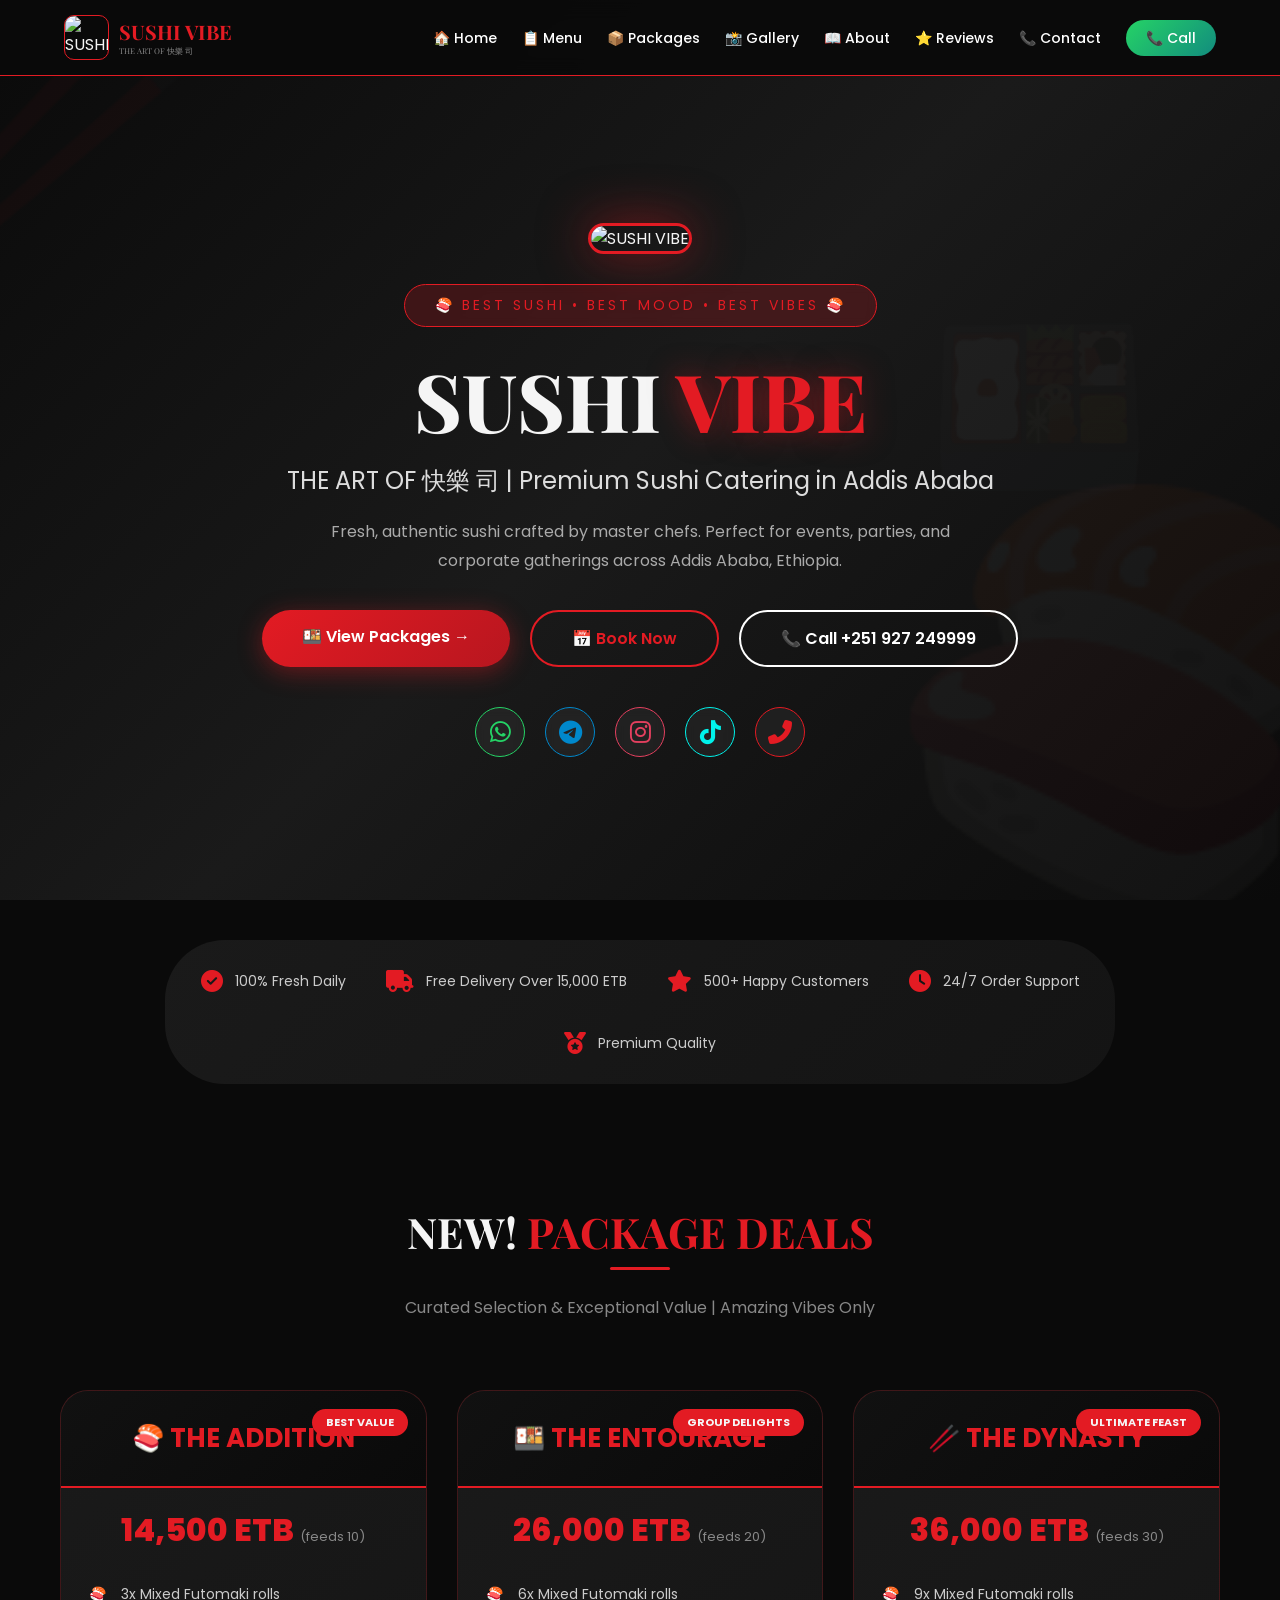
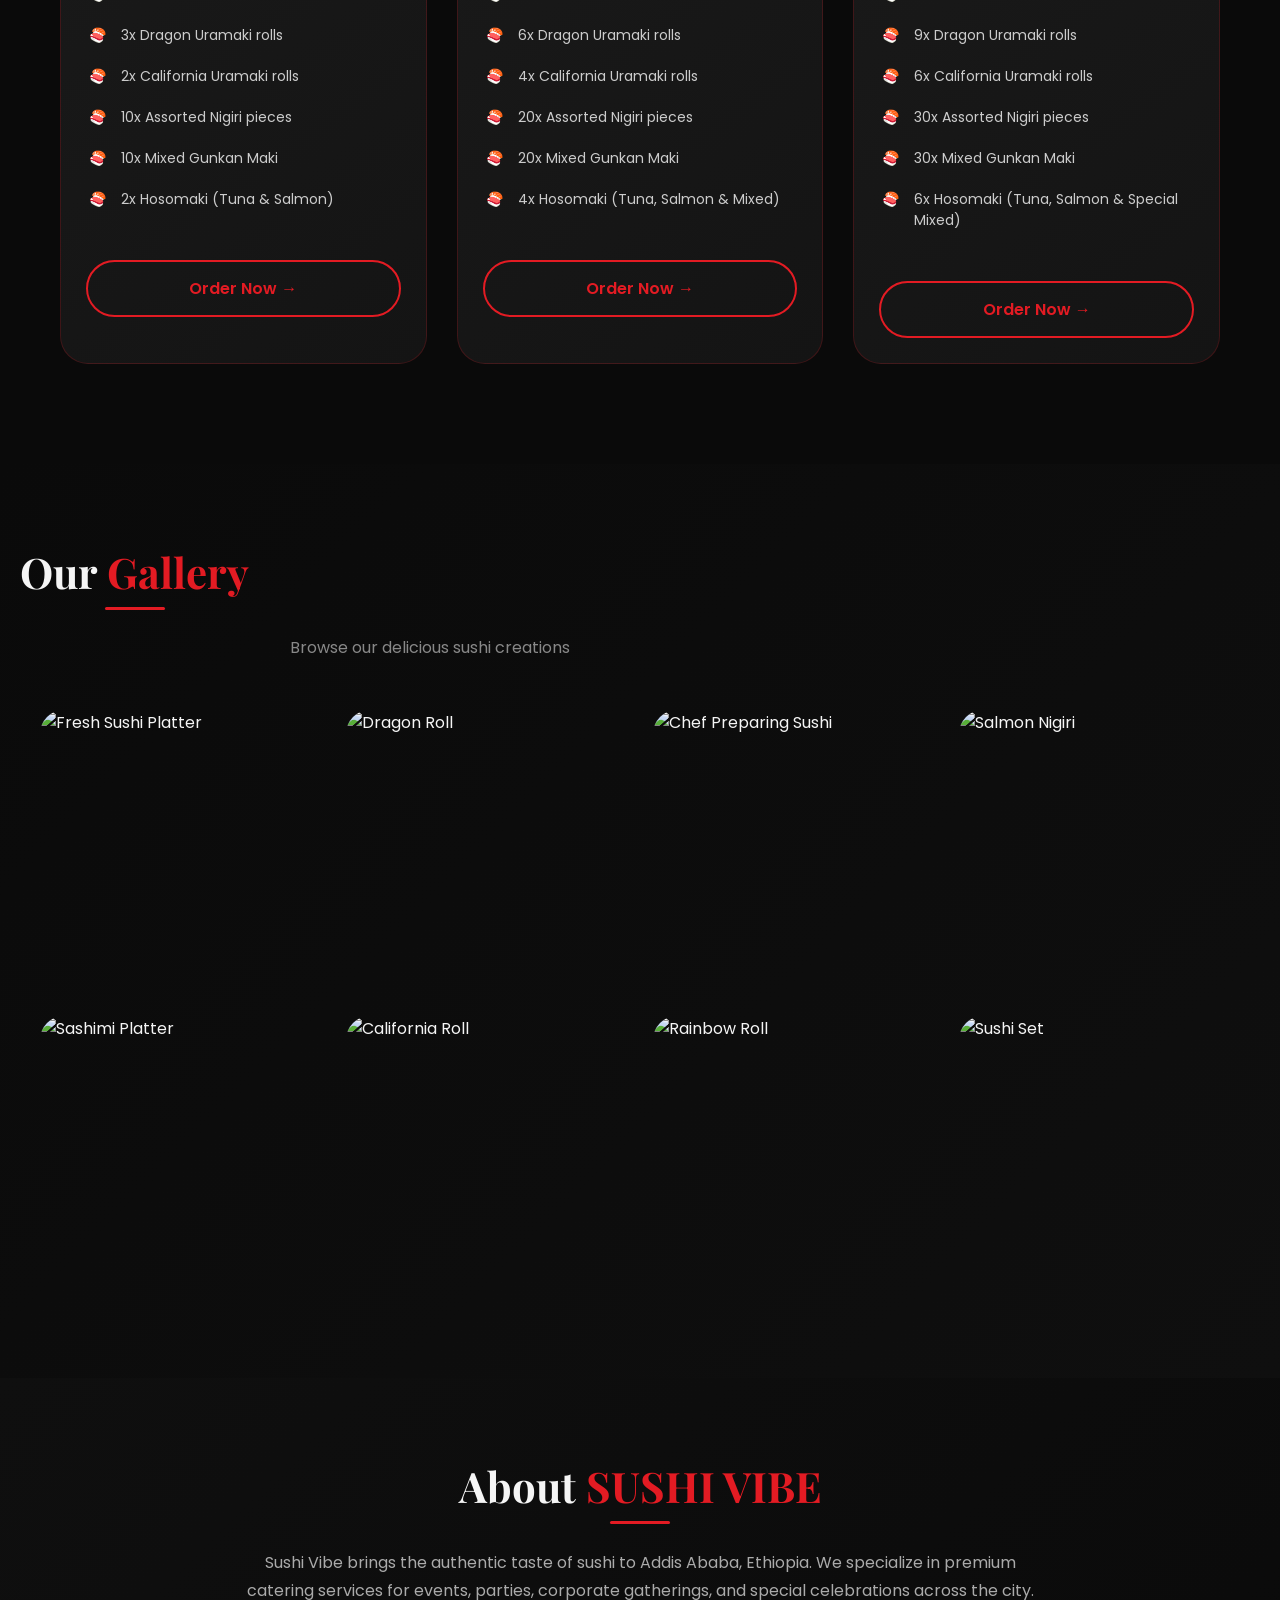
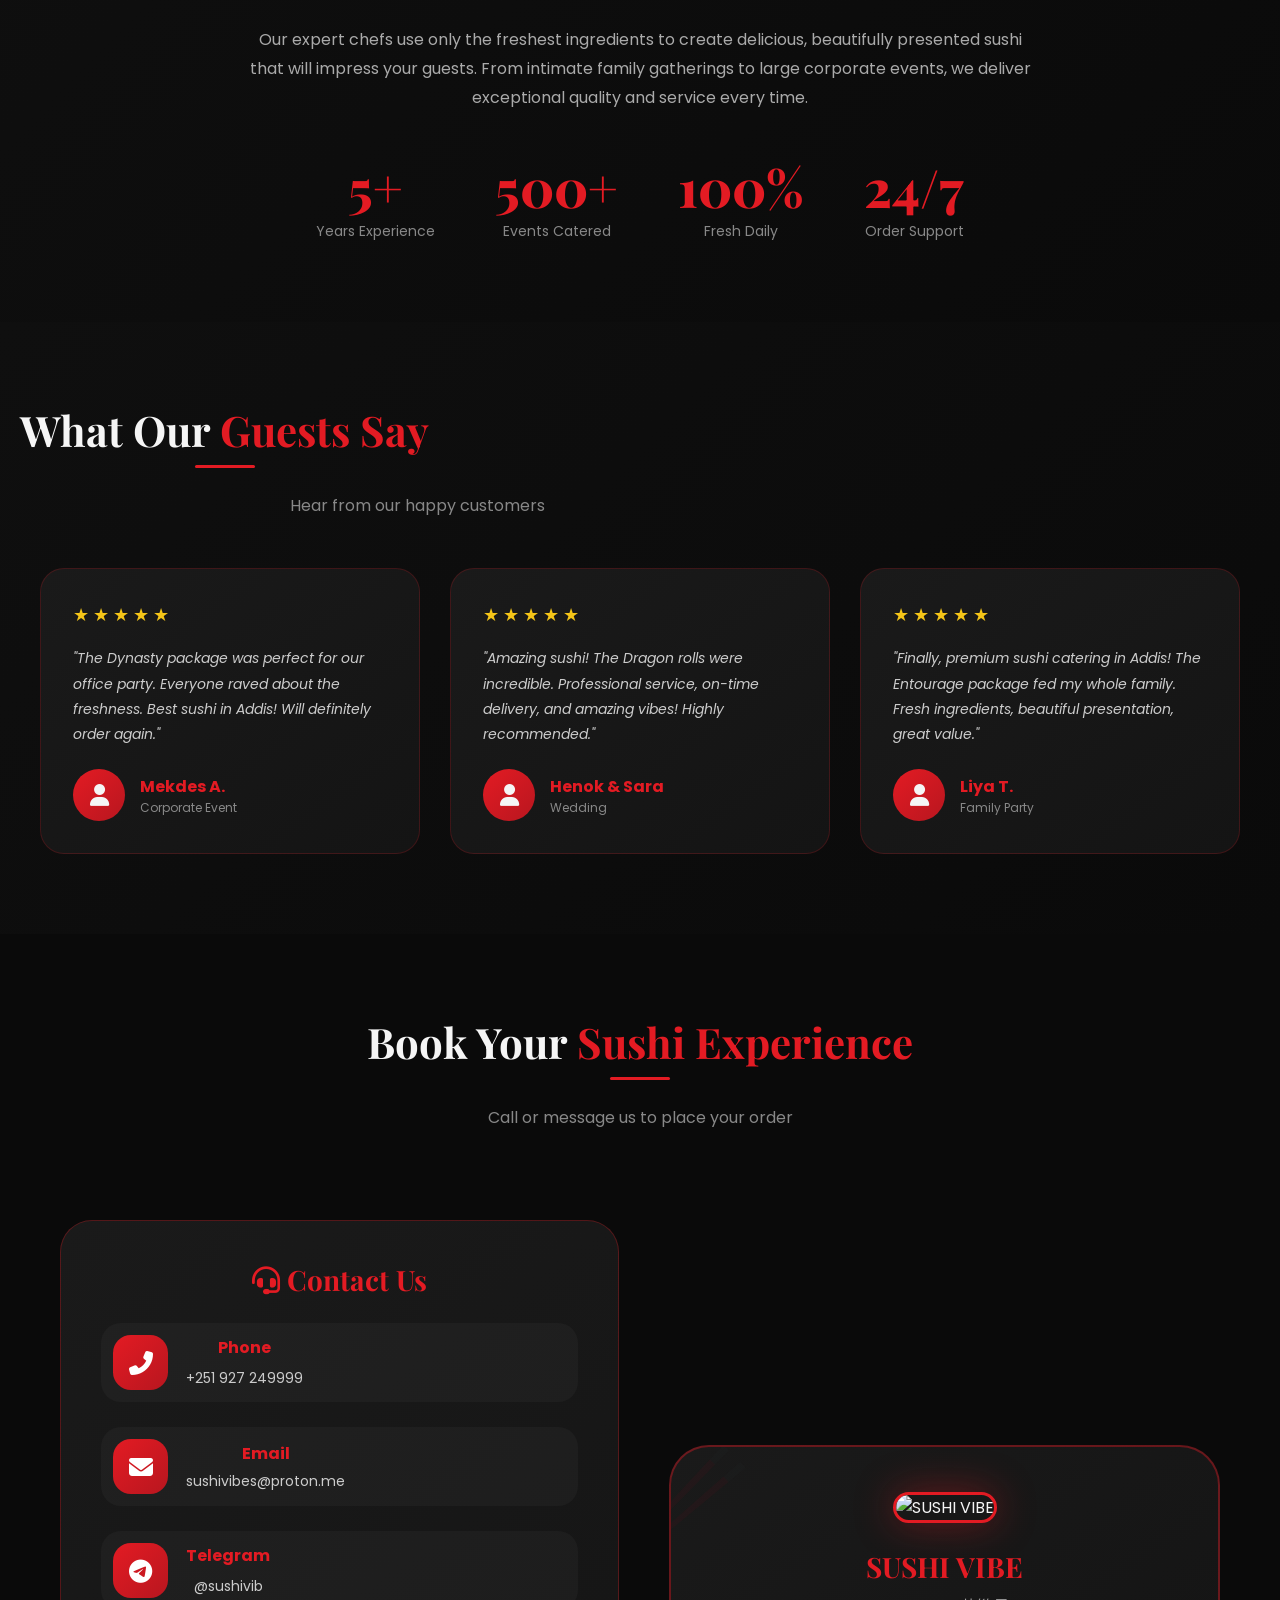
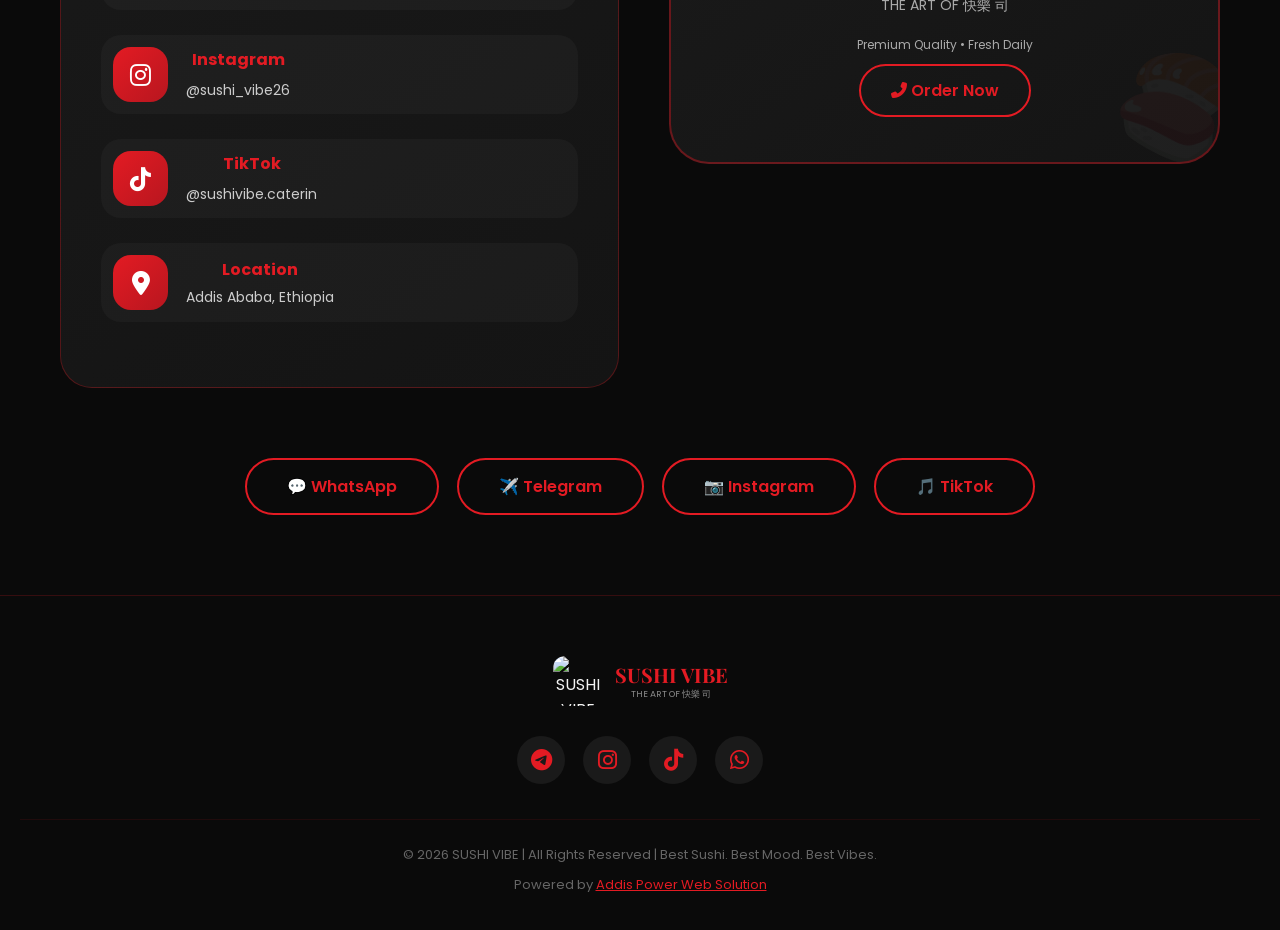
==== index.html @ 21a353b5 "Update index.html" ====
<!DOCTYPE html>
<html lang="en">
<head>
    <meta charset="UTF-8">
    <meta name="viewport" content="width=device-width, initial-scale=1.0">
    <title>SUSHI VIBE | Premium Sushi Catering - Addis Ababa</title>
    <meta name="description" content="Best sushi catering in Addis Ababa, Ethiopia. Premium packages: The Addition (14,500 ETB), The Entourage (26,000 ETB), The Dynasty (36,000 ETB).">
    <link rel="icon" type="image/x-icon" href="https://raw.githubusercontent.com/developereth/sushivibecatering/main/logo.png">
    <link href="https://fonts.googleapis.com/css2?family=Playfair+Display:wght@400;500;600;700;800&family=Poppins:wght@300;400;500;600;700;800&display=swap" rel="stylesheet">
    <link rel="stylesheet" href="https://cdnjs.cloudflare.com/ajax/libs/font-awesome/6.5.0/css/all.min.css">
    <style>
        * {
            margin: 0;
            padding: 0;
            box-sizing: border-box;
        }

        body {
            font-family: 'Poppins', sans-serif;
            background-color: #0a0a0a;
            color: #f5f5f5;
            overflow-x: hidden;
        }

        html {
            scroll-behavior: smooth;
        }

        ::-webkit-scrollbar { width: 8px; }
        ::-webkit-scrollbar-track { background: #1a1a1a; }
        ::-webkit-scrollbar-thumb { background: #e31b23; border-radius: 10px; }

        /* Navigation */
        .navbar {
            display: flex;
            justify-content: space-between;
            align-items: center;
            padding: 15px 5%;
            background: rgba(10, 10, 10, 0.95);
            backdrop-filter: blur(10px);
            border-bottom: 1px solid #e31b23;
            position: fixed;
            top: 0;
            left: 0;
            right: 0;
            z-index: 1000;
            transition: all 0.3s;
        }

        .logo {
            display: flex;
            align-items: center;
            gap: 10px;
        }

        .logo img {
            width: 45px;
            height: 45px;
            border-radius: 10px;
            border: 1px solid #e31b23;
            transition: transform 0.3s;
        }

        .logo img:hover {
            transform: scale(1.05);
        }

        .logo-text {
            font-family: 'Playfair Display', serif;
        }

        .logo-text h1 {
            font-size: 20px;
            color: #e31b23;
        }

        .logo-text p {
            font-size: 8px;
            color: #888;
        }

        .nav-links {
            display: flex;
            gap: 25px;
            list-style: none;
        }

        .nav-links a {
            color: white;
            text-decoration: none;
            font-size: 14px;
            font-weight: 500;
            transition: 0.3s;
            position: relative;
        }

        .nav-links a::after {
            content: '';
            position: absolute;
            bottom: -5px;
            left: 0;
            width: 0%;
            height: 2px;
            background: #e31b23;
            transition: 0.3s;
        }

        .nav-links a:hover::after {
            width: 100%;
        }

        .nav-links a:hover {
            color: #e31b23;
        }

        .call-btn {
            background: linear-gradient(135deg, #25D366, #128C7E);
            padding: 8px 20px;
            border-radius: 50px;
            font-weight: 600;
        }

        .call-btn:hover {
            transform: translateY(-2px);
            box-shadow: 0 5px 15px rgba(37,211,102,0.3);
        }

        .call-btn::after {
            display: none;
        }

        .mobile-menu {
            display: none;
            font-size: 28px;
            cursor: pointer;
            color: white;
        }

        /* Hero Section */
        .hero {
            min-height: 100vh;
            width: 100%;
            display: flex;
            align-items: center;
            justify-content: center;
            text-align: center;
            position: relative;
            background: linear-gradient(135deg, #0a0a0a 0%, #1a1a1a 50%, #0a0a0a 100%);
            overflow: hidden;
            padding-top: 80px;
        }

        .hero-bg-sushi {
            position: absolute;
            font-size: 400px;
            opacity: 0.03;
            bottom: -100px;
            right: -100px;
            animation: floatSlow 15s infinite;
        }

        .hero-bg-sushi2 {
            position: absolute;
            font-size: 250px;
            opacity: 0.03;
            top: -80px;
            left: -80px;
            animation: floatSlow2 12s infinite reverse;
        }

        .hero-bg-sushi3 {
            position: absolute;
            font-size: 180px;
            opacity: 0.03;
            top: 30%;
            right: 10%;
            animation: floatSlow3 18s infinite;
        }

        @keyframes floatSlow {
            0%, 100% { transform: translateY(0) rotate(0deg); }
            50% { transform: translateY(-30px) rotate(15deg); }
        }

        @keyframes floatSlow2 {
            0%, 100% { transform: translateY(0) rotate(0deg); }
            50% { transform: translateY(30px) rotate(-15deg); }
        }

        @keyframes floatSlow3 {
            0%, 100% { transform: translateX(0) translateY(0); }
            50% { transform: translateX(-20px) translateY(-20px); }
        }

        .hero-container {
            max-width: 1200px;
            width: 90%;
            margin: 0 auto;
            position: relative;
            z-index: 2;
            animation: fadeInUp 1s ease;
        }

        @keyframes fadeInUp {
            from { opacity: 0; transform: translateY(30px); }
            to { opacity: 1; transform: translateY(0); }
        }

        .hero-logo-large {
            width: 140px;
            height: 140px;
            border-radius: 40px;
            margin-bottom: 30px;
            border: 3px solid #e31b23;
            box-shadow: 0 0 50px rgba(227,27,35,0.5);
            transition: transform 0.3s;
        }

        .hero-logo-large:hover {
            transform: scale(1.05);
        }

        .hero-badge {
            background: rgba(227,27,35,0.2);
            border: 1px solid #e31b23;
            color: #e31b23;
            padding: 10px 30px;
            border-radius: 50px;
            font-size: 14px;
            display: inline-block;
            margin-bottom: 25px;
            backdrop-filter: blur(5px);
            letter-spacing: 3px;
        }

        .hero h1 {
            font-size: 80px;
            font-family: 'Playfair Display', serif;
            font-weight: 800;
            margin-bottom: 15px;
            line-height: 1.2;
        }

        .hero h1 span {
            color: #e31b23;
            text-shadow: 0 0 30px rgba(227,27,35,0.5);
        }

        .hero-subtitle {
            font-size: 24px;
            color: #ddd;
            margin-bottom: 20px;
            font-weight: 400;
        }

        .hero-desc {
            max-width: 700px;
            margin: 0 auto 35px;
            color: #aaa;
            font-size: 16px;
            line-height: 1.8;
        }

        .hero-buttons {
            display: flex;
            justify-content: center;
            gap: 20px;
            flex-wrap: wrap;
            margin-bottom: 40px;
        }

        .btn {
            display: inline-block;
            padding: 14px 40px;
            border-radius: 50px;
            font-weight: 600;
            font-size: 16px;
            text-decoration: none;
            transition: all 0.3s;
            cursor: pointer;
            border: none;
        }

        .btn-red {
            background: linear-gradient(135deg, #e31b23, #b8161f);
            color: white;
            box-shadow: 0 5px 25px rgba(227,27,35,0.4);
        }

        .btn-red:hover {
            transform: translateY(-3px);
            box-shadow: 0 10px 35px rgba(227,27,35,0.6);
        }

        .btn-outline {
            border: 2px solid #e31b23;
            color: #e31b23;
            background: transparent;
        }

        .btn-outline:hover {
            background: #e31b23;
            color: white;
            transform: translateY(-3px);
        }

        .btn-white {
            border: 2px solid white;
            color: white;
            background: transparent;
        }

        .btn-white:hover {
            background: white;
            color: #0a0a0a;
            transform: translateY(-3px);
        }

        .hero-social {
            display: flex;
            justify-content: center;
            gap: 20px;
            margin-top: 20px;
        }

        .hero-social a {
            width: 50px;
            height: 50px;
            border-radius: 50%;
            display: flex;
            align-items: center;
            justify-content: center;
            font-size: 24px;
            transition: all 0.3s;
            text-decoration: none;
            background: rgba(255,255,255,0.05);
            backdrop-filter: blur(5px);
        }

        .hero-social a:hover {
            transform: translateY(-5px) scale(1.1);
        }

        .hero-social .whatsapp { color: #25D366; border: 1px solid #25D366; }
        .hero-social .telegram { color: #0088cc; border: 1px solid #0088cc; }
        .hero-social .instagram { color: #E4405F; border: 1px solid #E4405F; }
        .hero-social .tiktok { color: #00f2ea; border: 1px solid #00f2ea; }
        .hero-social .phone { color: #e31b23; border: 1px solid #e31b23; }

        .hero-social .whatsapp:hover { background: #25D366; color: white; }
        .hero-social .telegram:hover { background: #0088cc; color: white; }
        .hero-social .instagram:hover { background: #E4405F; color: white; }
        .hero-social .tiktok:hover { background: #00f2ea; color: black; }
        .hero-social .phone:hover { background: #e31b23; color: white; }

        .section {
            padding: 80px 20px;
            text-align: center;
        }

        .section-dark {
            background: linear-gradient(135deg, #0f0f0f, #0a0a0a);
        }

        .section-title {
            font-size: 42px;
            font-family: 'Playfair Display', serif;
            margin-bottom: 15px;
            position: relative;
            display: inline-block;
        }

        .section-title span {
            color: #e31b23;
        }

        .section-title::after {
            content: '';
            position: absolute;
            bottom: -10px;
            left: 50%;
            transform: translateX(-50%);
            width: 60px;
            height: 3px;
            background: #e31b23;
            border-radius: 3px;
        }

        .section-desc {
            color: #888;
            max-width: 700px;
            margin: 20px auto 50px;
            font-size: 16px;
        }

        /* Trust Badges */
        .trust-badges {
            display: flex;
            justify-content: center;
            gap: 40px;
            flex-wrap: wrap;
            margin: 40px auto;
            padding: 30px;
            background: linear-gradient(135deg, #1a1a1a, #141414);
            border-radius: 60px;
            max-width: 950px;
        }

        .badge {
            display: flex;
            align-items: center;
            gap: 12px;
            font-size: 14px;
            color: #ccc;
        }

        .badge i {
            color: #e31b23;
            font-size: 22px;
        }

        /* Packages */
        .packages {
            display: grid;
            grid-template-columns: repeat(auto-fit, minmax(340px, 1fr));
            gap: 30px;
            max-width: 1200px;
            margin: 0 auto;
            padding: 20px;
        }

        .package {
            background: linear-gradient(145deg, #1a1a1a, #141414);
            border-radius: 28px;
            border: 1px solid rgba(227,27,35,0.2);
            overflow: hidden;
            transition: all 0.4s;
            position: relative;
        }

        .package:hover {
            transform: translateY(-10px);
            border-color: #e31b23;
            box-shadow: 0 25px 45px rgba(0,0,0,0.5);
        }

        .package-badge {
            position: absolute;
            top: 18px;
            right: 18px;
            background: #e31b23;
            padding: 5px 14px;
            border-radius: 25px;
            font-size: 11px;
            font-weight: bold;
        }

        .package h3 {
            background: linear-gradient(135deg, #111, #0a0a0a);
            padding: 28px;
            border-bottom: 2px solid #e31b23;
            color: #e31b23;
            font-size: 26px;
        }

        .package-price {
            padding: 18px 20px 0;
            font-size: 32px;
            font-weight: 800;
            color: #e31b23;
        }

        .package-price small {
            font-size: 13px;
            color: #888;
            font-weight: normal;
        }

        .package ul {
            padding: 20px 28px;
            list-style: none;
        }

        .package li {
            padding: 10px 0;
            padding-left: 32px;
            position: relative;
            text-align: left;
            font-size: 14px;
            color: #ccc;
        }

        .package li::before {
            content: "🍣";
            position: absolute;
            left: 0;
            color: #e31b23;
            font-size: 14px;
        }

        .package .btn-order {
            display: block;
            margin: 20px 25px 25px;
            padding: 14px;
            background: transparent;
            border: 2px solid #e31b23;
            color: #e31b23;
            text-decoration: none;
            border-radius: 50px;
            font-weight: 600;
            transition: 0.3s;
        }

        .package .btn-order:hover {
            background: #e31b23;
            color: white;
        }

        /* Stats */
        .stats-container {
            display: flex;
            justify-content: center;
            gap: 60px;
            flex-wrap: wrap;
            margin-top: 40px;
        }

        .stat-item {
            text-align: center;
        }

        .stat-number {
            font-size: 52px;
            font-weight: 800;
            color: #e31b23;
            font-family: 'Playfair Display', serif;
        }

        .stat-label {
            color: #888;
            font-size: 14px;
        }

        /* Testimonials */
        .testimonials {
            background: linear-gradient(135deg, #0f0f0f, #0a0a0a);
            padding: 80px 20px;
        }

        .testimonials-grid {
            display: grid;
            grid-template-columns: repeat(auto-fit, minmax(320px, 1fr));
            gap: 30px;
            max-width: 1200px;
            margin: 0 auto;
        }

        .testimonial-card {
            background: linear-gradient(145deg, #1a1a1a, #141414);
            border-radius: 24px;
            padding: 32px;
            border: 1px solid rgba(227,27,35,0.2);
            transition: all 0.3s;
            text-align: left;
        }

        .testimonial-card:hover {
            transform: translateY(-5px);
            border-color: #e31b23;
        }

        .testimonial-stars {
            color: #f5c518;
            margin-bottom: 18px;
            font-size: 18px;
            letter-spacing: 4px;
        }

        .testimonial-text {
            font-size: 14px;
            line-height: 1.8;
            color: #ccc;
            margin-bottom: 22px;
            font-style: italic;
        }

        .testimonial-author {
            display: flex;
            align-items: center;
            gap: 15px;
        }

        .testimonial-avatar {
            width: 52px;
            height: 52px;
            background: linear-gradient(135deg, #e31b23, #b8161f);
            border-radius: 50%;
            display: flex;
            align-items: center;
            justify-content: center;
            font-size: 22px;
        }

        .testimonial-name {
            font-weight: 700;
            color: #e31b23;
            font-size: 16px;
        }

        .testimonial-role {
            font-size: 12px;
            color: #888;
        }

        /* ===== GALLERY SECTION ===== */
        .gallery {
            padding: 80px 20px;
            background: linear-gradient(135deg, #0a0a0a, #0f0f0f);
        }

        .gallery-grid {
            display: grid;
            grid-template-columns: repeat(auto-fit, minmax(280px, 1fr));
            gap: 25px;
            max-width: 1200px;
            margin: 0 auto;
        }

        .gallery-item {
            position: relative;
            border-radius: 24px;
            overflow: hidden;
            cursor: pointer;
            aspect-ratio: 1 / 1;
            transition: all 0.4s;
        }

        .gallery-item img {
            width: 100%;
            height: 100%;
            object-fit: cover;
            transition: transform 0.5s;
        }

        .gallery-item:hover img {
            transform: scale(1.1);
        }

        .gallery-overlay {
            position: absolute;
            bottom: 0;
            left: 0;
            right: 0;
            background: linear-gradient(transparent, rgba(0,0,0,0.8));
            padding: 20px;
            transform: translateY(100%);
            transition: transform 0.3s;
        }

        .gallery-item:hover .gallery-overlay {
            transform: translateY(0);
        }

        .gallery-overlay p {
            color: white;
            font-size: 14px;
            font-weight: 500;
        }

        /* Modal for full image */
        .modal {
            display: none;
            position: fixed;
            top: 0;
            left: 0;
            width: 100%;
            height: 100%;
            background: rgba(0,0,0,0.95);
            z-index: 2000;
            align-items: center;
            justify-content: center;
            cursor: pointer;
        }

        .modal.active {
            display: flex;
        }

        .modal img {
            max-width: 90%;
            max-height: 90%;
            border-radius: 20px;
            border: 3px solid #e31b23;
        }

        .modal-close {
            position: absolute;
            top: 20px;
            right: 30px;
            font-size: 40px;
            color: white;
            cursor: pointer;
            transition: 0.3s;
        }

        .modal-close:hover {
            color: #e31b23;
        }

        /* Contact Section */
        .contact-wrapper {
            max-width: 1200px;
            margin: 0 auto;
            display: flex;
            align-items: center;
            justify-content: center;
            gap: 50px;
            flex-wrap: wrap;
            padding: 40px 20px;
        }

        .contact-info-card {
            flex: 1;
            min-width: 280px;
            background: linear-gradient(145deg, #1a1a1a, #141414);
            border-radius: 32px;
            padding: 40px;
            border: 1px solid rgba(227,27,35,0.3);
            transition: all 0.3s;
        }

        .contact-info-card:hover {
            transform: translateY(-5px);
            border-color: #e31b23;
            box-shadow: 0 20px 40px rgba(0,0,0,0.3);
        }

        .contact-info-card h3 {
            font-size: 28px;
            color: #e31b23;
            margin-bottom: 25px;
            font-family: 'Playfair Display', serif;
        }

        .contact-detail {
            display: flex;
            align-items: center;
            gap: 18px;
            margin-bottom: 25px;
            padding: 12px;
            background: rgba(255,255,255,0.03);
            border-radius: 20px;
            transition: all 0.3s;
        }

        .contact-detail:hover {
            background: rgba(227,27,35,0.1);
            transform: translateX(5px);
        }

        .contact-icon {
            width: 55px;
            height: 55px;
            background: linear-gradient(135deg, #e31b23, #b8161f);
            border-radius: 18px;
            display: flex;
            align-items: center;
            justify-content: center;
            font-size: 24px;
            color: white;
        }

        .contact-detail h4 {
            font-size: 16px;
            margin-bottom: 5px;
            color: #e31b23;
        }

        .contact-detail p, .contact-detail a {
            color: #ccc;
            text-decoration: none;
            font-size: 14px;
            transition: 0.3s;
        }

        .contact-detail a:hover {
            color: #e31b23;
        }

        .contact-logo-card {
            flex: 1;
            min-width: 280px;
            background: linear-gradient(145deg, #1a1a1a, #141414);
            border-radius: 40px;
            padding: 45px 35px;
            text-align: center;
            border: 2px solid rgba(227,27,35,0.4);
            transition: all 0.4s;
            position: relative;
            overflow: hidden;
        }

        .contact-logo-card:hover {
            transform: translateY(-5px);
            border-color: #e31b23;
            box-shadow: 0 25px 45px rgba(227,27,35,0.2);
        }

        .contact-logo-card::before {
            content: "🍣";
            position: absolute;
            font-size: 100px;
            opacity: 0.05;
            bottom: -20px;
            right: -20px;
            pointer-events: none;
        }

        .contact-logo-card::after {
            content: "🥢";
            position: absolute;
            font-size: 80px;
            opacity: 0.05;
            top: -20px;
            left: -20px;
            pointer-events: none;
        }

        .contact-logo-img {
            width: 160px;
            height: 160px;
            border-radius: 35px;
            margin-bottom: 25px;
            border: 3px solid #e31b23;
            box-shadow: 0 0 40px rgba(227,27,35,0.4);
            transition: all 0.3s;
        }

        .contact-logo-img:hover {
            transform: scale(1.05);
            box-shadow: 0 0 60px rgba(227,27,35,0.6);
        }

        .contact-logo-card h3 {
            font-size: 28px;
            color: #e31b23;
            margin-bottom: 10px;
            font-family: 'Playfair Display', serif;
        }

        .contact-logo-card p {
            color: #aaa;
            font-size: 14px;
            margin-bottom: 20px;
        }

        .contact-logo-card .btn-contact {
            display: inline-block;
            padding: 12px 30px;
            background: transparent;
            border: 2px solid #e31b23;
            color: #e31b23;
            border-radius: 50px;
            text-decoration: none;
            font-weight: 600;
            transition: 0.3s;
        }

        .contact-logo-card .btn-contact:hover {
            background: #e31b23;
            color: white;
            transform: translateY(-3px);
        }

        .contact-buttons {
            display: flex;
            justify-content: center;
            gap: 18px;
            flex-wrap: wrap;
            margin-top: 30px;
        }

        /* Footer */
        footer {
            background: #0a0a0a;
            padding: 60px 20px 35px;
            text-align: center;
            border-top: 1px solid rgba(227,27,35,0.2);
        }

        .footer-logo {
            display: flex;
            justify-content: center;
            align-items: center;
            gap: 12px;
            margin-bottom: 25px;
        }

        .footer-logo img {
            width: 50px;
            height: 50px;
            border-radius: 12px;
        }

        .footer-logo-text h3 {
            font-size: 20px;
            color: #e31b23;
            font-family: 'Playfair Display', serif;
        }

        .footer-logo-text p {
            font-size: 9px;
            color: #888;
        }

        .social-links {
            display: flex;
            justify-content: center;
            gap: 18px;
            margin: 30px 0;
        }

        .social-links a {
            width: 48px;
            height: 48px;
            background: #1a1a1a;
            border-radius: 50%;
            display: flex;
            align-items: center;
            justify-content: center;
            color: #e31b23;
            font-size: 22px;
            transition: all 0.3s;
            text-decoration: none;
        }

        .social-links a:hover {
            background: #e31b23;
            color: white;
            transform: translateY(-3px);
        }

        .footer-bottom {
            margin-top: 35px;
            padding-top: 25px;
            border-top: 1px solid rgba(227,27,35,0.1);
            font-size: 13px;
            color: #666;
        }

        /* Responsive */
        @media (max-width: 768px) {
            .nav-links {
                display: none;
                position: absolute;
                top: 75px;
                left: 0;
                right: 0;
                background: #0a0a0a;
                flex-direction: column;
                padding: 25px;
                text-align: center;
                border-bottom: 2px solid #e31b23;
            }
            .nav-links.active {
                display: flex;
            }
            .mobile-menu {
                display: block;
            }
            .hero h1 {
                font-size: 42px;
            }
            .hero-subtitle {
                font-size: 18px;
            }
            .hero-logo-large {
                width: 100px;
                height: 100px;
            }
            .section-title {
                font-size: 32px;
            }
            .trust-badges {
                flex-direction: column;
                align-items: center;
                border-radius: 35px;
                gap: 20px;
            }
            .contact-wrapper {
                flex-direction: column;
            }
            .gallery-grid {
                grid-template-columns: repeat(auto-fit, minmax(160px, 1fr));
                gap: 15px;
            }
        }
    </style>
</head>
<body>

    <!-- Navigation -->
    <div class="navbar">
        <div class="logo">
            <img src="https://raw.githubusercontent.com/developereth/sushivibecatering/main/logo.png" alt="SUSHI VIBE">
            <div class="logo-text">
                <h1>SUSHI VIBE</h1>
                <p>THE ART OF 快樂 司</p>
            </div>
        </div>
        <ul class="nav-links" id="navLinks">
            <li><a href="index.html">🏠 Home</a></li>
            <li><a href="menu.html">📋 Menu</a></li>
            <li><a href="#packages">📦 Packages</a></li>
            <li><a href="#gallery">📸 Gallery</a></li>
            <li><a href="#about">📖 About</a></li>
            <li><a href="#testimonials">⭐ Reviews</a></li>
            <li><a href="#contact">📞 Contact</a></li>
            <li><a href="tel:+251927249999" class="call-btn">📞 Call</a></li>
        </ul>
        <div class="mobile-menu" id="mobileMenu">☰</div>
    </div>

    <!-- Hero Section -->
    <section class="hero">
        <div class="hero-bg-sushi">🍣</div>
        <div class="hero-bg-sushi2">🥢</div>
        <div class="hero-bg-sushi3">🍱</div>
        
        <div class="hero-container">
            <img src="https://raw.githubusercontent.com/developereth/sushivibecatering/main/logo.png" alt="SUSHI VIBE" class="hero-logo-large">
            <div>
                <span class="hero-badge">🍣 BEST SUSHI • BEST MOOD • BEST VIBES 🍣</span>
            </div>
            <h1>SUSHI <span>VIBE</span></h1>
            <p class="hero-subtitle">THE ART OF 快樂 司 | Premium Sushi Catering in Addis Ababa</p>
            <p class="hero-desc">Fresh, authentic sushi crafted by master chefs. Perfect for events, parties, and corporate gatherings across Addis Ababa, Ethiopia.</p>
            <div class="hero-buttons">
                <a href="#packages" class="btn btn-red">🍱 View Packages →</a>
                <a href="#contact" class="btn btn-outline">📅 Book Now</a>
                <a href="tel:+251927249999" class="btn btn-white">📞 Call +251 927 249999</a>
            </div>
            <div class="hero-social">
                <a href="https://wa.me/251927249999" target="_blank" class="whatsapp"><i class="fab fa-whatsapp"></i></a>
                <a href="https://t.me/sushivib" target="_blank" class="telegram"><i class="fab fa-telegram"></i></a>
                <a href="https://www.instagram.com/sushi_vibe26" target="_blank" class="instagram"><i class="fab fa-instagram"></i></a>
                <a href="https://www.tiktok.com/@sushivibe.caterin" target="_blank" class="tiktok"><i class="fab fa-tiktok"></i></a>
                <a href="tel:+251927249999" class="phone"><i class="fas fa-phone-alt"></i></a>
            </div>
        </div>
    </section>

    <!-- Trust Badges -->
    <div class="trust-badges">
        <div class="badge"><i class="fas fa-check-circle"></i> 100% Fresh Daily</div>
        <div class="badge"><i class="fas fa-truck"></i> Free Delivery Over 15,000 ETB</div>
        <div class="badge"><i class="fas fa-star"></i> 500+ Happy Customers</div>
        <div class="badge"><i class="fas fa-clock"></i> 24/7 Order Support</div>
        <div class="badge"><i class="fas fa-medal"></i> Premium Quality</div>
    </div>

    <!-- Packages Section -->
    <section id="packages" class="section">
        <h2 class="section-title">NEW! <span>PACKAGE DEALS</span></h2>
        <p class="section-desc">Curated Selection & Exceptional Value | Amazing Vibes Only</p>
        <div class="packages">
            <div class="package">
                <div class="package-badge">BEST VALUE</div>
                <h3>🍣 THE ADDITION</h3>
                <div class="package-price">14,500 ETB <small>(feeds 10)</small></div>
                <ul>
                    <li>3x Mixed Futomaki rolls</li>
                    <li>3x Dragon Uramaki rolls</li>
                    <li>2x California Uramaki rolls</li>
                    <li>10x Assorted Nigiri pieces</li>
                    <li>10x Mixed Gunkan Maki</li>
                    <li>2x Hosomaki (Tuna & Salmon)</li>
                </ul>
                <a href="#contact" class="btn-order">Order Now →</a>
            </div>
            <div class="package">
                <div class="package-badge">GROUP DELIGHTS</div>
                <h3>🍱 THE ENTOURAGE</h3>
                <div class="package-price">26,000 ETB <small>(feeds 20)</small></div>
                <ul>
                    <li>6x Mixed Futomaki rolls</li>
                    <li>6x Dragon Uramaki rolls</li>
                    <li>4x California Uramaki rolls</li>
                    <li>20x Assorted Nigiri pieces</li>
                    <li>20x Mixed Gunkan Maki</li>
                    <li>4x Hosomaki (Tuna, Salmon & Mixed)</li>
                </ul>
                <a href="#contact" class="btn-order">Order Now →</a>
            </div>
            <div class="package">
                <div class="package-badge">ULTIMATE FEAST</div>
                <h3>🥢 THE DYNASTY</h3>
                <div class="package-price">36,000 ETB <small>(feeds 30)</small></div>
                <ul>
                    <li>9x Mixed Futomaki rolls</li>
                    <li>9x Dragon Uramaki rolls</li>
                    <li>6x California Uramaki rolls</li>
                    <li>30x Assorted Nigiri pieces</li>
                    <li>30x Mixed Gunkan Maki</li>
                    <li>6x Hosomaki (Tuna, Salmon & Special Mixed)</li>
                </ul>
                <a href="#contact" class="btn-order">Order Now →</a>
            </div>
        </div>
    </section>

    <!-- ===== GALLERY SECTION ===== -->
    <section id="gallery" class="gallery">
        <h2 class="section-title">Our <span>Gallery</span></h2>
        <p class="section-desc">Browse our delicious sushi creations</p>
        <div class="gallery-grid" id="galleryGrid">
            <!-- Gallery items will be loaded here -->
        </div>
    </section>

    <!-- About Section -->
    <section id="about" class="section section-dark">
        <h2 class="section-title">About <span>SUSHI VIBE</span></h2>
        <p style="max-width: 800px; margin: 20px auto; color: #aaa; line-height: 1.8;">
            Sushi Vibe brings the authentic taste of sushi to Addis Ababa, Ethiopia. We specialize in premium catering services for events, parties, corporate gatherings, and special celebrations across the city.
        </p>
        <p style="max-width: 800px; margin: 20px auto; color: #aaa; line-height: 1.8;">
            Our expert chefs use only the freshest ingredients to create delicious, beautifully presented sushi that will impress your guests. From intimate family gatherings to large corporate events, we deliver exceptional quality and service every time.
        </p>
        <div class="stats-container">
            <div class="stat-item"><div class="stat-number">5+</div><div class="stat-label">Years Experience</div></div>
            <div class="stat-item"><div class="stat-number">500+</div><div class="stat-label">Events Catered</div></div>
            <div class="stat-item"><div class="stat-number">100%</div><div class="stat-label">Fresh Daily</div></div>
            <div class="stat-item"><div class="stat-number">24/7</div><div class="stat-label">Order Support</div></div>
        </div>
    </section>

    <!-- Testimonials Section -->
    <section id="testimonials" class="testimonials">
        <h2 class="section-title">What Our <span>Guests Say</span></h2>
        <p class="section-desc">Hear from our happy customers</p>
        <div class="testimonials-grid">
            <div class="testimonial-card">
                <div class="testimonial-stars">★★★★★</div>
                <p class="testimonial-text">"The Dynasty package was perfect for our office party. Everyone raved about the freshness. Best sushi in Addis! Will definitely order again."</p>
                <div class="testimonial-author">
                    <div class="testimonial-avatar"><i class="fas fa-user"></i></div>
                    <div><div class="testimonial-name">Mekdes A.</div><div class="testimonial-role">Corporate Event</div></div>
                </div>
            </div>
            <div class="testimonial-card">
                <div class="testimonial-stars">★★★★★</div>
                <p class="testimonial-text">"Amazing sushi! The Dragon rolls were incredible. Professional service, on-time delivery, and amazing vibes! Highly recommended."</p>
                <div class="testimonial-author">
                    <div class="testimonial-avatar"><i class="fas fa-user"></i></div>
                    <div><div class="testimonial-name">Henok & Sara</div><div class="testimonial-role">Wedding</div></div>
                </div>
            </div>
            <div class="testimonial-card">
                <div class="testimonial-stars">★★★★★</div>
                <p class="testimonial-text">"Finally, premium sushi catering in Addis! The Entourage package fed my whole family. Fresh ingredients, beautiful presentation, great value."</p>
                <div class="testimonial-author">
                    <div class="testimonial-avatar"><i class="fas fa-user"></i></div>
                    <div><div class="testimonial-name">Liya T.</div><div class="testimonial-role">Family Party</div></div>
                </div>
            </div>
        </div>
    </section>

    <!-- Contact Section -->
    <section id="contact" class="section">
        <h2 class="section-title">Book Your <span>Sushi Experience</span></h2>
        <p class="section-desc">Call or message us to place your order</p>
        
        <div class="contact-wrapper">
            <div class="contact-info-card">
                <h3><i class="fas fa-headset"></i> Contact Us</h3>
                <div class="contact-detail">
                    <div class="contact-icon"><i class="fas fa-phone-alt"></i></div>
                    <div><h4>Phone</h4><a href="tel:+251927249999">+251 927 249999</a></div>
                </div>
                <div class="contact-detail">
                    <div class="contact-icon"><i class="fas fa-envelope"></i></div>
                    <div><h4>Email</h4><p>sushivibes@proton.me</p></div>
                </div>
                <div class="contact-detail">
                    <div class="contact-icon"><i class="fab fa-telegram"></i></div>
                    <div><h4>Telegram</h4><a href="https://t.me/sushivib" target="_blank">@sushivib</a></div>
                </div>
                <div class="contact-detail">
                    <div class="contact-icon"><i class="fab fa-instagram"></i></div>
                    <div><h4>Instagram</h4><a href="https://www.instagram.com/sushi_vibe26" target="_blank">@sushi_vibe26</a></div>
                </div>
                <div class="contact-detail">
                    <div class="contact-icon"><i class="fab fa-tiktok"></i></div>
                    <div><h4>TikTok</h4><a href="https://www.tiktok.com/@sushivibe.caterin" target="_blank">@sushivibe.caterin</a></div>
                </div>
                <div class="contact-detail">
                    <div class="contact-icon"><i class="fas fa-map-marker-alt"></i></div>
                    <div><h4>Location</h4><p>Addis Ababa, Ethiopia</p></div>
                </div>
            </div>

            <div class="contact-logo-card">
                <img src="https://raw.githubusercontent.com/developereth/sushivibecatering/main/logo.png" alt="SUSHI VIBE" class="contact-logo-img">
                <h3>SUSHI VIBE</h3>
                <p>THE ART OF 快樂 司</p>
                <p style="font-size: 12px; margin: 10px 0;">Premium Quality • Fresh Daily</p>
                <a href="tel:+251927249999" class="btn-contact"><i class="fas fa-phone-alt"></i> Order Now</a>
            </div>
        </div>
        
        <div class="contact-buttons">
            <a href="https://wa.me/251927249999" class="btn btn-outline">💬 WhatsApp</a>
            <a href="https://t.me/sushivib" class="btn btn-outline">✈️ Telegram</a>
            <a href="https://www.instagram.com/sushi_vibe26" class="btn btn-outline">📷 Instagram</a>
            <a href="https://www.tiktok.com/@sushivibe.caterin" class="btn btn-outline">🎵 TikTok</a>
        </div>
    </section>

    <!-- Footer -->
    <footer>
        <div class="footer-logo">
            <img src="https://raw.githubusercontent.com/developereth/sushivibecatering/main/logo.png" alt="SUSHI VIBE">
            <div class="footer-logo-text">
                <h3>SUSHI VIBE</h3>
                <p>THE ART OF 快樂 司</p>
            </div>
        </div>
        
        <div class="social-links">
            <a href="https://t.me/sushivib" target="_blank"><i class="fab fa-telegram"></i></a>
            <a href="https://www.instagram.com/sushi_vibe26" target="_blank"><i class="fab fa-instagram"></i></a>
            <a href="https://www.tiktok.com/@sushivibe.caterin" target="_blank"><i class="fab fa-tiktok"></i></a>
            <a href="https://wa.me/251927249999" target="_blank"><i class="fab fa-whatsapp"></i></a>
        </div>

        <div class="footer-bottom">
            <p>© 2026 SUSHI VIBE | All Rights Reserved | Best Sushi. Best Mood. Best Vibes.</p>
            <p style="margin-top: 10px;">Powered by <a href="http://addispower.pages.dev/" target="_blank" style="color: #e31b23;">Addis Power Web Solution</a></p>
        </div>
    </footer>

    <!-- Modal for full image -->
    <div class="modal" id="imageModal">
        <span class="modal-close" onclick="closeModal()">&times;</span>
        <img id="modalImage" src="" alt="SUSHI VIBE Gallery">
    </div>

    <script>
        // Mobile menu toggle
        const mobileBtn = document.getElementById('mobileMenu');
        const navLinks = document.getElementById('navLinks');
        
        if(mobileBtn) {
            mobileBtn.addEventListener('click', () => {
                navLinks.classList.toggle('active');
            });
        }
        
        document.querySelectorAll('.nav-links a').forEach(link => {
            link.addEventListener('click', () => {
                navLinks.classList.remove('active');
            });
        });
        
        // Navbar scroll effect
        const navbar = document.querySelector('.navbar');
        window.addEventListener('scroll', () => {
            if(window.scrollY > 50) {
                navbar.style.padding = '10px 5%';
                navbar.style.background = 'rgba(10, 10, 10, 0.98)';
            } else {
                navbar.style.padding = '15px 5%';
                navbar.style.background = 'rgba(10, 10, 10, 0.95)';
            }
        });
        
        // ===== GALLERY IMAGES =====
        // You can replace these with your own sushi images
        const galleryImages = [
            { url: "https://images.unsplash.com/photo-1617196034796-73dfa7b1fd55?w=600", title: "Fresh Sushi Platter" },
            { url: "https://images.unsplash.com/photo-1553621042-f6e147245754?w=600", title: "Dragon Roll" },
            { url: "https://images.unsplash.com/photo-1579584425555-c3ce17fd4351?w=600", title: "Chef Preparing Sushi" },
            { url: "https://images.unsplash.com/photo-1617196034184-421b4917c92d?w=600", title: "Salmon Nigiri" },
            { url: "https://images.unsplash.com/photo-1583623025817-d180a2221d0a?w=600", title: "Sashimi Platter" },
            { url: "https://images.unsplash.com/photo-1617195968743-61f8a5f2ddfa?w=600", title: "California Roll" },
            { url: "https://images.unsplash.com/photo-1617195983010-1f28c5b0b5f5?w=600", title: "Rainbow Roll" },
            { url: "https://images.unsplash.com/photo-1617196034796-73dfa7b1fd55?w=600", title: "Sushi Set" }
        ];
        
        // Load gallery
        const galleryGrid = document.getElementById('galleryGrid');
        
        function loadGallery() {
            galleryGrid.innerHTML = '';
            galleryImages.forEach((img, index) => {
                const galleryItem = document.createElement('div');
                galleryItem.className = 'gallery-item';
                galleryItem.innerHTML = `
                    <img src="${img.url}" alt="${img.title}" loading="lazy">
                    <div class="gallery-overlay">
                        <p>🍣 ${img.title}</p>
                    </div>
                `;
                galleryItem.onclick = () => openModal(img.url, img.title);
                galleryGrid.appendChild(galleryItem);
            });
        }
        
        // Modal functions
        const modal = document.getElementById('imageModal');
        const modalImage = document.getElementById('modalImage');
        
        function openModal(url, title) {
            modalImage.src = url;
            modalImage.alt = title;
            modal.classList.add('active');
            document.body.style.overflow = 'hidden';
        }
        
        function closeModal() {
            modal.classList.remove('active');
            document.body.style.overflow = '';
        }
        
        // Close modal on click outside image
        modal.addEventListener('click', function(e) {
            if (e.target === modal) {
                closeModal();
            }
        });
        
        // Close modal on Escape key
        document.addEventListener('keydown', function(e) {
            if (e.key === 'Escape' && modal.classList.contains('active')) {
                closeModal();
            }
        });
        
        // Load gallery when page loads
        loadGallery();
        
        console.log('SUSHI VIBE - Gallery Section Added! 🍣📸');
    </script>
</body>
</html>
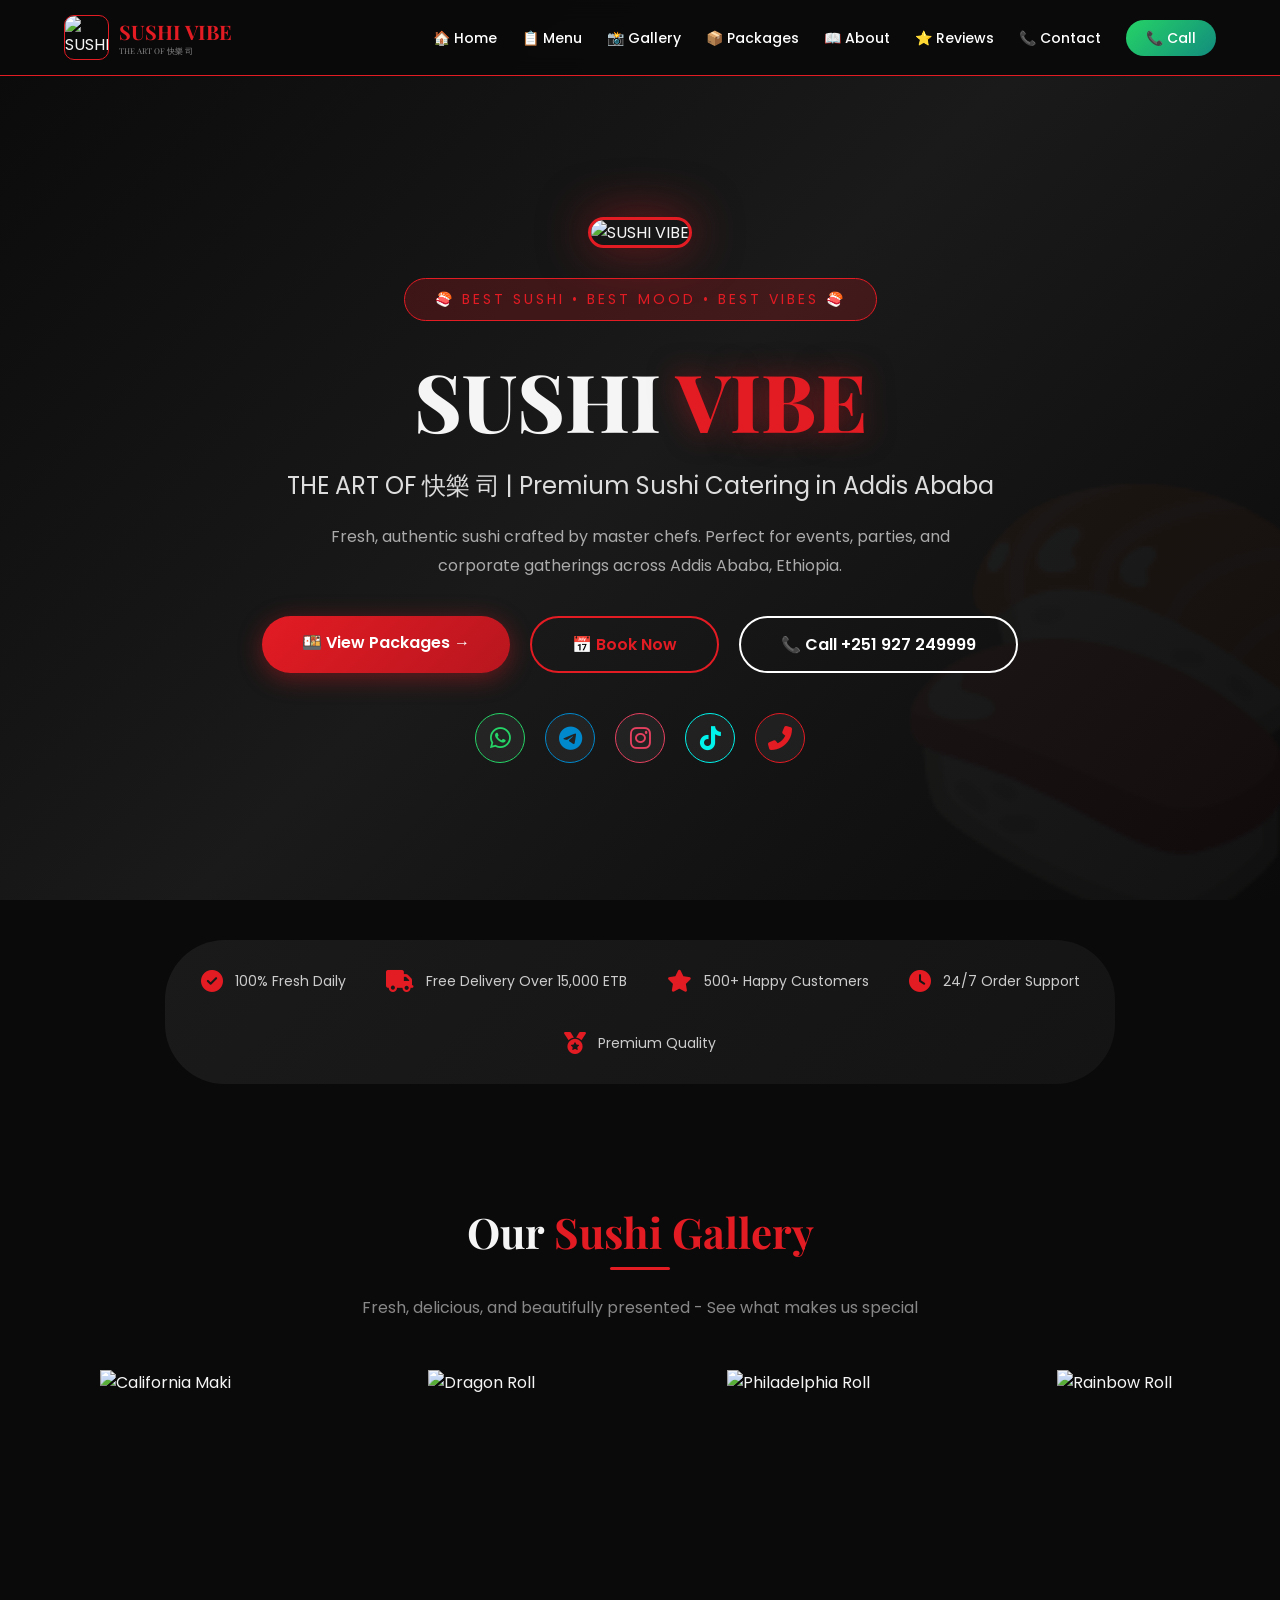
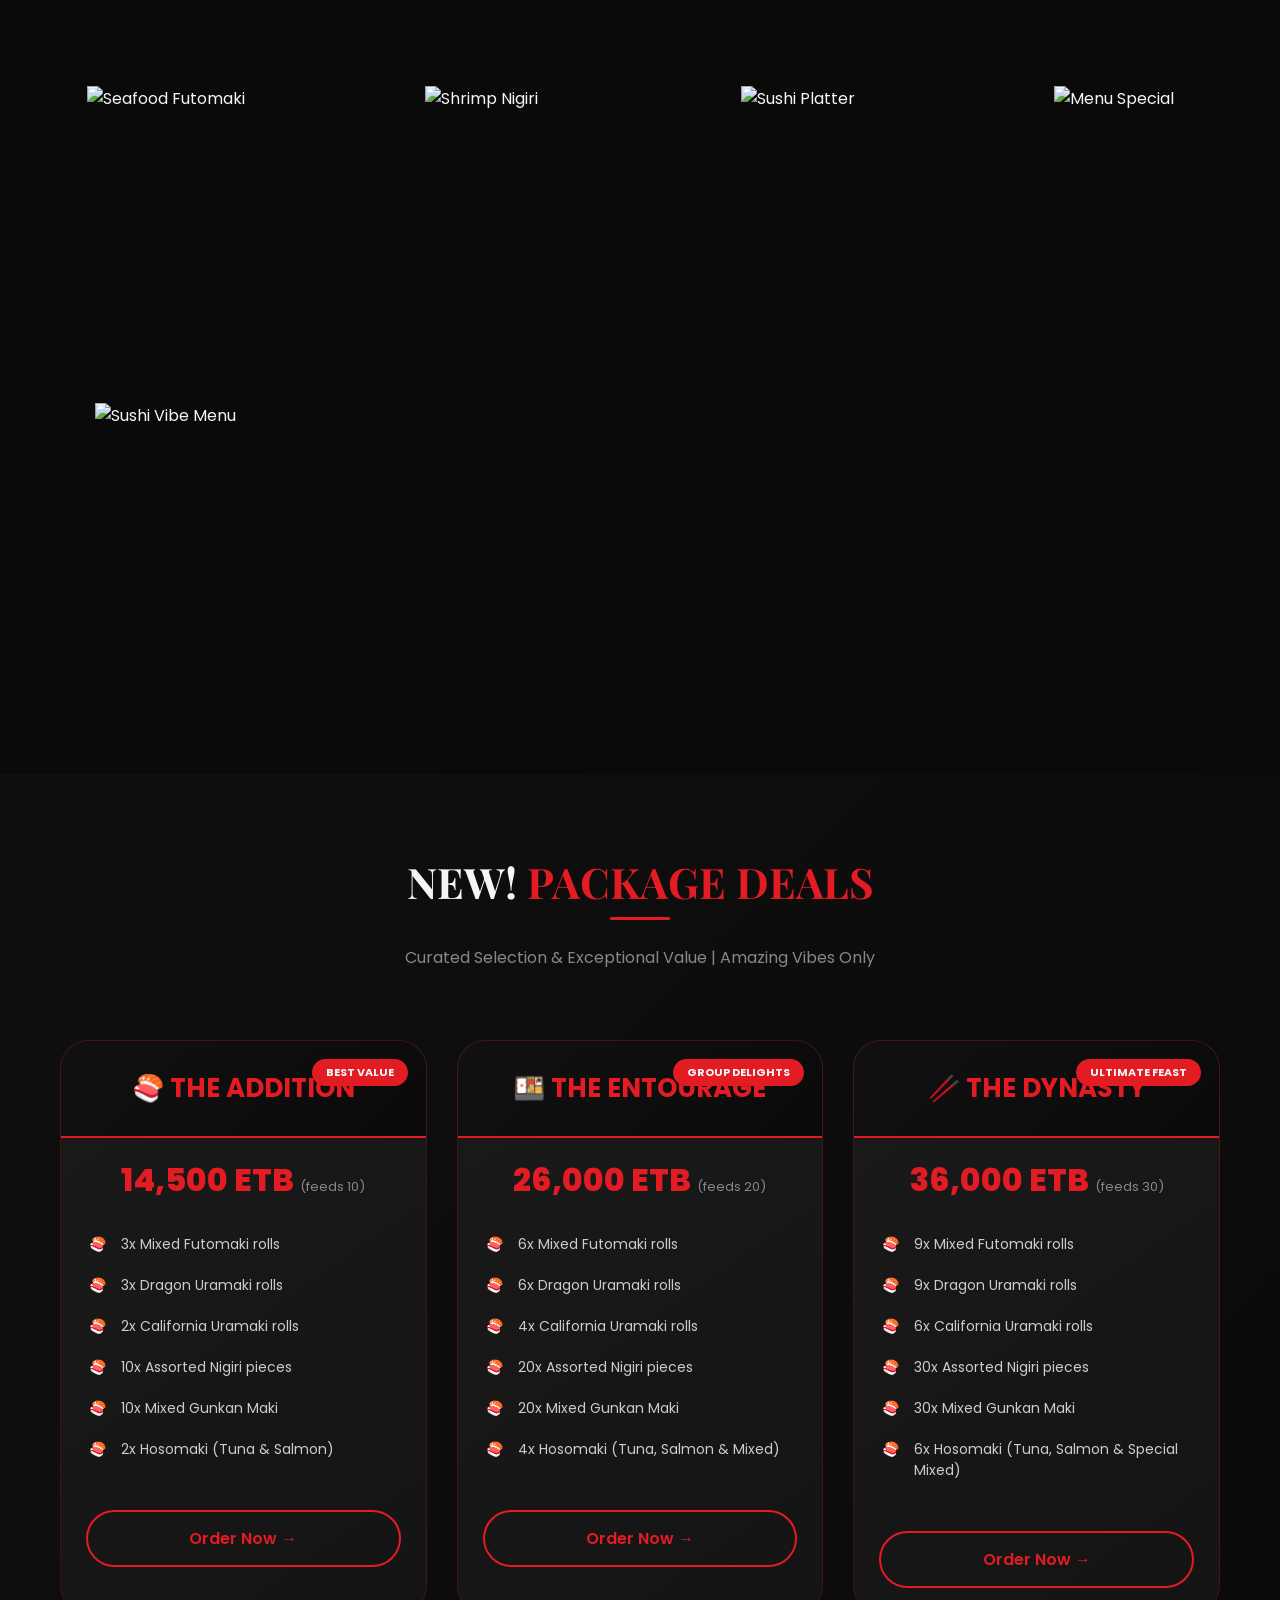
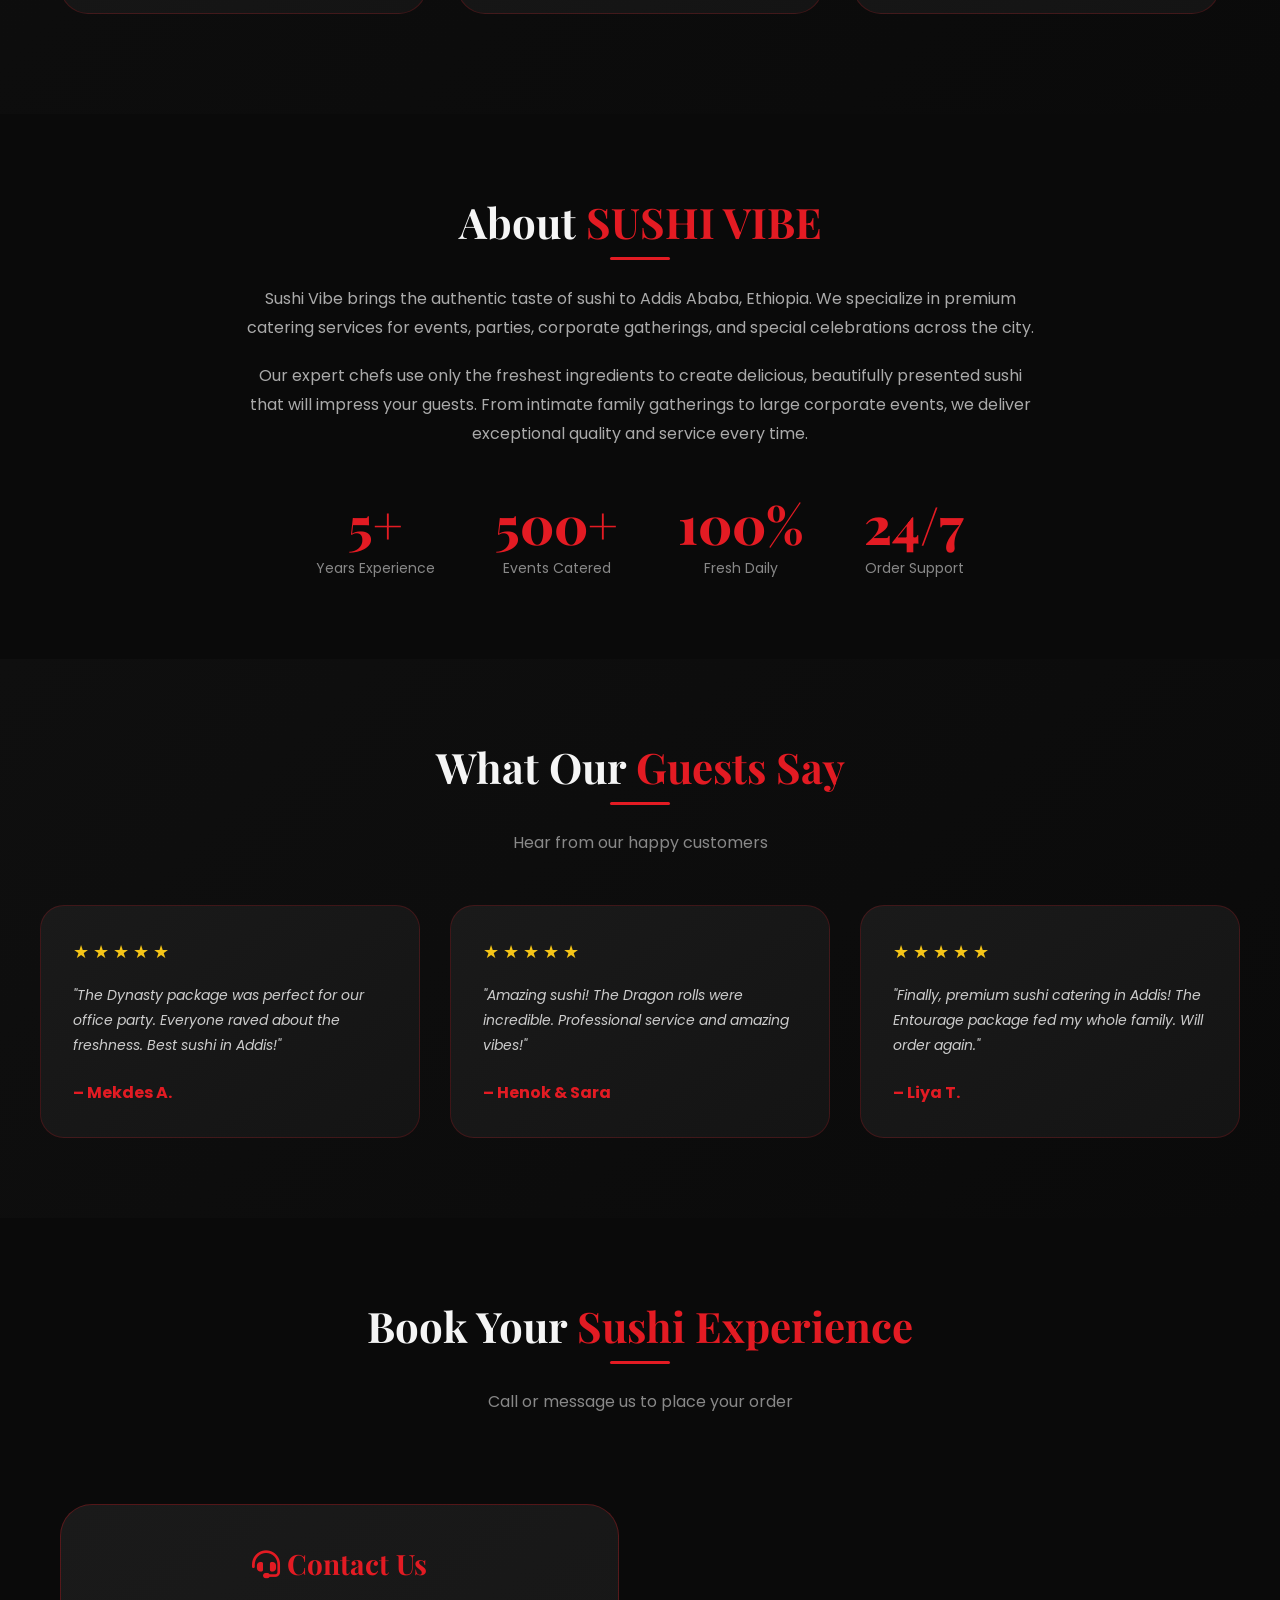
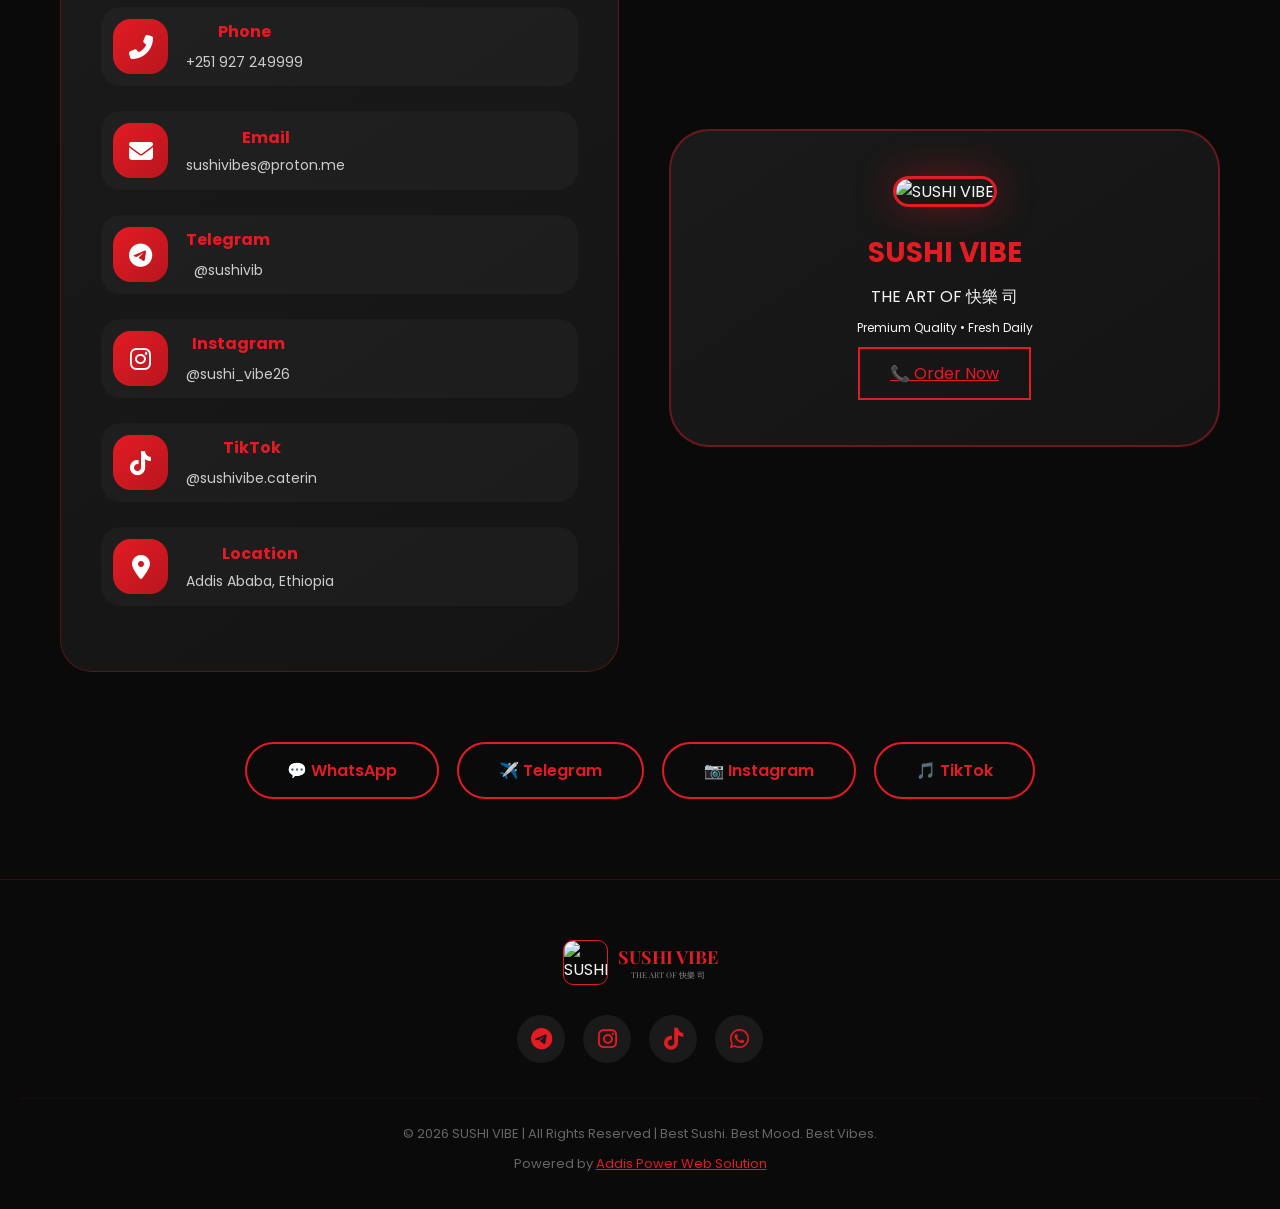
==== commit 09860190: "Update index.html" ====
--- a/index.html
+++ b/index.html
@@ -61,10 +61,6 @@
             transition: transform 0.3s;
         }
 
-        .logo img:hover {
-            transform: scale(1.05);
-        }
-
         .logo-text {
             font-family: 'Playfair Display', serif;
         }
@@ -125,10 +121,6 @@
             box-shadow: 0 5px 15px rgba(37,211,102,0.3);
         }
 
-        .call-btn::after {
-            display: none;
-        }
-
         .mobile-menu {
             display: none;
             font-size: 28px;
@@ -159,37 +151,9 @@
             animation: floatSlow 15s infinite;
         }
 
-        .hero-bg-sushi2 {
-            position: absolute;
-            font-size: 250px;
-            opacity: 0.03;
-            top: -80px;
-            left: -80px;
-            animation: floatSlow2 12s infinite reverse;
-        }
-
-        .hero-bg-sushi3 {
-            position: absolute;
-            font-size: 180px;
-            opacity: 0.03;
-            top: 30%;
-            right: 10%;
-            animation: floatSlow3 18s infinite;
-        }
-
         @keyframes floatSlow {
             0%, 100% { transform: translateY(0) rotate(0deg); }
             50% { transform: translateY(-30px) rotate(15deg); }
-        }
-
-        @keyframes floatSlow2 {
-            0%, 100% { transform: translateY(0) rotate(0deg); }
-            50% { transform: translateY(30px) rotate(-15deg); }
-        }
-
-        @keyframes floatSlow3 {
-            0%, 100% { transform: translateX(0) translateY(0); }
-            50% { transform: translateX(-20px) translateY(-20px); }
         }
 
         .hero-container {
@@ -229,7 +193,6 @@
             font-size: 14px;
             display: inline-block;
             margin-bottom: 25px;
-            backdrop-filter: blur(5px);
             letter-spacing: 3px;
         }
 
@@ -238,7 +201,6 @@
             font-family: 'Playfair Display', serif;
             font-weight: 800;
             margin-bottom: 15px;
-            line-height: 1.2;
         }
 
         .hero h1 span {
@@ -250,7 +212,6 @@
             font-size: 24px;
             color: #ddd;
             margin-bottom: 20px;
-            font-weight: 400;
         }
 
         .hero-desc {
@@ -334,7 +295,6 @@
             transition: all 0.3s;
             text-decoration: none;
             background: rgba(255,255,255,0.05);
-            backdrop-filter: blur(5px);
         }
 
         .hero-social a:hover {
@@ -347,12 +307,7 @@
         .hero-social .tiktok { color: #00f2ea; border: 1px solid #00f2ea; }
         .hero-social .phone { color: #e31b23; border: 1px solid #e31b23; }
 
-        .hero-social .whatsapp:hover { background: #25D366; color: white; }
-        .hero-social .telegram:hover { background: #0088cc; color: white; }
-        .hero-social .instagram:hover { background: #E4405F; color: white; }
-        .hero-social .tiktok:hover { background: #00f2ea; color: black; }
-        .hero-social .phone:hover { background: #e31b23; color: white; }
-
+        /* Section Styles */
         .section {
             padding: 80px 20px;
             text-align: center;
@@ -393,6 +348,101 @@
             font-size: 16px;
         }
 
+        /* Gallery Grid */
+        .gallery-grid {
+            display: grid;
+            grid-template-columns: repeat(auto-fit, minmax(280px, 1fr));
+            gap: 25px;
+            max-width: 1400px;
+            margin: 0 auto;
+        }
+
+        .gallery-item {
+            position: relative;
+            border-radius: 20px;
+            overflow: hidden;
+            cursor: pointer;
+            aspect-ratio: 1 / 1;
+            transition: all 0.3s;
+        }
+
+        .gallery-item img {
+            width: 100%;
+            height: 100%;
+            object-fit: cover;
+            transition: transform 0.5s;
+        }
+
+        .gallery-item:hover {
+            transform: translateY(-5px);
+            box-shadow: 0 20px 40px rgba(0,0,0,0.4);
+        }
+
+        .gallery-item:hover img {
+            transform: scale(1.05);
+        }
+
+        .gallery-overlay {
+            position: absolute;
+            bottom: 0;
+            left: 0;
+            right: 0;
+            background: linear-gradient(to top, rgba(0,0,0,0.8), transparent);
+            padding: 20px;
+            transform: translateY(100%);
+            transition: transform 0.3s;
+        }
+
+        .gallery-item:hover .gallery-overlay {
+            transform: translateY(0);
+        }
+
+        .gallery-overlay p {
+            color: white;
+            font-size: 14px;
+            font-weight: 600;
+        }
+
+        /* Lightbox Modal */
+        .modal {
+            display: none;
+            position: fixed;
+            top: 0;
+            left: 0;
+            width: 100%;
+            height: 100%;
+            background: rgba(0,0,0,0.95);
+            z-index: 2000;
+            cursor: pointer;
+            align-items: center;
+            justify-content: center;
+        }
+
+        .modal.active {
+            display: flex;
+        }
+
+        .modal img {
+            max-width: 90%;
+            max-height: 90%;
+            border-radius: 20px;
+            border: 3px solid #e31b23;
+        }
+
+        .modal-close {
+            position: absolute;
+            top: 20px;
+            right: 30px;
+            font-size: 40px;
+            color: white;
+            cursor: pointer;
+            transition: 0.3s;
+        }
+
+        .modal-close:hover {
+            color: #e31b23;
+        }
+
         /* Trust Badges */
         .trust-badges {
             display: flex;
@@ -525,10 +575,6 @@
             margin-top: 40px;
         }
 
-        .stat-item {
-            text-align: center;
-        }
-
         .stat-number {
             font-size: 52px;
             font-weight: 800;
@@ -542,11 +588,6 @@
         }
 
         /* Testimonials */
-        .testimonials {
-            background: linear-gradient(135deg, #0f0f0f, #0a0a0a);
-            padding: 80px 20px;
-        }
-
         .testimonials-grid {
             display: grid;
             grid-template-columns: repeat(auto-fit, minmax(320px, 1fr));
@@ -584,126 +625,8 @@
             font-style: italic;
         }
 
-        .testimonial-author {
-            display: flex;
-            align-items: center;
-            gap: 15px;
-        }
-
-        .testimonial-avatar {
-            width: 52px;
-            height: 52px;
-            background: linear-gradient(135deg, #e31b23, #b8161f);
-            border-radius: 50%;
-            display: flex;
-            align-items: center;
-            justify-content: center;
-            font-size: 22px;
-        }
-
         .testimonial-name {
             font-weight: 700;
-            color: #e31b23;
-            font-size: 16px;
-        }
-
-        .testimonial-role {
-            font-size: 12px;
-            color: #888;
-        }
-
-        /* ===== GALLERY SECTION ===== */
-        .gallery {
-            padding: 80px 20px;
-            background: linear-gradient(135deg, #0a0a0a, #0f0f0f);
-        }
-
-        .gallery-grid {
-            display: grid;
-            grid-template-columns: repeat(auto-fit, minmax(280px, 1fr));
-            gap: 25px;
-            max-width: 1200px;
-            margin: 0 auto;
-        }
-
-        .gallery-item {
-            position: relative;
-            border-radius: 24px;
-            overflow: hidden;
-            cursor: pointer;
-            aspect-ratio: 1 / 1;
-            transition: all 0.4s;
-        }
-
-        .gallery-item img {
-            width: 100%;
-            height: 100%;
-            object-fit: cover;
-            transition: transform 0.5s;
-        }
-
-        .gallery-item:hover img {
-            transform: scale(1.1);
-        }
-
-        .gallery-overlay {
-            position: absolute;
-            bottom: 0;
-            left: 0;
-            right: 0;
-            background: linear-gradient(transparent, rgba(0,0,0,0.8));
-            padding: 20px;
-            transform: translateY(100%);
-            transition: transform 0.3s;
-        }
-
-        .gallery-item:hover .gallery-overlay {
-            transform: translateY(0);
-        }
-
-        .gallery-overlay p {
-            color: white;
-            font-size: 14px;
-            font-weight: 500;
-        }
-
-        /* Modal for full image */
-        .modal {
-            display: none;
-            position: fixed;
-            top: 0;
-            left: 0;
-            width: 100%;
-            height: 100%;
-            background: rgba(0,0,0,0.95);
-            z-index: 2000;
-            align-items: center;
-            justify-content: center;
-            cursor: pointer;
-        }
-
-        .modal.active {
-            display: flex;
-        }
-
-        .modal img {
-            max-width: 90%;
-            max-height: 90%;
-            border-radius: 20px;
-            border: 3px solid #e31b23;
-        }
-
-        .modal-close {
-            position: absolute;
-            top: 20px;
-            right: 30px;
-            font-size: 40px;
-            color: white;
-            cursor: pointer;
-            transition: 0.3s;
-        }
-
-        .modal-close:hover {
             color: #e31b23;
         }
 
@@ -732,7 +655,6 @@
         .contact-info-card:hover {
             transform: translateY(-5px);
             border-color: #e31b23;
-            box-shadow: 0 20px 40px rgba(0,0,0,0.3);
         }
 
         .contact-info-card h3 {
@@ -780,11 +702,6 @@
             color: #ccc;
             text-decoration: none;
             font-size: 14px;
-            transition: 0.3s;
-        }
-
-        .contact-detail a:hover {
-            color: #e31b23;
         }
 
         .contact-logo-card {
@@ -796,34 +713,11 @@
             text-align: center;
             border: 2px solid rgba(227,27,35,0.4);
             transition: all 0.4s;
-            position: relative;
-            overflow: hidden;
         }
 
         .contact-logo-card:hover {
             transform: translateY(-5px);
             border-color: #e31b23;
-            box-shadow: 0 25px 45px rgba(227,27,35,0.2);
-        }
-
-        .contact-logo-card::before {
-            content: "🍣";
-            position: absolute;
-            font-size: 100px;
-            opacity: 0.05;
-            bottom: -20px;
-            right: -20px;
-            pointer-events: none;
-        }
-
-        .contact-logo-card::after {
-            content: "🥢";
-            position: absolute;
-            font-size: 80px;
-            opacity: 0.05;
-            top: -20px;
-            left: -20px;
-            pointer-events: none;
         }
 
         .contact-logo-img {
@@ -833,43 +727,12 @@
             margin-bottom: 25px;
             border: 3px solid #e31b23;
             box-shadow: 0 0 40px rgba(227,27,35,0.4);
-            transition: all 0.3s;
-        }
-
-        .contact-logo-img:hover {
-            transform: scale(1.05);
-            box-shadow: 0 0 60px rgba(227,27,35,0.6);
         }
 
         .contact-logo-card h3 {
             font-size: 28px;
             color: #e31b23;
             margin-bottom: 10px;
-            font-family: 'Playfair Display', serif;
-        }
-
-        .contact-logo-card p {
-            color: #aaa;
-            font-size: 14px;
-            margin-bottom: 20px;
-        }
-
-        .contact-logo-card .btn-contact {
-            display: inline-block;
-            padding: 12px 30px;
-            background: transparent;
-            border: 2px solid #e31b23;
-            color: #e31b23;
-            border-radius: 50px;
-            text-decoration: none;
-            font-weight: 600;
-            transition: 0.3s;
-        }
-
-        .contact-logo-card .btn-contact:hover {
-            background: #e31b23;
-            color: white;
-            transform: translateY(-3px);
         }
 
         .contact-buttons {
@@ -888,31 +751,6 @@
             border-top: 1px solid rgba(227,27,35,0.2);
         }
 
-        .footer-logo {
-            display: flex;
-            justify-content: center;
-            align-items: center;
-            gap: 12px;
-            margin-bottom: 25px;
-        }
-
-        .footer-logo img {
-            width: 50px;
-            height: 50px;
-            border-radius: 12px;
-        }
-
-        .footer-logo-text h3 {
-            font-size: 20px;
-            color: #e31b23;
-            font-family: 'Playfair Display', serif;
-        }
-
-        .footer-logo-text p {
-            font-size: 9px;
-            color: #888;
-        }
-
         .social-links {
             display: flex;
             justify-content: center;
@@ -948,7 +786,6 @@
             color: #666;
         }
 
-        /* Responsive */
         @media (max-width: 768px) {
             .nav-links {
                 display: none;
@@ -987,12 +824,8 @@
                 border-radius: 35px;
                 gap: 20px;
             }
-            .contact-wrapper {
-                flex-direction: column;
-            }
             .gallery-grid {
-                grid-template-columns: repeat(auto-fit, minmax(160px, 1fr));
-                gap: 15px;
+                grid-template-columns: repeat(auto-fit, minmax(200px, 1fr));
             }
         }
     </style>
@@ -1011,8 +844,8 @@
         <ul class="nav-links" id="navLinks">
             <li><a href="index.html">🏠 Home</a></li>
             <li><a href="menu.html">📋 Menu</a></li>
+            <li><a href="#gallery">📸 Gallery</a></li>
             <li><a href="#packages">📦 Packages</a></li>
-            <li><a href="#gallery">📸 Gallery</a></li>
             <li><a href="#about">📖 About</a></li>
             <li><a href="#testimonials">⭐ Reviews</a></li>
             <li><a href="#contact">📞 Contact</a></li>
@@ -1024,9 +857,6 @@
     <!-- Hero Section -->
     <section class="hero">
         <div class="hero-bg-sushi">🍣</div>
-        <div class="hero-bg-sushi2">🥢</div>
-        <div class="hero-bg-sushi3">🍱</div>
-        
         <div class="hero-container">
             <img src="https://raw.githubusercontent.com/developereth/sushivibecatering/main/logo.png" alt="SUSHI VIBE" class="hero-logo-large">
             <div>
@@ -1059,8 +889,52 @@
         <div class="badge"><i class="fas fa-medal"></i> Premium Quality</div>
     </div>
 
+    <!-- GALLERY SECTION - NEW! -->
+    <section id="gallery" class="section">
+        <h2 class="section-title">Our <span>Sushi Gallery</span></h2>
+        <p class="section-desc">Fresh, delicious, and beautifully presented - See what makes us special</p>
+        <div class="gallery-grid">
+            <div class="gallery-item" onclick="openModal('https://raw.githubusercontent.com/developereth/sushivibecatering/main/california-maki.jpg')">
+                <img src="https://raw.githubusercontent.com/developereth/sushivibecatering/main/california-maki.jpg" alt="California Maki">
+                <div class="gallery-overlay"><p>🍣 California Maki</p></div>
+            </div>
+            <div class="gallery-item" onclick="openModal('https://raw.githubusercontent.com/developereth/sushivibecatering/main/dragon-roll.jpg')">
+                <img src="https://raw.githubusercontent.com/developereth/sushivibecatering/main/dragon-roll.jpg" alt="Dragon Roll">
+                <div class="gallery-overlay"><p>🐉 Dragon Roll</p></div>
+            </div>
+            <div class="gallery-item" onclick="openModal('https://raw.githubusercontent.com/developereth/sushivibecatering/main/philadelphia-roll.PNG')">
+                <img src="https://raw.githubusercontent.com/developereth/sushivibecatering/main/philadelphia-roll.PNG" alt="Philadelphia Roll">
+                <div class="gallery-overlay"><p>🧀 Philadelphia Roll</p></div>
+            </div>
+            <div class="gallery-item" onclick="openModal('https://raw.githubusercontent.com/developereth/sushivibecatering/main/rainbow-roll.jpg')">
+                <img src="https://raw.githubusercontent.com/developereth/sushivibecatering/main/rainbow-roll.jpg" alt="Rainbow Roll">
+                <div class="gallery-overlay"><p>🌈 Rainbow Roll</p></div>
+            </div>
+            <div class="gallery-item" onclick="openModal('https://raw.githubusercontent.com/developereth/sushivibecatering/main/seafood-futomaki.jpg')">
+                <img src="https://raw.githubusercontent.com/developereth/sushivibecatering/main/seafood-futomaki.jpg" alt="Seafood Futomaki">
+                <div class="gallery-overlay"><p>🦐 Seafood Futomaki</p></div>
+            </div>
+            <div class="gallery-item" onclick="openModal('https://raw.githubusercontent.com/developereth/sushivibecatering/main/shrimp-nigiri.jpg')">
+                <img src="https://raw.githubusercontent.com/developereth/sushivibecatering/main/shrimp-nigiri.jpg" alt="Shrimp Nigiri">
+                <div class="gallery-overlay"><p>🍤 Shrimp Nigiri</p></div>
+            </div>
+            <div class="gallery-item" onclick="openModal('https://raw.githubusercontent.com/developereth/sushivibecatering/main/sushi-platter.jpg')">
+                <img src="https://raw.githubusercontent.com/developereth/sushivibecatering/main/sushi-platter.jpg" alt="Sushi Platter">
+                <div class="gallery-overlay"><p>🍱 Sushi Platter</p></div>
+            </div>
+            <div class="gallery-item" onclick="openModal('https://raw.githubusercontent.com/developereth/sushivibecatering/main/menu-one.jpg')">
+                <img src="https://raw.githubusercontent.com/developereth/sushivibecatering/main/menu-one.jpg" alt="Menu Special">
+                <div class="gallery-overlay"><p>📋 Signature Collection</p></div>
+            </div>
+            <div class="gallery-item" onclick="openModal('https://raw.githubusercontent.com/developereth/sushivibecatering/main/menu.jpg')">
+                <img src="https://raw.githubusercontent.com/developereth/sushivibecatering/main/menu.jpg" alt="Sushi Vibe Menu">
+                <div class="gallery-overlay"><p>🍣 SUSHI VIBE Specials</p></div>
+            </div>
+        </div>
+    </section>
+
     <!-- Packages Section -->
-    <section id="packages" class="section">
+    <section id="packages" class="section section-dark">
         <h2 class="section-title">NEW! <span>PACKAGE DEALS</span></h2>
         <p class="section-desc">Curated Selection & Exceptional Value | Amazing Vibes Only</p>
         <div class="packages">
@@ -1109,17 +983,8 @@
         </div>
     </section>
 
-    <!-- ===== GALLERY SECTION ===== -->
-    <section id="gallery" class="gallery">
-        <h2 class="section-title">Our <span>Gallery</span></h2>
-        <p class="section-desc">Browse our delicious sushi creations</p>
-        <div class="gallery-grid" id="galleryGrid">
-            <!-- Gallery items will be loaded here -->
-        </div>
-    </section>
-
     <!-- About Section -->
-    <section id="about" class="section section-dark">
+    <section id="about" class="section">
         <h2 class="section-title">About <span>SUSHI VIBE</span></h2>
         <p style="max-width: 800px; margin: 20px auto; color: #aaa; line-height: 1.8;">
             Sushi Vibe brings the authentic taste of sushi to Addis Ababa, Ethiopia. We specialize in premium catering services for events, parties, corporate gatherings, and special celebrations across the city.
@@ -1128,41 +993,32 @@
             Our expert chefs use only the freshest ingredients to create delicious, beautifully presented sushi that will impress your guests. From intimate family gatherings to large corporate events, we deliver exceptional quality and service every time.
         </p>
         <div class="stats-container">
-            <div class="stat-item"><div class="stat-number">5+</div><div class="stat-label">Years Experience</div></div>
-            <div class="stat-item"><div class="stat-number">500+</div><div class="stat-label">Events Catered</div></div>
-            <div class="stat-item"><div class="stat-number">100%</div><div class="stat-label">Fresh Daily</div></div>
-            <div class="stat-item"><div class="stat-number">24/7</div><div class="stat-label">Order Support</div></div>
+            <div><div class="stat-number">5+</div><div class="stat-label">Years Experience</div></div>
+            <div><div class="stat-number">500+</div><div class="stat-label">Events Catered</div></div>
+            <div><div class="stat-number">100%</div><div class="stat-label">Fresh Daily</div></div>
+            <div><div class="stat-number">24/7</div><div class="stat-label">Order Support</div></div>
         </div>
     </section>
 
     <!-- Testimonials Section -->
-    <section id="testimonials" class="testimonials">
+    <section id="testimonials" class="section section-dark">
         <h2 class="section-title">What Our <span>Guests Say</span></h2>
         <p class="section-desc">Hear from our happy customers</p>
         <div class="testimonials-grid">
             <div class="testimonial-card">
                 <div class="testimonial-stars">★★★★★</div>
-                <p class="testimonial-text">"The Dynasty package was perfect for our office party. Everyone raved about the freshness. Best sushi in Addis! Will definitely order again."</p>
-                <div class="testimonial-author">
-                    <div class="testimonial-avatar"><i class="fas fa-user"></i></div>
-                    <div><div class="testimonial-name">Mekdes A.</div><div class="testimonial-role">Corporate Event</div></div>
-                </div>
+                <p class="testimonial-text">"The Dynasty package was perfect for our office party. Everyone raved about the freshness. Best sushi in Addis!"</p>
+                <p class="testimonial-name">– Mekdes A.</p>
             </div>
             <div class="testimonial-card">
                 <div class="testimonial-stars">★★★★★</div>
-                <p class="testimonial-text">"Amazing sushi! The Dragon rolls were incredible. Professional service, on-time delivery, and amazing vibes! Highly recommended."</p>
-                <div class="testimonial-author">
-                    <div class="testimonial-avatar"><i class="fas fa-user"></i></div>
-                    <div><div class="testimonial-name">Henok & Sara</div><div class="testimonial-role">Wedding</div></div>
-                </div>
+                <p class="testimonial-text">"Amazing sushi! The Dragon rolls were incredible. Professional service and amazing vibes!"</p>
+                <p class="testimonial-name">– Henok & Sara</p>
             </div>
             <div class="testimonial-card">
                 <div class="testimonial-stars">★★★★★</div>
-                <p class="testimonial-text">"Finally, premium sushi catering in Addis! The Entourage package fed my whole family. Fresh ingredients, beautiful presentation, great value."</p>
-                <div class="testimonial-author">
-                    <div class="testimonial-avatar"><i class="fas fa-user"></i></div>
-                    <div><div class="testimonial-name">Liya T.</div><div class="testimonial-role">Family Party</div></div>
-                </div>
+                <p class="testimonial-text">"Finally, premium sushi catering in Addis! The Entourage package fed my whole family. Will order again."</p>
+                <p class="testimonial-name">– Liya T.</p>
             </div>
         </div>
     </section>
@@ -1206,7 +1062,7 @@
                 <h3>SUSHI VIBE</h3>
                 <p>THE ART OF 快樂 司</p>
                 <p style="font-size: 12px; margin: 10px 0;">Premium Quality • Fresh Daily</p>
-                <a href="tel:+251927249999" class="btn-contact"><i class="fas fa-phone-alt"></i> Order Now</a>
+                <a href="tel:+251927249999" class="btn-outline" style="display: inline-block; padding: 12px 30px;">📞 Order Now</a>
             </div>
         </div>
         
@@ -1220,10 +1076,10 @@
 
     <!-- Footer -->
     <footer>
-        <div class="footer-logo">
-            <img src="https://raw.githubusercontent.com/developereth/sushivibecatering/main/logo.png" alt="SUSHI VIBE">
-            <div class="footer-logo-text">
-                <h3>SUSHI VIBE</h3>
+        <div class="logo" style="justify-content: center; margin-bottom: 20px;">
+            <img src="https://raw.githubusercontent.com/developereth/sushivibecatering/main/logo.png" alt="SUSHI VIBE" style="width: 45px;">
+            <div class="logo-text">
+                <h1 style="font-size: 18px;">SUSHI VIBE</h1>
                 <p>THE ART OF 快樂 司</p>
             </div>
         </div>
@@ -1241,10 +1097,10 @@
         </div>
     </footer>
 
-    <!-- Modal for full image -->
-    <div class="modal" id="imageModal">
-        <span class="modal-close" onclick="closeModal()">&times;</span>
-        <img id="modalImage" src="" alt="SUSHI VIBE Gallery">
+    <!-- Lightbox Modal -->
+    <div class="modal" id="imageModal" onclick="closeModal()">
+        <span class="modal-close">&times;</span>
+        <img id="modalImage" src="" alt="Sushi Gallery">
     </div>
 
     <script>
@@ -1269,79 +1125,30 @@
         window.addEventListener('scroll', () => {
             if(window.scrollY > 50) {
                 navbar.style.padding = '10px 5%';
-                navbar.style.background = 'rgba(10, 10, 10, 0.98)';
             } else {
                 navbar.style.padding = '15px 5%';
-                navbar.style.background = 'rgba(10, 10, 10, 0.95)';
             }
         });
         
-        // ===== GALLERY IMAGES =====
-        // You can replace these with your own sushi images
-        const galleryImages = [
-            { url: "https://images.unsplash.com/photo-1617196034796-73dfa7b1fd55?w=600", title: "Fresh Sushi Platter" },
-            { url: "https://images.unsplash.com/photo-1553621042-f6e147245754?w=600", title: "Dragon Roll" },
-            { url: "https://images.unsplash.com/photo-1579584425555-c3ce17fd4351?w=600", title: "Chef Preparing Sushi" },
-            { url: "https://images.unsplash.com/photo-1617196034184-421b4917c92d?w=600", title: "Salmon Nigiri" },
-            { url: "https://images.unsplash.com/photo-1583623025817-d180a2221d0a?w=600", title: "Sashimi Platter" },
-            { url: "https://images.unsplash.com/photo-1617195968743-61f8a5f2ddfa?w=600", title: "California Roll" },
-            { url: "https://images.unsplash.com/photo-1617195983010-1f28c5b0b5f5?w=600", title: "Rainbow Roll" },
-            { url: "https://images.unsplash.com/photo-1617196034796-73dfa7b1fd55?w=600", title: "Sushi Set" }
-        ];
-        
-        // Load gallery
-        const galleryGrid = document.getElementById('galleryGrid');
-        
-        function loadGallery() {
-            galleryGrid.innerHTML = '';
-            galleryImages.forEach((img, index) => {
-                const galleryItem = document.createElement('div');
-                galleryItem.className = 'gallery-item';
-                galleryItem.innerHTML = `
-                    <img src="${img.url}" alt="${img.title}" loading="lazy">
-                    <div class="gallery-overlay">
-                        <p>🍣 ${img.title}</p>
-                    </div>
-                `;
-                galleryItem.onclick = () => openModal(img.url, img.title);
-                galleryGrid.appendChild(galleryItem);
-            });
-        }
-        
         // Modal functions
-        const modal = document.getElementById('imageModal');
-        const modalImage = document.getElementById('modalImage');
-        
-        function openModal(url, title) {
-            modalImage.src = url;
-            modalImage.alt = title;
+        function openModal(imageSrc) {
+            const modal = document.getElementById('imageModal');
+            const modalImg = document.getElementById('modalImage');
             modal.classList.add('active');
-            document.body.style.overflow = 'hidden';
+            modalImg.src = imageSrc;
         }
         
         function closeModal() {
+            const modal = document.getElementById('imageModal');
             modal.classList.remove('active');
-            document.body.style.overflow = '';
         }
         
-        // Close modal on click outside image
-        modal.addEventListener('click', function(e) {
-            if (e.target === modal) {
+        // Close modal with ESC key
+        document.addEventListener('keydown', function(e) {
+            if(e.key === 'Escape') {
                 closeModal();
             }
         });
-        
-        // Close modal on Escape key
-        document.addEventListener('keydown', function(e) {
-            if (e.key === 'Escape' && modal.classList.contains('active')) {
-                closeModal();
-            }
-        });
-        
-        // Load gallery when page loads
-        loadGallery();
-        
-        console.log('SUSHI VIBE - Gallery Section Added! 🍣📸');
     </script>
 </body>
 </html>
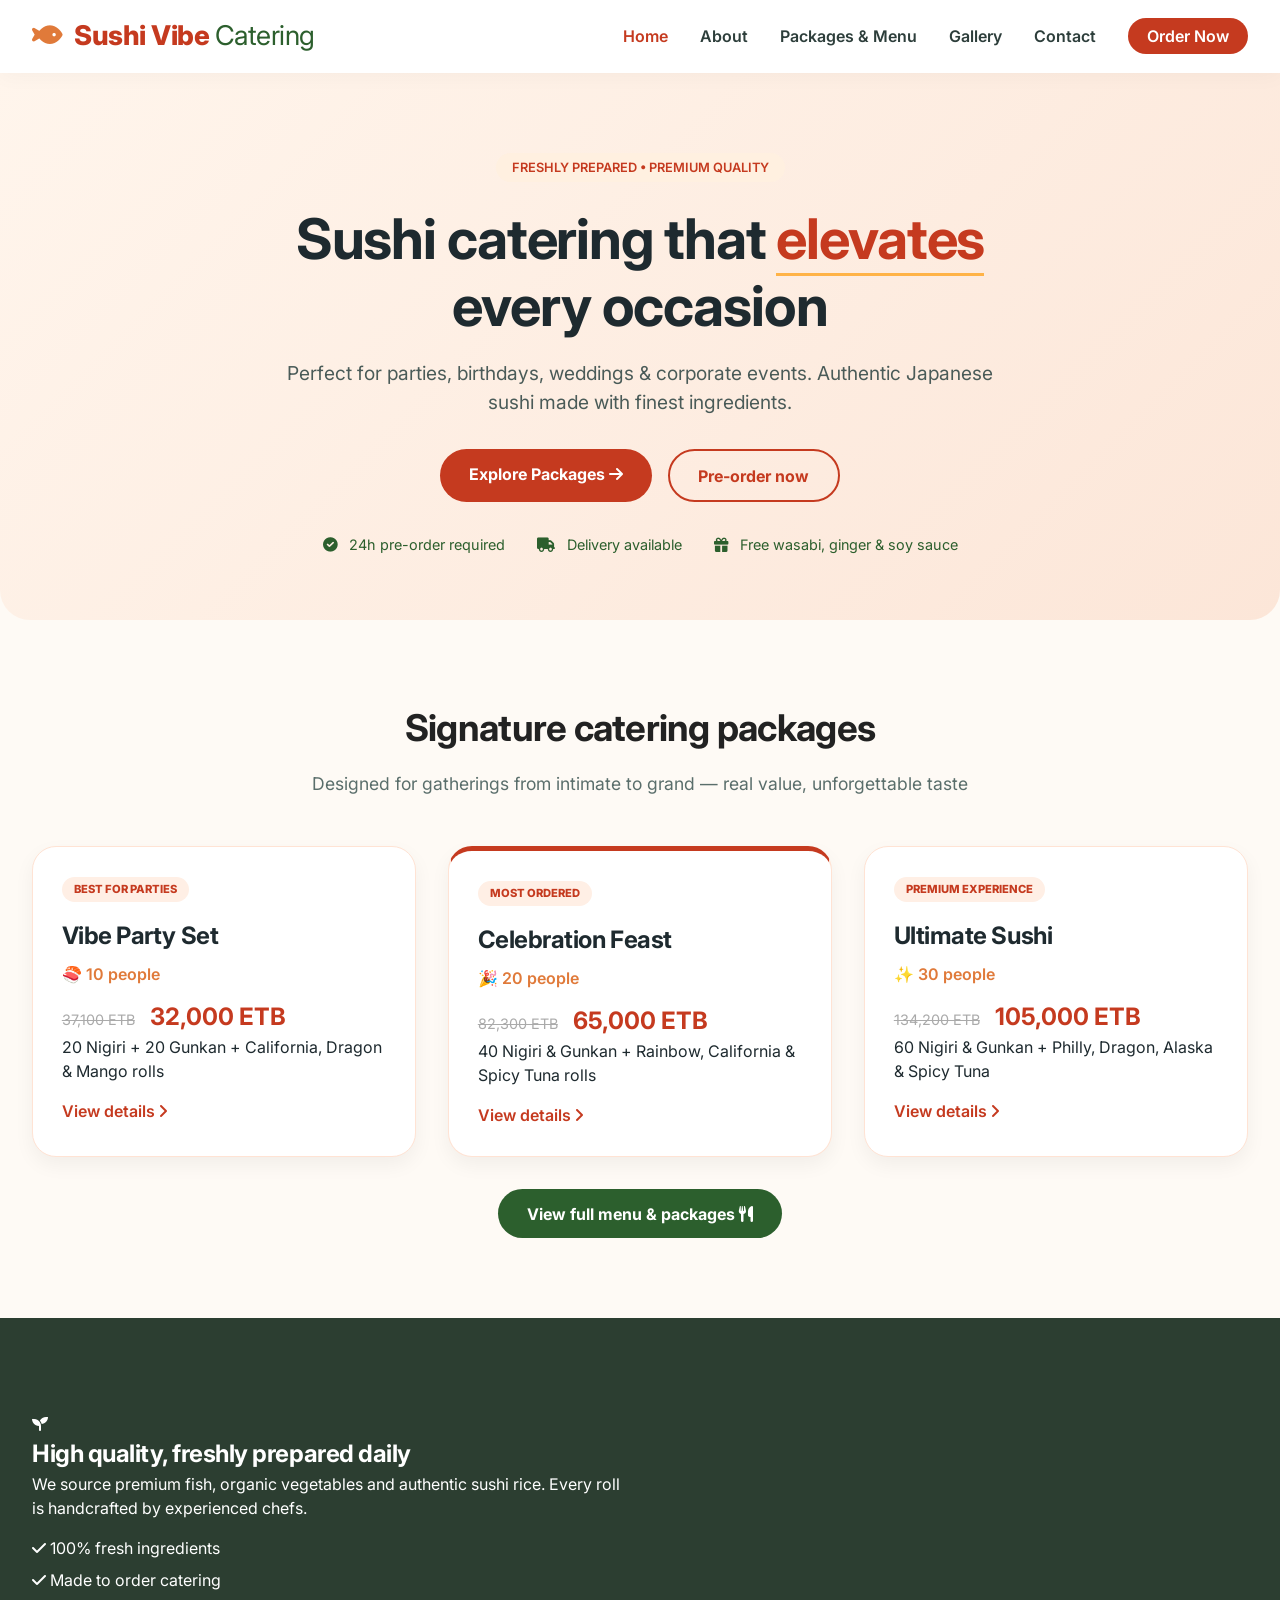
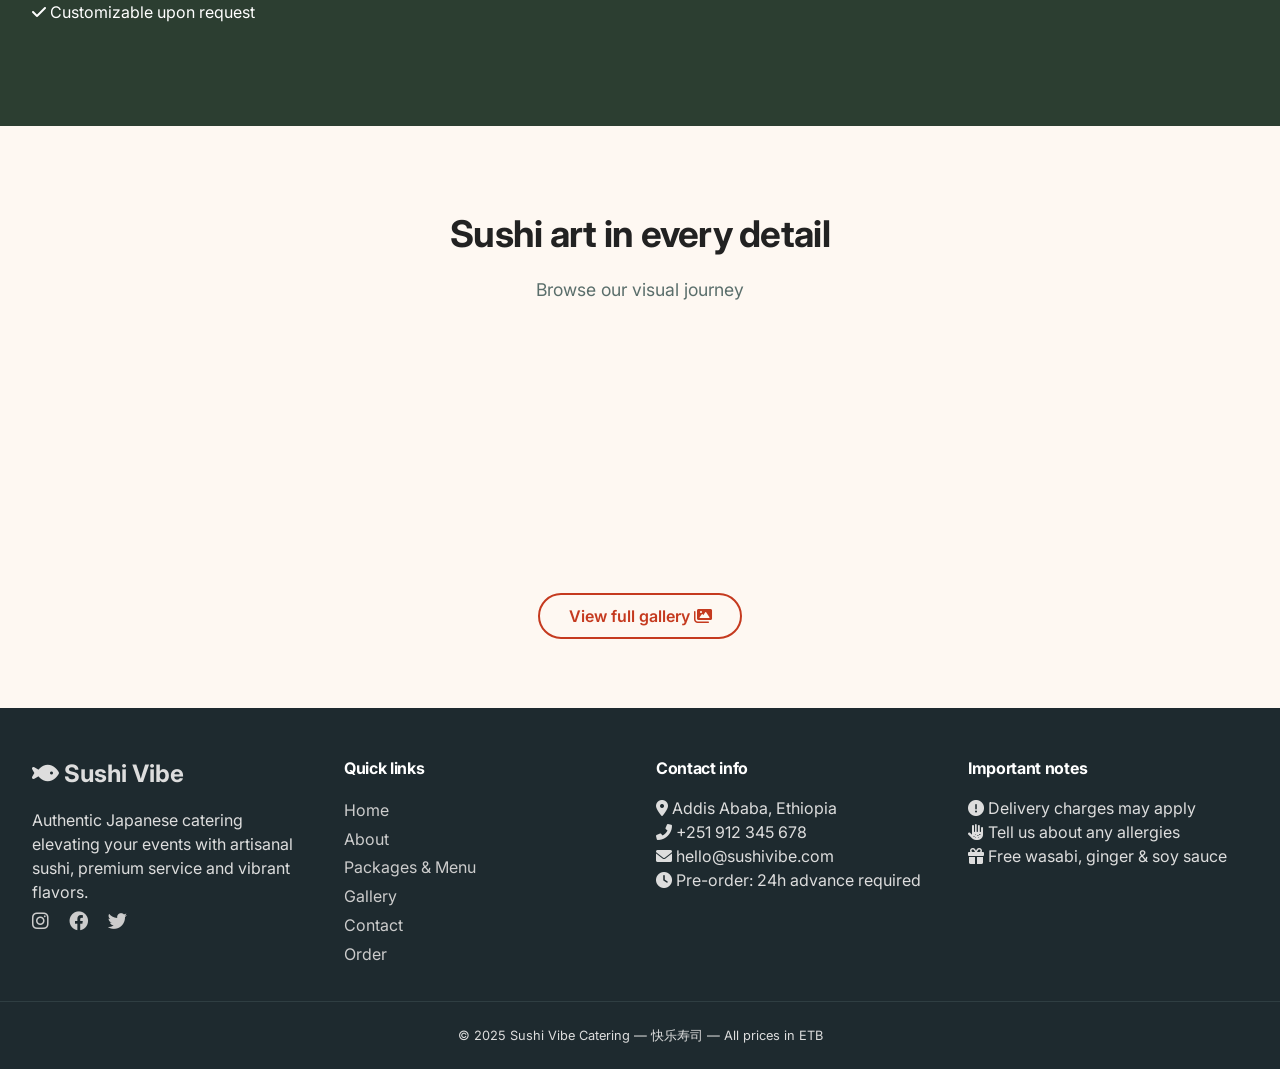
==== commit 4fcff40a: "Update index.html" ====
--- a/index.html
+++ b/index.html
@@ -1,1154 +1,176 @@
 <!DOCTYPE html>
 <html lang="en">
 <head>
-    <meta charset="UTF-8">
-    <meta name="viewport" content="width=device-width, initial-scale=1.0">
-    <title>SUSHI VIBE | Premium Sushi Catering - Addis Ababa</title>
-    <meta name="description" content="Best sushi catering in Addis Ababa, Ethiopia. Premium packages: The Addition (14,500 ETB), The Entourage (26,000 ETB), The Dynasty (36,000 ETB).">
-    <link rel="icon" type="image/x-icon" href="https://raw.githubusercontent.com/developereth/sushivibecatering/main/logo.png">
-    <link href="https://fonts.googleapis.com/css2?family=Playfair+Display:wght@400;500;600;700;800&family=Poppins:wght@300;400;500;600;700;800&display=swap" rel="stylesheet">
-    <link rel="stylesheet" href="https://cdnjs.cloudflare.com/ajax/libs/font-awesome/6.5.0/css/all.min.css">
-    <style>
-        * {
-            margin: 0;
-            padding: 0;
-            box-sizing: border-box;
-        }
-
-        body {
-            font-family: 'Poppins', sans-serif;
-            background-color: #0a0a0a;
-            color: #f5f5f5;
-            overflow-x: hidden;
-        }
-
-        html {
-            scroll-behavior: smooth;
-        }
-
-        ::-webkit-scrollbar { width: 8px; }
-        ::-webkit-scrollbar-track { background: #1a1a1a; }
-        ::-webkit-scrollbar-thumb { background: #e31b23; border-radius: 10px; }
-
-        /* Navigation */
-        .navbar {
-            display: flex;
-            justify-content: space-between;
-            align-items: center;
-            padding: 15px 5%;
-            background: rgba(10, 10, 10, 0.95);
-            backdrop-filter: blur(10px);
-            border-bottom: 1px solid #e31b23;
-            position: fixed;
-            top: 0;
-            left: 0;
-            right: 0;
-            z-index: 1000;
-            transition: all 0.3s;
-        }
-
-        .logo {
-            display: flex;
-            align-items: center;
-            gap: 10px;
-        }
-
-        .logo img {
-            width: 45px;
-            height: 45px;
-            border-radius: 10px;
-            border: 1px solid #e31b23;
-            transition: transform 0.3s;
-        }
-
-        .logo-text {
-            font-family: 'Playfair Display', serif;
-        }
-
-        .logo-text h1 {
-            font-size: 20px;
-            color: #e31b23;
-        }
-
-        .logo-text p {
-            font-size: 8px;
-            color: #888;
-        }
-
-        .nav-links {
-            display: flex;
-            gap: 25px;
-            list-style: none;
-        }
-
-        .nav-links a {
-            color: white;
-            text-decoration: none;
-            font-size: 14px;
-            font-weight: 500;
-            transition: 0.3s;
-            position: relative;
-        }
-
-        .nav-links a::after {
-            content: '';
-            position: absolute;
-            bottom: -5px;
-            left: 0;
-            width: 0%;
-            height: 2px;
-            background: #e31b23;
-            transition: 0.3s;
-        }
-
-        .nav-links a:hover::after {
-            width: 100%;
-        }
-
-        .nav-links a:hover {
-            color: #e31b23;
-        }
-
-        .call-btn {
-            background: linear-gradient(135deg, #25D366, #128C7E);
-            padding: 8px 20px;
-            border-radius: 50px;
-            font-weight: 600;
-        }
-
-        .call-btn:hover {
-            transform: translateY(-2px);
-            box-shadow: 0 5px 15px rgba(37,211,102,0.3);
-        }
-
-        .mobile-menu {
-            display: none;
-            font-size: 28px;
-            cursor: pointer;
-            color: white;
-        }
-
-        /* Hero Section */
-        .hero {
-            min-height: 100vh;
-            width: 100%;
-            display: flex;
-            align-items: center;
-            justify-content: center;
-            text-align: center;
-            position: relative;
-            background: linear-gradient(135deg, #0a0a0a 0%, #1a1a1a 50%, #0a0a0a 100%);
-            overflow: hidden;
-            padding-top: 80px;
-        }
-
-        .hero-bg-sushi {
-            position: absolute;
-            font-size: 400px;
-            opacity: 0.03;
-            bottom: -100px;
-            right: -100px;
-            animation: floatSlow 15s infinite;
-        }
-
-        @keyframes floatSlow {
-            0%, 100% { transform: translateY(0) rotate(0deg); }
-            50% { transform: translateY(-30px) rotate(15deg); }
-        }
-
-        .hero-container {
-            max-width: 1200px;
-            width: 90%;
-            margin: 0 auto;
-            position: relative;
-            z-index: 2;
-            animation: fadeInUp 1s ease;
-        }
-
-        @keyframes fadeInUp {
-            from { opacity: 0; transform: translateY(30px); }
-            to { opacity: 1; transform: translateY(0); }
-        }
-
-        .hero-logo-large {
-            width: 140px;
-            height: 140px;
-            border-radius: 40px;
-            margin-bottom: 30px;
-            border: 3px solid #e31b23;
-            box-shadow: 0 0 50px rgba(227,27,35,0.5);
-            transition: transform 0.3s;
-        }
-
-        .hero-logo-large:hover {
-            transform: scale(1.05);
-        }
-
-        .hero-badge {
-            background: rgba(227,27,35,0.2);
-            border: 1px solid #e31b23;
-            color: #e31b23;
-            padding: 10px 30px;
-            border-radius: 50px;
-            font-size: 14px;
-            display: inline-block;
-            margin-bottom: 25px;
-            letter-spacing: 3px;
-        }
-
-        .hero h1 {
-            font-size: 80px;
-            font-family: 'Playfair Display', serif;
-            font-weight: 800;
-            margin-bottom: 15px;
-        }
-
-        .hero h1 span {
-            color: #e31b23;
-            text-shadow: 0 0 30px rgba(227,27,35,0.5);
-        }
-
-        .hero-subtitle {
-            font-size: 24px;
-            color: #ddd;
-            margin-bottom: 20px;
-        }
-
-        .hero-desc {
-            max-width: 700px;
-            margin: 0 auto 35px;
-            color: #aaa;
-            font-size: 16px;
-            line-height: 1.8;
-        }
-
-        .hero-buttons {
-            display: flex;
-            justify-content: center;
-            gap: 20px;
-            flex-wrap: wrap;
-            margin-bottom: 40px;
-        }
-
-        .btn {
-            display: inline-block;
-            padding: 14px 40px;
-            border-radius: 50px;
-            font-weight: 600;
-            font-size: 16px;
-            text-decoration: none;
-            transition: all 0.3s;
-            cursor: pointer;
-            border: none;
-        }
-
-        .btn-red {
-            background: linear-gradient(135deg, #e31b23, #b8161f);
-            color: white;
-            box-shadow: 0 5px 25px rgba(227,27,35,0.4);
-        }
-
-        .btn-red:hover {
-            transform: translateY(-3px);
-            box-shadow: 0 10px 35px rgba(227,27,35,0.6);
-        }
-
-        .btn-outline {
-            border: 2px solid #e31b23;
-            color: #e31b23;
-            background: transparent;
-        }
-
-        .btn-outline:hover {
-            background: #e31b23;
-            color: white;
-            transform: translateY(-3px);
-        }
-
-        .btn-white {
-            border: 2px solid white;
-            color: white;
-            background: transparent;
-        }
-
-        .btn-white:hover {
-            background: white;
-            color: #0a0a0a;
-            transform: translateY(-3px);
-        }
-
-        .hero-social {
-            display: flex;
-            justify-content: center;
-            gap: 20px;
-            margin-top: 20px;
-        }
-
-        .hero-social a {
-            width: 50px;
-            height: 50px;
-            border-radius: 50%;
-            display: flex;
-            align-items: center;
-            justify-content: center;
-            font-size: 24px;
-            transition: all 0.3s;
-            text-decoration: none;
-            background: rgba(255,255,255,0.05);
-        }
-
-        .hero-social a:hover {
-            transform: translateY(-5px) scale(1.1);
-        }
-
-        .hero-social .whatsapp { color: #25D366; border: 1px solid #25D366; }
-        .hero-social .telegram { color: #0088cc; border: 1px solid #0088cc; }
-        .hero-social .instagram { color: #E4405F; border: 1px solid #E4405F; }
-        .hero-social .tiktok { color: #00f2ea; border: 1px solid #00f2ea; }
-        .hero-social .phone { color: #e31b23; border: 1px solid #e31b23; }
-
-        /* Section Styles */
-        .section {
-            padding: 80px 20px;
-            text-align: center;
-        }
-
-        .section-dark {
-            background: linear-gradient(135deg, #0f0f0f, #0a0a0a);
-        }
-
-        .section-title {
-            font-size: 42px;
-            font-family: 'Playfair Display', serif;
-            margin-bottom: 15px;
-            position: relative;
-            display: inline-block;
-        }
-
-        .section-title span {
-            color: #e31b23;
-        }
-
-        .section-title::after {
-            content: '';
-            position: absolute;
-            bottom: -10px;
-            left: 50%;
-            transform: translateX(-50%);
-            width: 60px;
-            height: 3px;
-            background: #e31b23;
-            border-radius: 3px;
-        }
-
-        .section-desc {
-            color: #888;
-            max-width: 700px;
-            margin: 20px auto 50px;
-            font-size: 16px;
-        }
-
-        /* Gallery Grid */
-        .gallery-grid {
-            display: grid;
-            grid-template-columns: repeat(auto-fit, minmax(280px, 1fr));
-            gap: 25px;
-            max-width: 1400px;
-            margin: 0 auto;
-        }
-
-        .gallery-item {
-            position: relative;
-            border-radius: 20px;
-            overflow: hidden;
-            cursor: pointer;
-            aspect-ratio: 1 / 1;
-            transition: all 0.3s;
-        }
-
-        .gallery-item img {
-            width: 100%;
-            height: 100%;
-            object-fit: cover;
-            transition: transform 0.5s;
-        }
-
-        .gallery-item:hover {
-            transform: translateY(-5px);
-            box-shadow: 0 20px 40px rgba(0,0,0,0.4);
-        }
-
-        .gallery-item:hover img {
-            transform: scale(1.05);
-        }
-
-        .gallery-overlay {
-            position: absolute;
-            bottom: 0;
-            left: 0;
-            right: 0;
-            background: linear-gradient(to top, rgba(0,0,0,0.8), transparent);
-            padding: 20px;
-            transform: translateY(100%);
-            transition: transform 0.3s;
-        }
-
-        .gallery-item:hover .gallery-overlay {
-            transform: translateY(0);
-        }
-
-        .gallery-overlay p {
-            color: white;
-            font-size: 14px;
-            font-weight: 600;
-        }
-
-        /* Lightbox Modal */
-        .modal {
-            display: none;
-            position: fixed;
-            top: 0;
-            left: 0;
-            width: 100%;
-            height: 100%;
-            background: rgba(0,0,0,0.95);
-            z-index: 2000;
-            cursor: pointer;
-            align-items: center;
-            justify-content: center;
-        }
-
-        .modal.active {
-            display: flex;
-        }
-
-        .modal img {
-            max-width: 90%;
-            max-height: 90%;
-            border-radius: 20px;
-            border: 3px solid #e31b23;
-        }
-
-        .modal-close {
-            position: absolute;
-            top: 20px;
-            right: 30px;
-            font-size: 40px;
-            color: white;
-            cursor: pointer;
-            transition: 0.3s;
-        }
-
-        .modal-close:hover {
-            color: #e31b23;
-        }
-
-        /* Trust Badges */
-        .trust-badges {
-            display: flex;
-            justify-content: center;
-            gap: 40px;
-            flex-wrap: wrap;
-            margin: 40px auto;
-            padding: 30px;
-            background: linear-gradient(135deg, #1a1a1a, #141414);
-            border-radius: 60px;
-            max-width: 950px;
-        }
-
-        .badge {
-            display: flex;
-            align-items: center;
-            gap: 12px;
-            font-size: 14px;
-            color: #ccc;
-        }
-
-        .badge i {
-            color: #e31b23;
-            font-size: 22px;
-        }
-
-        /* Packages */
-        .packages {
-            display: grid;
-            grid-template-columns: repeat(auto-fit, minmax(340px, 1fr));
-            gap: 30px;
-            max-width: 1200px;
-            margin: 0 auto;
-            padding: 20px;
-        }
-
-        .package {
-            background: linear-gradient(145deg, #1a1a1a, #141414);
-            border-radius: 28px;
-            border: 1px solid rgba(227,27,35,0.2);
-            overflow: hidden;
-            transition: all 0.4s;
-            position: relative;
-        }
-
-        .package:hover {
-            transform: translateY(-10px);
-            border-color: #e31b23;
-            box-shadow: 0 25px 45px rgba(0,0,0,0.5);
-        }
-
-        .package-badge {
-            position: absolute;
-            top: 18px;
-            right: 18px;
-            background: #e31b23;
-            padding: 5px 14px;
-            border-radius: 25px;
-            font-size: 11px;
-            font-weight: bold;
-        }
-
-        .package h3 {
-            background: linear-gradient(135deg, #111, #0a0a0a);
-            padding: 28px;
-            border-bottom: 2px solid #e31b23;
-            color: #e31b23;
-            font-size: 26px;
-        }
-
-        .package-price {
-            padding: 18px 20px 0;
-            font-size: 32px;
-            font-weight: 800;
-            color: #e31b23;
-        }
-
-        .package-price small {
-            font-size: 13px;
-            color: #888;
-            font-weight: normal;
-        }
-
-        .package ul {
-            padding: 20px 28px;
-            list-style: none;
-        }
-
-        .package li {
-            padding: 10px 0;
-            padding-left: 32px;
-            position: relative;
-            text-align: left;
-            font-size: 14px;
-            color: #ccc;
-        }
-
-        .package li::before {
-            content: "🍣";
-            position: absolute;
-            left: 0;
-            color: #e31b23;
-            font-size: 14px;
-        }
-
-        .package .btn-order {
-            display: block;
-            margin: 20px 25px 25px;
-            padding: 14px;
-            background: transparent;
-            border: 2px solid #e31b23;
-            color: #e31b23;
-            text-decoration: none;
-            border-radius: 50px;
-            font-weight: 600;
-            transition: 0.3s;
-        }
-
-        .package .btn-order:hover {
-            background: #e31b23;
-            color: white;
-        }
-
-        /* Stats */
-        .stats-container {
-            display: flex;
-            justify-content: center;
-            gap: 60px;
-            flex-wrap: wrap;
-            margin-top: 40px;
-        }
-
-        .stat-number {
-            font-size: 52px;
-            font-weight: 800;
-            color: #e31b23;
-            font-family: 'Playfair Display', serif;
-        }
-
-        .stat-label {
-            color: #888;
-            font-size: 14px;
-        }
-
-        /* Testimonials */
-        .testimonials-grid {
-            display: grid;
-            grid-template-columns: repeat(auto-fit, minmax(320px, 1fr));
-            gap: 30px;
-            max-width: 1200px;
-            margin: 0 auto;
-        }
-
-        .testimonial-card {
-            background: linear-gradient(145deg, #1a1a1a, #141414);
-            border-radius: 24px;
-            padding: 32px;
-            border: 1px solid rgba(227,27,35,0.2);
-            transition: all 0.3s;
-            text-align: left;
-        }
-
-        .testimonial-card:hover {
-            transform: translateY(-5px);
-            border-color: #e31b23;
-        }
-
-        .testimonial-stars {
-            color: #f5c518;
-            margin-bottom: 18px;
-            font-size: 18px;
-            letter-spacing: 4px;
-        }
-
-        .testimonial-text {
-            font-size: 14px;
-            line-height: 1.8;
-            color: #ccc;
-            margin-bottom: 22px;
-            font-style: italic;
-        }
-
-        .testimonial-name {
-            font-weight: 700;
-            color: #e31b23;
-        }
-
-        /* Contact Section */
-        .contact-wrapper {
-            max-width: 1200px;
-            margin: 0 auto;
-            display: flex;
-            align-items: center;
-            justify-content: center;
-            gap: 50px;
-            flex-wrap: wrap;
-            padding: 40px 20px;
-        }
-
-        .contact-info-card {
-            flex: 1;
-            min-width: 280px;
-            background: linear-gradient(145deg, #1a1a1a, #141414);
-            border-radius: 32px;
-            padding: 40px;
-            border: 1px solid rgba(227,27,35,0.3);
-            transition: all 0.3s;
-        }
-
-        .contact-info-card:hover {
-            transform: translateY(-5px);
-            border-color: #e31b23;
-        }
-
-        .contact-info-card h3 {
-            font-size: 28px;
-            color: #e31b23;
-            margin-bottom: 25px;
-            font-family: 'Playfair Display', serif;
-        }
-
-        .contact-detail {
-            display: flex;
-            align-items: center;
-            gap: 18px;
-            margin-bottom: 25px;
-            padding: 12px;
-            background: rgba(255,255,255,0.03);
-            border-radius: 20px;
-            transition: all 0.3s;
-        }
-
-        .contact-detail:hover {
-            background: rgba(227,27,35,0.1);
-            transform: translateX(5px);
-        }
-
-        .contact-icon {
-            width: 55px;
-            height: 55px;
-            background: linear-gradient(135deg, #e31b23, #b8161f);
-            border-radius: 18px;
-            display: flex;
-            align-items: center;
-            justify-content: center;
-            font-size: 24px;
-            color: white;
-        }
-
-        .contact-detail h4 {
-            font-size: 16px;
-            margin-bottom: 5px;
-            color: #e31b23;
-        }
-
-        .contact-detail p, .contact-detail a {
-            color: #ccc;
-            text-decoration: none;
-            font-size: 14px;
-        }
-
-        .contact-logo-card {
-            flex: 1;
-            min-width: 280px;
-            background: linear-gradient(145deg, #1a1a1a, #141414);
-            border-radius: 40px;
-            padding: 45px 35px;
-            text-align: center;
-            border: 2px solid rgba(227,27,35,0.4);
-            transition: all 0.4s;
-        }
-
-        .contact-logo-card:hover {
-            transform: translateY(-5px);
-            border-color: #e31b23;
-        }
-
-        .contact-logo-img {
-            width: 160px;
-            height: 160px;
-            border-radius: 35px;
-            margin-bottom: 25px;
-            border: 3px solid #e31b23;
-            box-shadow: 0 0 40px rgba(227,27,35,0.4);
-        }
-
-        .contact-logo-card h3 {
-            font-size: 28px;
-            color: #e31b23;
-            margin-bottom: 10px;
-        }
-
-        .contact-buttons {
-            display: flex;
-            justify-content: center;
-            gap: 18px;
-            flex-wrap: wrap;
-            margin-top: 30px;
-        }
-
-        /* Footer */
-        footer {
-            background: #0a0a0a;
-            padding: 60px 20px 35px;
-            text-align: center;
-            border-top: 1px solid rgba(227,27,35,0.2);
-        }
-
-        .social-links {
-            display: flex;
-            justify-content: center;
-            gap: 18px;
-            margin: 30px 0;
-        }
-
-        .social-links a {
-            width: 48px;
-            height: 48px;
-            background: #1a1a1a;
-            border-radius: 50%;
-            display: flex;
-            align-items: center;
-            justify-content: center;
-            color: #e31b23;
-            font-size: 22px;
-            transition: all 0.3s;
-            text-decoration: none;
-        }
-
-        .social-links a:hover {
-            background: #e31b23;
-            color: white;
-            transform: translateY(-3px);
-        }
-
-        .footer-bottom {
-            margin-top: 35px;
-            padding-top: 25px;
-            border-top: 1px solid rgba(227,27,35,0.1);
-            font-size: 13px;
-            color: #666;
-        }
-
-        @media (max-width: 768px) {
-            .nav-links {
-                display: none;
-                position: absolute;
-                top: 75px;
-                left: 0;
-                right: 0;
-                background: #0a0a0a;
-                flex-direction: column;
-                padding: 25px;
-                text-align: center;
-                border-bottom: 2px solid #e31b23;
-            }
-            .nav-links.active {
-                display: flex;
-            }
-            .mobile-menu {
-                display: block;
-            }
-            .hero h1 {
-                font-size: 42px;
-            }
-            .hero-subtitle {
-                font-size: 18px;
-            }
-            .hero-logo-large {
-                width: 100px;
-                height: 100px;
-            }
-            .section-title {
-                font-size: 32px;
-            }
-            .trust-badges {
-                flex-direction: column;
-                align-items: center;
-                border-radius: 35px;
-                gap: 20px;
-            }
-            .gallery-grid {
-                grid-template-columns: repeat(auto-fit, minmax(200px, 1fr));
-            }
-        }
-    </style>
+  <meta charset="UTF-8">
+  <meta name="viewport" content="width=device-width, initial-scale=1.0, viewport-fit=cover">
+  <title>Sushi Vibe | Premium Catering</title>
+  <link href="https://fonts.googleapis.com/css2?family=Inter:opsz,wght@14..32,300;14..32,400;14..32,600;14..32,700;14..32,800&display=swap" rel="stylesheet">
+  <link rel="stylesheet" href="https://cdnjs.cloudflare.com/ajax/libs/font-awesome/6.0.0-beta3/css/all.min.css">
+  <link rel="stylesheet" href="css/style.css">
 </head>
 <body>
 
-    <!-- Navigation -->
-    <div class="navbar">
-        <div class="logo">
-            <img src="https://raw.githubusercontent.com/developereth/sushivibecatering/main/logo.png" alt="SUSHI VIBE">
-            <div class="logo-text">
-                <h1>SUSHI VIBE</h1>
-                <p>THE ART OF 快樂 司</p>
-            </div>
+  <!-- ================= NAVIGATION ================= -->
+  <header class="site-header">
+    <div class="container nav-container">
+      <div class="logo">
+        <a href="index.html"><i class="fas fa-fish"></i> Sushi Vibe <span>Catering</span></a>
+      </div>
+      <nav class="main-nav">
+        <ul>
+          <li><a href="index.html">Home</a></li>
+          <li><a href="about.html">About</a></li>
+          <li><a href="packages.html">Packages & Menu</a></li>
+          <li><a href="gallery.html">Gallery</a></li>
+          <li><a href="contact.html">Contact</a></li>
+          <li><a href="order.html" class="order-cta">Order Now</a></li>
+        </ul>
+      </nav>
+      <div class="mobile-toggle">
+        <i class="fas fa-bars"></i>
+      </div>
+    </div>
+  </header>
+
+  <main>
+    <!-- HERO SECTION -->
+    <section class="hero">
+      <div class="container hero-content">
+        <span class="hero-tag">FRESHLY PREPARED • PREMIUM QUALITY</span>
+        <h1>Sushi catering that <span class="highlight">elevates</span> every occasion</h1>
+        <p>Perfect for parties, birthdays, weddings & corporate events. Authentic Japanese sushi made with finest ingredients.</p>
+        <div class="hero-buttons">
+          <a href="packages.html" class="btn btn-primary">Explore Packages <i class="fas fa-arrow-right"></i></a>
+          <a href="order.html" class="btn btn-outline">Pre-order now</a>
         </div>
-        <ul class="nav-links" id="navLinks">
-            <li><a href="index.html">🏠 Home</a></li>
-            <li><a href="menu.html">📋 Menu</a></li>
-            <li><a href="#gallery">📸 Gallery</a></li>
-            <li><a href="#packages">📦 Packages</a></li>
-            <li><a href="#about">📖 About</a></li>
-            <li><a href="#testimonials">⭐ Reviews</a></li>
-            <li><a href="#contact">📞 Contact</a></li>
-            <li><a href="tel:+251927249999" class="call-btn">📞 Call</a></li>
-        </ul>
-        <div class="mobile-menu" id="mobileMenu">☰</div>
-    </div>
-
-    <!-- Hero Section -->
-    <section class="hero">
-        <div class="hero-bg-sushi">🍣</div>
-        <div class="hero-container">
-            <img src="https://raw.githubusercontent.com/developereth/sushivibecatering/main/logo.png" alt="SUSHI VIBE" class="hero-logo-large">
-            <div>
-                <span class="hero-badge">🍣 BEST SUSHI • BEST MOOD • BEST VIBES 🍣</span>
-            </div>
-            <h1>SUSHI <span>VIBE</span></h1>
-            <p class="hero-subtitle">THE ART OF 快樂 司 | Premium Sushi Catering in Addis Ababa</p>
-            <p class="hero-desc">Fresh, authentic sushi crafted by master chefs. Perfect for events, parties, and corporate gatherings across Addis Ababa, Ethiopia.</p>
-            <div class="hero-buttons">
-                <a href="#packages" class="btn btn-red">🍱 View Packages →</a>
-                <a href="#contact" class="btn btn-outline">📅 Book Now</a>
-                <a href="tel:+251927249999" class="btn btn-white">📞 Call +251 927 249999</a>
-            </div>
-            <div class="hero-social">
-                <a href="https://wa.me/251927249999" target="_blank" class="whatsapp"><i class="fab fa-whatsapp"></i></a>
-                <a href="https://t.me/sushivib" target="_blank" class="telegram"><i class="fab fa-telegram"></i></a>
-                <a href="https://www.instagram.com/sushi_vibe26" target="_blank" class="instagram"><i class="fab fa-instagram"></i></a>
-                <a href="https://www.tiktok.com/@sushivibe.caterin" target="_blank" class="tiktok"><i class="fab fa-tiktok"></i></a>
-                <a href="tel:+251927249999" class="phone"><i class="fas fa-phone-alt"></i></a>
-            </div>
+        <div class="hero-features">
+          <span><i class="fas fa-check-circle"></i> 24h pre-order required</span>
+          <span><i class="fas fa-truck"></i> Delivery available</span>
+          <span><i class="fas fa-gift"></i> Free wasabi, ginger & soy sauce</span>
         </div>
+      </div>
     </section>
 
-    <!-- Trust Badges -->
-    <div class="trust-badges">
-        <div class="badge"><i class="fas fa-check-circle"></i> 100% Fresh Daily</div>
-        <div class="badge"><i class="fas fa-truck"></i> Free Delivery Over 15,000 ETB</div>
-        <div class="badge"><i class="fas fa-star"></i> 500+ Happy Customers</div>
-        <div class="badge"><i class="fas fa-clock"></i> 24/7 Order Support</div>
-        <div class="badge"><i class="fas fa-medal"></i> Premium Quality</div>
-    </div>
-
-    <!-- GALLERY SECTION - NEW! -->
-    <section id="gallery" class="section">
-        <h2 class="section-title">Our <span>Sushi Gallery</span></h2>
-        <p class="section-desc">Fresh, delicious, and beautifully presented - See what makes us special</p>
-        <div class="gallery-grid">
-            <div class="gallery-item" onclick="openModal('https://raw.githubusercontent.com/developereth/sushivibecatering/main/california-maki.jpg')">
-                <img src="https://raw.githubusercontent.com/developereth/sushivibecatering/main/california-maki.jpg" alt="California Maki">
-                <div class="gallery-overlay"><p>🍣 California Maki</p></div>
-            </div>
-            <div class="gallery-item" onclick="openModal('https://raw.githubusercontent.com/developereth/sushivibecatering/main/dragon-roll.jpg')">
-                <img src="https://raw.githubusercontent.com/developereth/sushivibecatering/main/dragon-roll.jpg" alt="Dragon Roll">
-                <div class="gallery-overlay"><p>🐉 Dragon Roll</p></div>
-            </div>
-            <div class="gallery-item" onclick="openModal('https://raw.githubusercontent.com/developereth/sushivibecatering/main/philadelphia-roll.PNG')">
-                <img src="https://raw.githubusercontent.com/developereth/sushivibecatering/main/philadelphia-roll.PNG" alt="Philadelphia Roll">
-                <div class="gallery-overlay"><p>🧀 Philadelphia Roll</p></div>
-            </div>
-            <div class="gallery-item" onclick="openModal('https://raw.githubusercontent.com/developereth/sushivibecatering/main/rainbow-roll.jpg')">
-                <img src="https://raw.githubusercontent.com/developereth/sushivibecatering/main/rainbow-roll.jpg" alt="Rainbow Roll">
-                <div class="gallery-overlay"><p>🌈 Rainbow Roll</p></div>
-            </div>
-            <div class="gallery-item" onclick="openModal('https://raw.githubusercontent.com/developereth/sushivibecatering/main/seafood-futomaki.jpg')">
-                <img src="https://raw.githubusercontent.com/developereth/sushivibecatering/main/seafood-futomaki.jpg" alt="Seafood Futomaki">
-                <div class="gallery-overlay"><p>🦐 Seafood Futomaki</p></div>
-            </div>
-            <div class="gallery-item" onclick="openModal('https://raw.githubusercontent.com/developereth/sushivibecatering/main/shrimp-nigiri.jpg')">
-                <img src="https://raw.githubusercontent.com/developereth/sushivibecatering/main/shrimp-nigiri.jpg" alt="Shrimp Nigiri">
-                <div class="gallery-overlay"><p>🍤 Shrimp Nigiri</p></div>
-            </div>
-            <div class="gallery-item" onclick="openModal('https://raw.githubusercontent.com/developereth/sushivibecatering/main/sushi-platter.jpg')">
-                <img src="https://raw.githubusercontent.com/developereth/sushivibecatering/main/sushi-platter.jpg" alt="Sushi Platter">
-                <div class="gallery-overlay"><p>🍱 Sushi Platter</p></div>
-            </div>
-            <div class="gallery-item" onclick="openModal('https://raw.githubusercontent.com/developereth/sushivibecatering/main/menu-one.jpg')">
-                <img src="https://raw.githubusercontent.com/developereth/sushivibecatering/main/menu-one.jpg" alt="Menu Special">
-                <div class="gallery-overlay"><p>📋 Signature Collection</p></div>
-            </div>
-            <div class="gallery-item" onclick="openModal('https://raw.githubusercontent.com/developereth/sushivibecatering/main/menu.jpg')">
-                <img src="https://raw.githubusercontent.com/developereth/sushivibecatering/main/menu.jpg" alt="Sushi Vibe Menu">
-                <div class="gallery-overlay"><p>🍣 SUSHI VIBE Specials</p></div>
-            </div>
+    <!-- PACKAGES PREVIEW (ONLY THE 3 ORIGINAL PACKAGES) -->
+    <section class="packages-preview">
+      <div class="container">
+        <div class="section-header">
+          <h2>Signature catering packages</h2>
+          <p>Designed for gatherings from intimate to grand — real value, unforgettable taste</p>
         </div>
+        <div class="preview-cards">
+          <div class="preview-card">
+            <div class="card-badge">BEST FOR PARTIES</div>
+            <h3>Vibe Party Set</h3>
+            <div class="people">🍣 10 people</div>
+            <div class="preview-price"><span class="old">37,100 ETB</span> <strong>32,000 ETB</strong></div>
+            <p>20 Nigiri + 20 Gunkan + California, Dragon & Mango rolls</p>
+            <a href="packages.html#vibe" class="btn-small">View details <i class="fas fa-angle-right"></i></a>
+          </div>
+          <div class="preview-card featured">
+            <div class="card-badge">MOST ORDERED</div>
+            <h3>Celebration Feast</h3>
+            <div class="people">🎉 20 people</div>
+            <div class="preview-price"><span class="old">82,300 ETB</span> <strong>65,000 ETB</strong></div>
+            <p>40 Nigiri & Gunkan + Rainbow, California & Spicy Tuna rolls</p>
+            <a href="packages.html#celebration" class="btn-small">View details <i class="fas fa-angle-right"></i></a>
+          </div>
+          <div class="preview-card">
+            <div class="card-badge">PREMIUM EXPERIENCE</div>
+            <h3>Ultimate Sushi</h3>
+            <div class="people">✨ 30 people</div>
+            <div class="preview-price"><span class="old">134,200 ETB</span> <strong>105,000 ETB</strong></div>
+            <p>60 Nigiri & Gunkan + Philly, Dragon, Alaska & Spicy Tuna</p>
+            <a href="packages.html#ultimate" class="btn-small">View details <i class="fas fa-angle-right"></i></a>
+          </div>
+        </div>
+        <div class="center-more">
+          <a href="packages.html" class="btn-secondary">View full menu & packages <i class="fas fa-utensils"></i></a>
+        </div>
+      </div>
     </section>
 
-    <!-- Packages Section -->
-    <section id="packages" class="section section-dark">
-        <h2 class="section-title">NEW! <span>PACKAGE DEALS</span></h2>
-        <p class="section-desc">Curated Selection & Exceptional Value | Amazing Vibes Only</p>
-        <div class="packages">
-            <div class="package">
-                <div class="package-badge">BEST VALUE</div>
-                <h3>🍣 THE ADDITION</h3>
-                <div class="package-price">14,500 ETB <small>(feeds 10)</small></div>
-                <ul>
-                    <li>3x Mixed Futomaki rolls</li>
-                    <li>3x Dragon Uramaki rolls</li>
-                    <li>2x California Uramaki rolls</li>
-                    <li>10x Assorted Nigiri pieces</li>
-                    <li>10x Mixed Gunkan Maki</li>
-                    <li>2x Hosomaki (Tuna & Salmon)</li>
-                </ul>
-                <a href="#contact" class="btn-order">Order Now →</a>
-            </div>
-            <div class="package">
-                <div class="package-badge">GROUP DELIGHTS</div>
-                <h3>🍱 THE ENTOURAGE</h3>
-                <div class="package-price">26,000 ETB <small>(feeds 20)</small></div>
-                <ul>
-                    <li>6x Mixed Futomaki rolls</li>
-                    <li>6x Dragon Uramaki rolls</li>
-                    <li>4x California Uramaki rolls</li>
-                    <li>20x Assorted Nigiri pieces</li>
-                    <li>20x Mixed Gunkan Maki</li>
-                    <li>4x Hosomaki (Tuna, Salmon & Mixed)</li>
-                </ul>
-                <a href="#contact" class="btn-order">Order Now →</a>
-            </div>
-            <div class="package">
-                <div class="package-badge">ULTIMATE FEAST</div>
-                <h3>🥢 THE DYNASTY</h3>
-                <div class="package-price">36,000 ETB <small>(feeds 30)</small></div>
-                <ul>
-                    <li>9x Mixed Futomaki rolls</li>
-                    <li>9x Dragon Uramaki rolls</li>
-                    <li>6x California Uramaki rolls</li>
-                    <li>30x Assorted Nigiri pieces</li>
-                    <li>30x Mixed Gunkan Maki</li>
-                    <li>6x Hosomaki (Tuna, Salmon & Special Mixed)</li>
-                </ul>
-                <a href="#contact" class="btn-order">Order Now →</a>
-            </div>
+    <!-- FRESH INGREDIENTS BANNER -->
+    <section class="ingredients-banner">
+      <div class="container ingredients-grid">
+        <div class="ingredients-text">
+          <i class="fas fa-seedling"></i>
+          <h3>High quality, freshly prepared daily</h3>
+          <p>We source premium fish, organic vegetables and authentic sushi rice. Every roll is handcrafted by experienced chefs.</p>
+          <ul>
+            <li><i class="fas fa-check"></i> 100% fresh ingredients</li>
+            <li><i class="fas fa-check"></i> Made to order catering</li>
+            <li><i class="fas fa-check"></i> Customizable upon request</li>
+          </ul>
         </div>
+        <div class="ingredients-img"></div>
+      </div>
     </section>
 
-    <!-- About Section -->
-    <section id="about" class="section">
-        <h2 class="section-title">About <span>SUSHI VIBE</span></h2>
-        <p style="max-width: 800px; margin: 20px auto; color: #aaa; line-height: 1.8;">
-            Sushi Vibe brings the authentic taste of sushi to Addis Ababa, Ethiopia. We specialize in premium catering services for events, parties, corporate gatherings, and special celebrations across the city.
-        </p>
-        <p style="max-width: 800px; margin: 20px auto; color: #aaa; line-height: 1.8;">
-            Our expert chefs use only the freshest ingredients to create delicious, beautifully presented sushi that will impress your guests. From intimate family gatherings to large corporate events, we deliver exceptional quality and service every time.
-        </p>
-        <div class="stats-container">
-            <div><div class="stat-number">5+</div><div class="stat-label">Years Experience</div></div>
-            <div><div class="stat-number">500+</div><div class="stat-label">Events Catered</div></div>
-            <div><div class="stat-number">100%</div><div class="stat-label">Fresh Daily</div></div>
-            <div><div class="stat-number">24/7</div><div class="stat-label">Order Support</div></div>
+    <!-- GALLERY TEASER -->
+    <section class="gallery-teaser">
+      <div class="container">
+        <div class="section-header">
+          <h2>Sushi art in every detail</h2>
+          <p>Browse our visual journey</p>
         </div>
+        <div class="teaser-grid">
+          <div class="teaser-item" style="background-image: url('https://images.unsplash.com/photo-1579871494447-9811cf80d66c?w=400&h=300&fit=crop')"></div>
+          <div class="teaser-item" style="background-image: url('https://images.unsplash.com/photo-1617196034183-421b4917c92d?w=400&h=300&fit=crop')"></div>
+          <div class="teaser-item" style="background-image: url('https://images.unsplash.com/photo-1553621042-f6e147245754?w=400&h=300&fit=crop')"></div>
+          <div class="teaser-item" style="background-image: url('https://images.unsplash.com/photo-1611143669185-af224c5e3252?w=400&h=300&fit=crop')"></div>
+        </div>
+        <div class="center-more">
+          <a href="gallery.html" class="btn-outline-dark">View full gallery <i class="fas fa-images"></i></a>
+        </div>
+      </div>
     </section>
+  </main>
 
-    <!-- Testimonials Section -->
-    <section id="testimonials" class="section section-dark">
-        <h2 class="section-title">What Our <span>Guests Say</span></h2>
-        <p class="section-desc">Hear from our happy customers</p>
-        <div class="testimonials-grid">
-            <div class="testimonial-card">
-                <div class="testimonial-stars">★★★★★</div>
-                <p class="testimonial-text">"The Dynasty package was perfect for our office party. Everyone raved about the freshness. Best sushi in Addis!"</p>
-                <p class="testimonial-name">– Mekdes A.</p>
-            </div>
-            <div class="testimonial-card">
-                <div class="testimonial-stars">★★★★★</div>
-                <p class="testimonial-text">"Amazing sushi! The Dragon rolls were incredible. Professional service and amazing vibes!"</p>
-                <p class="testimonial-name">– Henok & Sara</p>
-            </div>
-            <div class="testimonial-card">
-                <div class="testimonial-stars">★★★★★</div>
-                <p class="testimonial-text">"Finally, premium sushi catering in Addis! The Entourage package fed my whole family. Will order again."</p>
-                <p class="testimonial-name">– Liya T.</p>
-            </div>
+  <!-- FOOTER -->
+  <footer class="site-footer">
+    <div class="container footer-inner">
+      <div class="footer-col">
+        <div class="footer-logo"><i class="fas fa-fish"></i> Sushi Vibe</div>
+        <p>Authentic Japanese catering elevating your events with artisanal sushi, premium service and vibrant flavors.</p>
+        <div class="social-icons">
+          <a href="#"><i class="fab fa-instagram"></i></a>
+          <a href="#"><i class="fab fa-facebook"></i></a>
+          <a href="#"><i class="fab fa-twitter"></i></a>
         </div>
-    </section>
+      </div>
+      <div class="footer-col">
+        <h4>Quick links</h4>
+        <ul>
+          <li><a href="index.html">Home</a></li>
+          <li><a href="about.html">About</a></li>
+          <li><a href="packages.html">Packages & Menu</a></li>
+          <li><a href="gallery.html">Gallery</a></li>
+          <li><a href="contact.html">Contact</a></li>
+          <li><a href="order.html">Order</a></li>
+        </ul>
+      </div>
+      <div class="footer-col">
+        <h4>Contact info</h4>
+        <ul class="contact-info">
+          <li><i class="fas fa-map-marker-alt"></i> Addis Ababa, Ethiopia</li>
+          <li><i class="fas fa-phone-alt"></i> +251 912 345 678</li>
+          <li><i class="fas fa-envelope"></i> hello@sushivibe.com</li>
+          <li><i class="fas fa-clock"></i> Pre-order: 24h advance required</li>
+        </ul>
+      </div>
+      <div class="footer-col">
+        <h4>Important notes</h4>
+        <p><i class="fas fa-exclamation-circle"></i> Delivery charges may apply</p>
+        <p><i class="fas fa-allergies"></i> Tell us about any allergies</p>
+        <p><i class="fas fa-gift"></i> Free wasabi, ginger & soy sauce</p>
+      </div>
+    </div>
+    <div class="footer-bottom">
+      <p>&copy; 2025 Sushi Vibe Catering — 快乐寿司 — All prices in ETB</p>
+    </div>
+  </footer>
 
-    <!-- Contact Section -->
-    <section id="contact" class="section">
-        <h2 class="section-title">Book Your <span>Sushi Experience</span></h2>
-        <p class="section-desc">Call or message us to place your order</p>
-        
-        <div class="contact-wrapper">
-            <div class="contact-info-card">
-                <h3><i class="fas fa-headset"></i> Contact Us</h3>
-                <div class="contact-detail">
-                    <div class="contact-icon"><i class="fas fa-phone-alt"></i></div>
-                    <div><h4>Phone</h4><a href="tel:+251927249999">+251 927 249999</a></div>
-                </div>
-                <div class="contact-detail">
-                    <div class="contact-icon"><i class="fas fa-envelope"></i></div>
-                    <div><h4>Email</h4><p>sushivibes@proton.me</p></div>
-                </div>
-                <div class="contact-detail">
-                    <div class="contact-icon"><i class="fab fa-telegram"></i></div>
-                    <div><h4>Telegram</h4><a href="https://t.me/sushivib" target="_blank">@sushivib</a></div>
-                </div>
-                <div class="contact-detail">
-                    <div class="contact-icon"><i class="fab fa-instagram"></i></div>
-                    <div><h4>Instagram</h4><a href="https://www.instagram.com/sushi_vibe26" target="_blank">@sushi_vibe26</a></div>
-                </div>
-                <div class="contact-detail">
-                    <div class="contact-icon"><i class="fab fa-tiktok"></i></div>
-                    <div><h4>TikTok</h4><a href="https://www.tiktok.com/@sushivibe.caterin" target="_blank">@sushivibe.caterin</a></div>
-                </div>
-                <div class="contact-detail">
-                    <div class="contact-icon"><i class="fas fa-map-marker-alt"></i></div>
-                    <div><h4>Location</h4><p>Addis Ababa, Ethiopia</p></div>
-                </div>
-            </div>
-
-            <div class="contact-logo-card">
-                <img src="https://raw.githubusercontent.com/developereth/sushivibecatering/main/logo.png" alt="SUSHI VIBE" class="contact-logo-img">
-                <h3>SUSHI VIBE</h3>
-                <p>THE ART OF 快樂 司</p>
-                <p style="font-size: 12px; margin: 10px 0;">Premium Quality • Fresh Daily</p>
-                <a href="tel:+251927249999" class="btn-outline" style="display: inline-block; padding: 12px 30px;">📞 Order Now</a>
-            </div>
-        </div>
-        
-        <div class="contact-buttons">
-            <a href="https://wa.me/251927249999" class="btn btn-outline">💬 WhatsApp</a>
-            <a href="https://t.me/sushivib" class="btn btn-outline">✈️ Telegram</a>
-            <a href="https://www.instagram.com/sushi_vibe26" class="btn btn-outline">📷 Instagram</a>
-            <a href="https://www.tiktok.com/@sushivibe.caterin" class="btn btn-outline">🎵 TikTok</a>
-        </div>
-    </section>
-
-    <!-- Footer -->
-    <footer>
-        <div class="logo" style="justify-content: center; margin-bottom: 20px;">
-            <img src="https://raw.githubusercontent.com/developereth/sushivibecatering/main/logo.png" alt="SUSHI VIBE" style="width: 45px;">
-            <div class="logo-text">
-                <h1 style="font-size: 18px;">SUSHI VIBE</h1>
-                <p>THE ART OF 快樂 司</p>
-            </div>
-        </div>
-        
-        <div class="social-links">
-            <a href="https://t.me/sushivib" target="_blank"><i class="fab fa-telegram"></i></a>
-            <a href="https://www.instagram.com/sushi_vibe26" target="_blank"><i class="fab fa-instagram"></i></a>
-            <a href="https://www.tiktok.com/@sushivibe.caterin" target="_blank"><i class="fab fa-tiktok"></i></a>
-            <a href="https://wa.me/251927249999" target="_blank"><i class="fab fa-whatsapp"></i></a>
-        </div>
-
-        <div class="footer-bottom">
-            <p>© 2026 SUSHI VIBE | All Rights Reserved | Best Sushi. Best Mood. Best Vibes.</p>
-            <p style="margin-top: 10px;">Powered by <a href="http://addispower.pages.dev/" target="_blank" style="color: #e31b23;">Addis Power Web Solution</a></p>
-        </div>
-    </footer>
-
-    <!-- Lightbox Modal -->
-    <div class="modal" id="imageModal" onclick="closeModal()">
-        <span class="modal-close">&times;</span>
-        <img id="modalImage" src="" alt="Sushi Gallery">
-    </div>
-
-    <script>
-        // Mobile menu toggle
-        const mobileBtn = document.getElementById('mobileMenu');
-        const navLinks = document.getElementById('navLinks');
-        
-        if(mobileBtn) {
-            mobileBtn.addEventListener('click', () => {
-                navLinks.classList.toggle('active');
-            });
-        }
-        
-        document.querySelectorAll('.nav-links a').forEach(link => {
-            link.addEventListener('click', () => {
-                navLinks.classList.remove('active');
-            });
-        });
-        
-        // Navbar scroll effect
-        const navbar = document.querySelector('.navbar');
-        window.addEventListener('scroll', () => {
-            if(window.scrollY > 50) {
-                navbar.style.padding = '10px 5%';
-            } else {
-                navbar.style.padding = '15px 5%';
-            }
-        });
-        
-        // Modal functions
-        function openModal(imageSrc) {
-            const modal = document.getElementById('imageModal');
-            const modalImg = document.getElementById('modalImage');
-            modal.classList.add('active');
-            modalImg.src = imageSrc;
-        }
-        
-        function closeModal() {
-            const modal = document.getElementById('imageModal');
-            modal.classList.remove('active');
-        }
-        
-        // Close modal with ESC key
-        document.addEventListener('keydown', function(e) {
-            if(e.key === 'Escape') {
-                closeModal();
-            }
-        });
-    </script>
+  <script src="js/main.js"></script>
 </body>
 </html>
--- a/css/style.css
+++ b/css/style.css
@@ -0,0 +1,695 @@
+/* ========== CSS RESET & BASE ========== */
+* {
+  margin: 0;
+  padding: 0;
+  box-sizing: border-box;
+}
+
+body {
+  font-family: 'Inter', sans-serif;
+  background-color: #fefaf5;
+  color: #1e2a2f;
+  line-height: 1.5;
+  scroll-behavior: smooth;
+}
+
+.container {
+  max-width: 1280px;
+  margin: 0 auto;
+  padding: 0 32px;
+}
+
+/* ========== TYPOGRAPHY ========== */
+h1, h2, h3, h4 {
+  font-weight: 700;
+  letter-spacing: -0.02em;
+}
+
+h1 {
+  font-size: 3.2rem;
+  line-height: 1.2;
+  margin-bottom: 1rem;
+}
+
+h2 {
+  font-size: 2.2rem;
+  margin-bottom: 1rem;
+}
+
+h3 {
+  font-size: 1.5rem;
+}
+
+.section-header {
+  text-align: center;
+  margin-bottom: 3rem;
+}
+
+.section-header h2 {
+  font-size: 2.3rem;
+  color: #222;
+}
+
+.section-header p {
+  color: #5a6e6b;
+  font-size: 1.1rem;
+}
+
+/* ========== HEADER & NAVIGATION ========== */
+.site-header {
+  background: white;
+  box-shadow: 0 4px 20px rgba(0,0,0,0.03);
+  position: sticky;
+  top: 0;
+  z-index: 100;
+  padding: 1rem 0;
+}
+
+.nav-container {
+  display: flex;
+  justify-content: space-between;
+  align-items: center;
+  flex-wrap: wrap;
+}
+
+.logo a {
+  font-size: 1.7rem;
+  font-weight: 800;
+  text-decoration: none;
+  color: #c53a1f;
+  letter-spacing: -0.5px;
+}
+
+.logo i {
+  color: #e07a3a;
+  margin-right: 6px;
+}
+
+.logo span {
+  font-weight: 400;
+  color: #2c5f2d;
+}
+
+.main-nav ul {
+  display: flex;
+  gap: 2rem;
+  list-style: none;
+}
+
+.main-nav a {
+  text-decoration: none;
+  font-weight: 600;
+  color: #2d3e3b;
+  transition: 0.2s;
+}
+
+.main-nav a:hover, .main-nav a.active {
+  color: #c53a1f;
+}
+
+.order-cta {
+  background: #c53a1f;
+  color: white !important;
+  padding: 0.5rem 1.2rem;
+  border-radius: 40px;
+}
+
+.order-cta:hover {
+  background: #a22e16;
+}
+
+.mobile-toggle {
+  display: none;
+  font-size: 1.8rem;
+  cursor: pointer;
+}
+
+/* ========== HERO SECTION ========== */
+.hero {
+  background: linear-gradient(135deg, #fff5ec 0%, #fce6d8 100%);
+  padding: 5rem 0 4rem;
+  border-bottom-left-radius: 30px;
+  border-bottom-right-radius: 30px;
+}
+
+.hero-content {
+  text-align: center;
+  max-width: 800px;
+  margin: 0 auto;
+}
+
+.hero-tag {
+  background: #fff0e0;
+  padding: 0.3rem 1rem;
+  border-radius: 40px;
+  font-size: 0.8rem;
+  font-weight: 600;
+  color: #c53a1f;
+  display: inline-block;
+  margin-bottom: 1.5rem;
+}
+
+.hero h1 {
+  font-size: 3.5rem;
+  margin-bottom: 1.2rem;
+}
+
+.highlight {
+  color: #c53a1f;
+  border-bottom: 3px solid #ffb347;
+}
+
+.hero p {
+  font-size: 1.2rem;
+  color: #4a5b58;
+  margin-bottom: 2rem;
+}
+
+.hero-buttons {
+  display: flex;
+  gap: 1rem;
+  justify-content: center;
+  margin-bottom: 2rem;
+}
+
+.btn-primary, .btn-outline, .btn-secondary, .btn-order-now {
+  display: inline-block;
+  padding: 0.8rem 1.8rem;
+  border-radius: 50px;
+  text-decoration: none;
+  font-weight: 700;
+  transition: 0.2s;
+}
+
+.btn-primary {
+  background: #c53a1f;
+  color: white;
+  border: none;
+}
+
+.btn-primary:hover {
+  background: #9f2e16;
+  transform: translateY(-2px);
+}
+
+.btn-outline {
+  border: 2px solid #c53a1f;
+  color: #c53a1f;
+}
+
+.btn-outline:hover {
+  background: #c53a1f;
+  color: white;
+}
+
+.hero-features {
+  display: flex;
+  gap: 2rem;
+  justify-content: center;
+  font-size: 0.9rem;
+  color: #2c5f2d;
+}
+
+.hero-features i {
+  margin-right: 8px;
+}
+
+/* ========== PACKAGES PREVIEW (HOME) ========== */
+.packages-preview {
+  padding: 5rem 0;
+}
+
+.preview-cards {
+  display: grid;
+  grid-template-columns: repeat(auto-fit, minmax(280px, 1fr));
+  gap: 2rem;
+  margin-bottom: 2rem;
+}
+
+.preview-card {
+  background: white;
+  border-radius: 24px;
+  padding: 1.8rem;
+  box-shadow: 0 8px 20px rgba(0,0,0,0.05);
+  transition: 0.25s;
+  border: 1px solid #ffe3d4;
+}
+
+.preview-card.featured {
+  border-top: 5px solid #c53a1f;
+  transform: scale(1.02);
+}
+
+.card-badge {
+  background: #ffefe5;
+  display: inline-block;
+  padding: 0.25rem 0.75rem;
+  border-radius: 30px;
+  font-size: 0.7rem;
+  font-weight: 800;
+  margin-bottom: 1rem;
+  color: #c53a1f;
+}
+
+.preview-card h3 {
+  margin-bottom: 0.5rem;
+}
+
+.people {
+  color: #e07a3a;
+  font-weight: 600;
+  margin-bottom: 0.8rem;
+}
+
+.preview-price .old {
+  text-decoration: line-through;
+  color: #aaa;
+  font-size: 0.9rem;
+  margin-right: 0.7rem;
+}
+
+.preview-price strong {
+  font-size: 1.5rem;
+  color: #c53a1f;
+}
+
+.btn-small {
+  display: inline-block;
+  margin-top: 1rem;
+  color: #c53a1f;
+  font-weight: 600;
+  text-decoration: none;
+}
+
+.center-more {
+  text-align: center;
+  margin-top: 2rem;
+}
+
+.btn-secondary {
+  background: #2c5f2d;
+  color: white;
+}
+
+.btn-secondary:hover {
+  background: #1f4520;
+}
+
+/* ========== INGREDIENTS BANNER ========== */
+.ingredients-banner {
+  background: #2c3e31;
+  color: white;
+  padding: 4rem 0;
+}
+
+.ingredients-grid {
+  display: grid;
+  grid-template-columns: 1fr 1fr;
+  gap: 2rem;
+  align-items: center;
+}
+
+.ingredients-text ul {
+  list-style: none;
+  margin-top: 1rem;
+}
+
+.ingredients-text li {
+  margin: 0.5rem 0;
+}
+
+.ingredients-img {
+  background-image: url('https://images.unsplash.com/photo-1579871494447-9811cf80d66c?w=600&h=400&fit=crop');
+  background-size: cover;
+  border-radius: 28px;
+  height: 280px;
+}
+
+/* ========== GALLERY TEASER ========== */
+.gallery-teaser {
+  padding: 5rem 0;
+  background: #fef8f2;
+}
+
+.teaser-grid {
+  display: grid;
+  grid-template-columns: repeat(4, 1fr);
+  gap: 1rem;
+}
+
+.teaser-item {
+  height: 220px;
+  background-size: cover;
+  border-radius: 20px;
+  transition: 0.3s;
+}
+
+.btn-outline-dark {
+  border: 2px solid #c53a1f;
+  padding: 0.7rem 1.8rem;
+  border-radius: 40px;
+  text-decoration: none;
+  font-weight: 600;
+  color: #c53a1f;
+}
+
+/* ========== FOOTER ========== */
+.site-footer {
+  background: #1e2a2f;
+  color: #ddd;
+  padding-top: 3rem;
+}
+
+.footer-inner {
+  display: grid;
+  grid-template-columns: repeat(auto-fit, minmax(200px, 1fr));
+  gap: 2rem;
+  padding-bottom: 2rem;
+}
+
+.footer-logo {
+  font-size: 1.5rem;
+  font-weight: bold;
+  margin-bottom: 1rem;
+}
+
+.social-icons a {
+  color: white;
+  margin-right: 1rem;
+  font-size: 1.2rem;
+}
+
+.footer-col h4 {
+  margin-bottom: 1rem;
+  color: white;
+}
+
+.footer-col ul {
+  list-style: none;
+}
+
+.footer-col a {
+  color: #ccc;
+  text-decoration: none;
+  line-height: 1.8;
+}
+
+.footer-bottom {
+  text-align: center;
+  padding: 1.5rem;
+  border-top: 1px solid #2f3e42;
+  font-size: 0.8rem;
+}
+
+/* ========== PAGES: HERO ========== */
+.page-hero {
+  background: linear-gradient(100deg, #fce6d8, #fff0e5);
+  padding: 3rem 0;
+  text-align: center;
+}
+
+/* ========== PACKAGES PAGE ========== */
+.packages-container {
+  margin: 3rem auto;
+}
+
+.package-card-full {
+  background: white;
+  border-radius: 32px;
+  margin-bottom: 3rem;
+  overflow: hidden;
+  box-shadow: 0 12px 30px rgba(0,0,0,0.08);
+}
+
+.package-badge {
+  background: #2c5f2d;
+  color: white;
+  padding: 0.5rem 1.5rem;
+  display: inline-block;
+  border-radius: 0 0 20px 0;
+}
+
+.package-grid {
+  display: grid;
+  grid-template-columns: 1.6fr 0.9fr;
+  gap: 1rem;
+  padding: 2rem;
+}
+
+.package-info h2 {
+  margin-bottom: 0.5rem;
+}
+
+.menu-breakdown ul {
+  margin: 1rem 0 1rem 1.2rem;
+  line-height: 1.7;
+}
+
+.price-box {
+  background: #faf3ec;
+  padding: 1rem;
+  border-radius: 20px;
+  margin: 1rem 0;
+}
+
+.original-price {
+  text-decoration: line-through;
+  display: block;
+  color: #6f6f6f;
+}
+
+.special-price {
+  font-size: 1.8rem;
+  font-weight: 800;
+  color: #c53a1f;
+}
+
+.save-tag {
+  background: #c53a1f20;
+  padding: 0.2rem 0.8rem;
+  border-radius: 30px;
+  font-weight: bold;
+}
+
+.free-gift {
+  margin: 1rem 0;
+  font-weight: 600;
+}
+
+.btn-order-now {
+  background: #2c5f2d;
+  color: white;
+  display: inline-block;
+  margin-top: 0.5rem;
+}
+
+.package-visual {
+  background-size: cover;
+  border-radius: 24px;
+}
+
+.vibe-bg { background-image: url('https://images.unsplash.com/photo-1553621042-f6e147245754?w=400&h=300&fit=crop'); background-size: cover; }
+.feast-bg { background-image: url('https://images.unsplash.com/photo-1617196034183-421b4917c92d?w=400&h=300&fit=crop'); }
+.ultimate-bg { background-image: url('https://images.unsplash.com/photo-1579871494447-9811cf80d66c?w=400&h=300&fit=crop'); }
+
+.notice-board {
+  text-align: center;
+  background: #e7f0ed;
+  padding: 1.5rem;
+  border-radius: 32px;
+}
+
+/* ========== CONTACT PAGE ========== */
+.contact-grid {
+  display: grid;
+  grid-template-columns: 1fr 1.5fr;
+  gap: 2rem;
+  margin: 3rem 0;
+}
+
+.info-card {
+  background: white;
+  border-radius: 20px;
+  padding: 1.5rem;
+  margin-bottom: 1rem;
+  box-shadow: 0 2px 10px rgba(0,0,0,0.05);
+}
+
+.modern-form {
+  background: white;
+  padding: 2rem;
+  border-radius: 28px;
+}
+
+.form-row {
+  display: grid;
+  grid-template-columns: 1fr 1fr;
+  gap: 1rem;
+}
+
+.form-group {
+  margin-bottom: 1rem;
+}
+
+.form-group label {
+  font-weight: 600;
+  display: block;
+  margin-bottom: 0.3rem;
+}
+
+input, select, textarea {
+  width: 100%;
+  padding: 0.7rem 1rem;
+  border: 1px solid #e2dcd5;
+  border-radius: 16px;
+  font-family: inherit;
+}
+
+.btn-large {
+  width: 100%;
+  text-align: center;
+}
+
+/* ========== ORDER PAGE ========== */
+.order-grid {
+  display: grid;
+  grid-template-columns: 1.8fr 1fr;
+  gap: 2rem;
+  margin: 2rem 0;
+}
+
+.form-card {
+  background: white;
+  border-radius: 24px;
+  padding: 1.8rem;
+  margin-bottom: 1.5rem;
+  box-shadow: 0 4px 12px rgba(0,0,0,0.04);
+}
+
+.pkg-option {
+  display: flex;
+  align-items: center;
+  gap: 1rem;
+  padding: 1rem;
+  border: 1px solid #eee;
+  border-radius: 20px;
+  margin-bottom: 0.5rem;
+  cursor: pointer;
+}
+
+.pkg-option.selected {
+  border-color: #c53a1f;
+}
+
+.summary-line {
+  display: flex;
+  justify-content: space-between;
+  padding: 0.5rem 0;
+  border-bottom: 1px dashed #ddd;
+}
+
+.summary-total {
+  font-size: 1.3rem;
+  font-weight: 800;
+  margin-top: 1rem;
+}
+
+.btn-submit-order {
+  width: 100%;
+  background: #c53a1f;
+}
+
+.order-sidebar .info-box {
+  background: white;
+  border-radius: 20px;
+  padding: 1.2rem;
+  margin-bottom: 1.2rem;
+}
+
+/* ========== GALLERY MASONRY ========== */
+.gallery-filter {
+  display: flex;
+  gap: 1rem;
+  justify-content: center;
+  margin: 2rem 0;
+}
+
+.filter-btn {
+  background: none;
+  border: 1px solid #ddd;
+  padding: 0.5rem 1.2rem;
+  border-radius: 40px;
+  cursor: pointer;
+}
+
+.filter-btn.active {
+  background: #c53a1f;
+  color: white;
+  border-color: #c53a1f;
+}
+
+.gallery-masonry {
+  display: grid;
+  grid-template-columns: repeat(auto-fill, minmax(260px, 1fr));
+  gap: 1.5rem;
+  margin: 2rem 0;
+}
+
+.gallery-item {
+  position: relative;
+  border-radius: 20px;
+  overflow: hidden;
+  cursor: pointer;
+}
+
+.gallery-item img {
+  width: 100%;
+  height: 250px;
+  object-fit: cover;
+  transition: 0.3s;
+}
+
+.gallery-item .overlay {
+  position: absolute;
+  bottom: 0;
+  background: linear-gradient(transparent, black);
+  width: 100%;
+  padding: 1rem;
+  color: white;
+  opacity: 0;
+}
+
+.gallery-item:hover .overlay {
+  opacity: 1;
+}
+
+/* ========== RESPONSIVE ========== */
+@media (max-width: 820px) {
+  .main-nav {
+    display: none;
+  }
+  .mobile-toggle {
+    display: block;
+  }
+  .hero h1 {
+    font-size: 2.2rem;
+  }
+  .package-grid {
+    grid-template-columns: 1fr;
+  }
+  .contact-grid, .order-grid {
+    grid-template-columns: 1fr;
+  }
+  .teaser-grid {
+    grid-template-columns: 1fr 1fr;
+  }
+  .form-row {
+    grid-template-columns: 1fr;
+  }
+}
+
+@media (max-width: 540px) {
+  .container {
+    padding: 0 20px;
+  }
+}
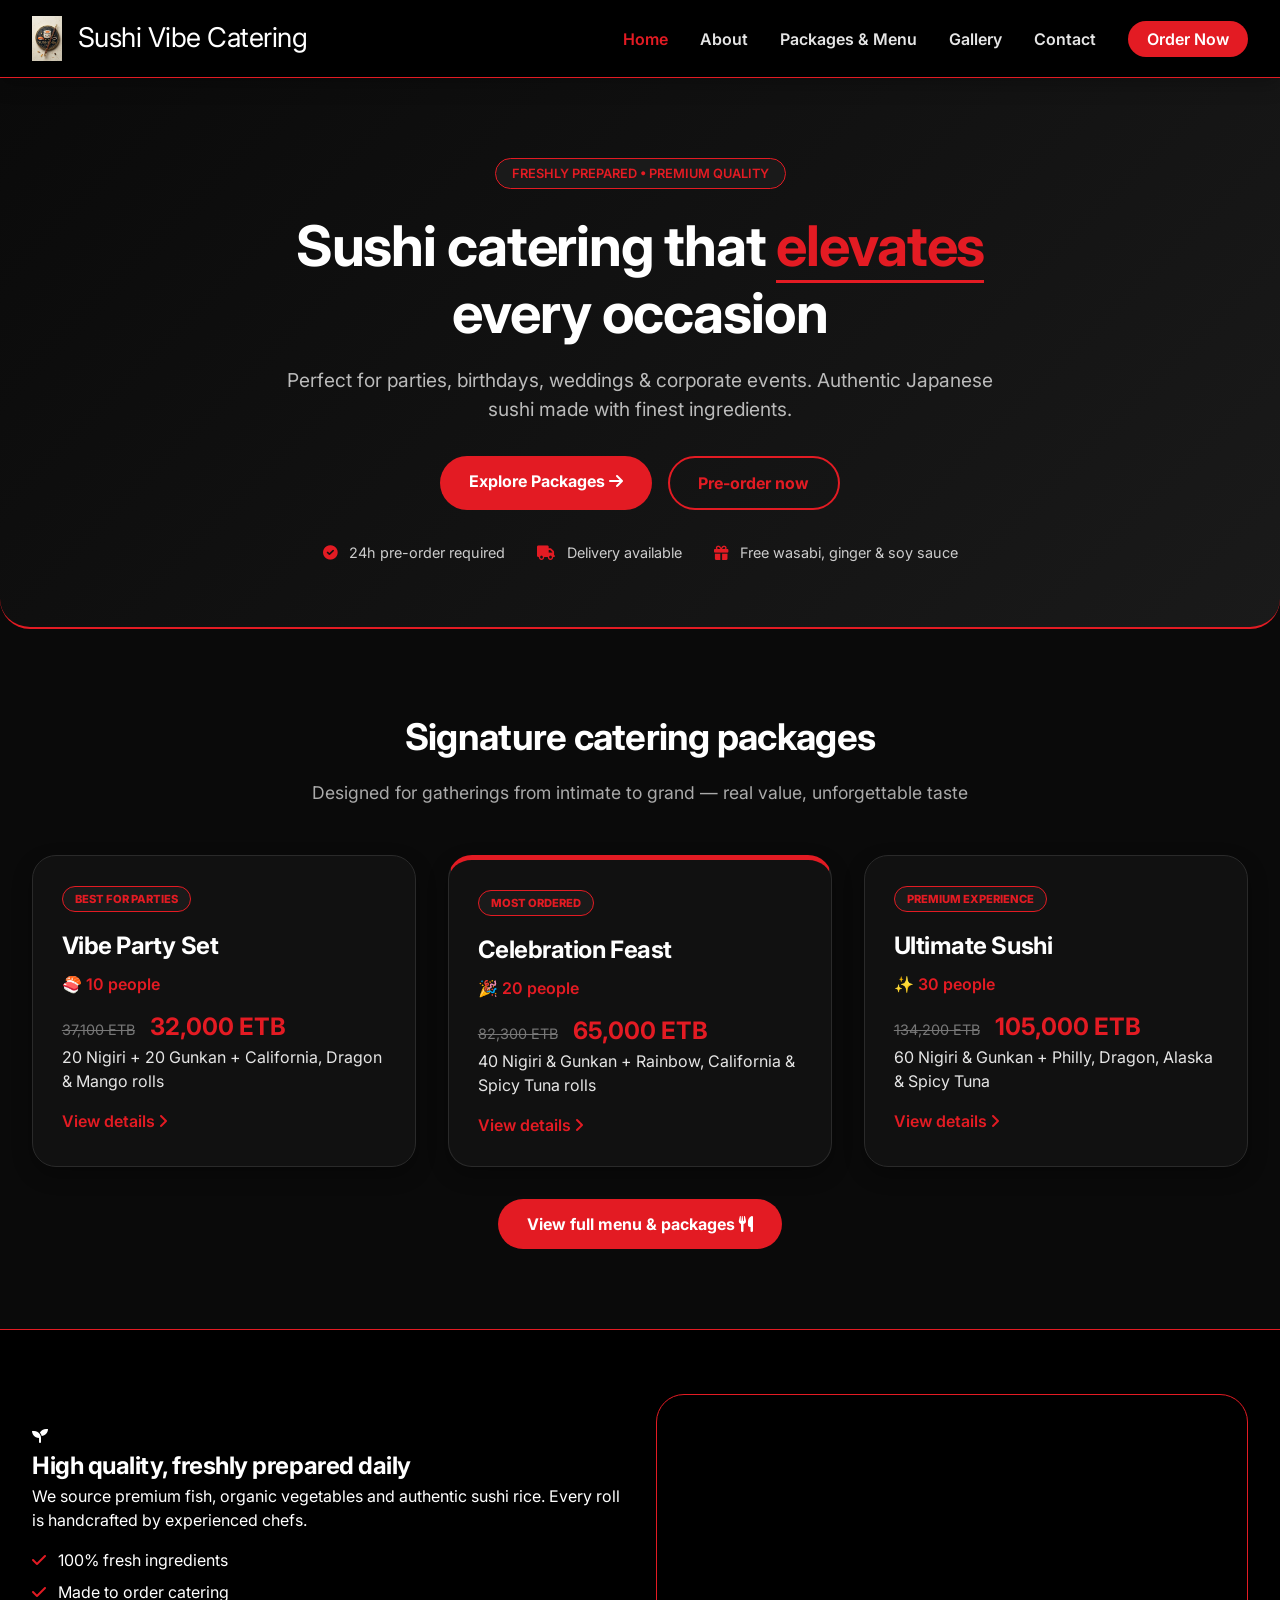
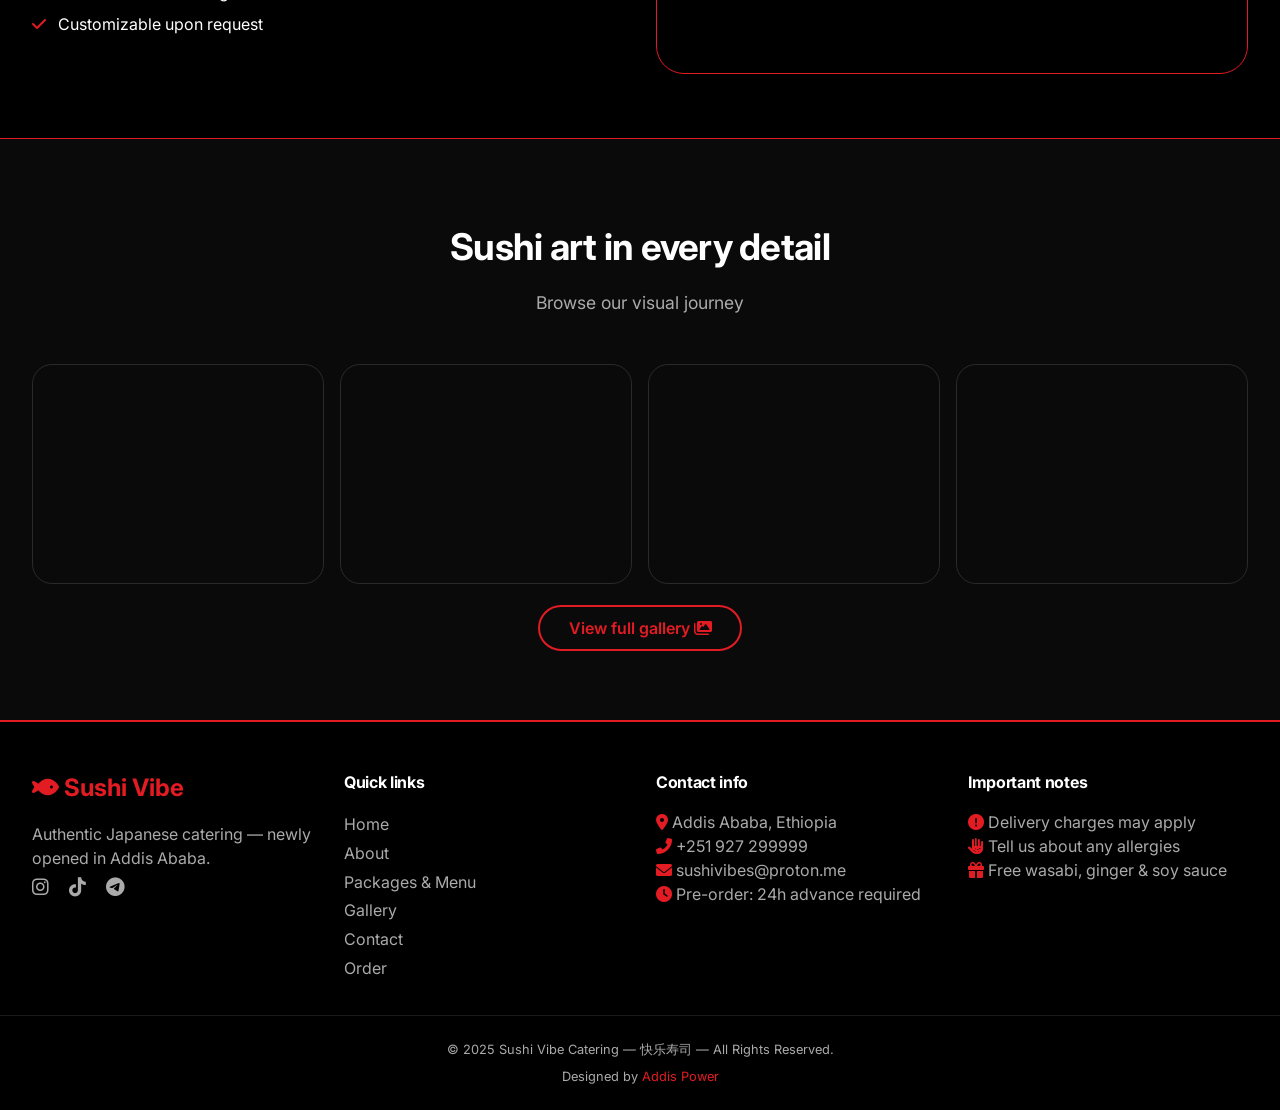
==== commit f1e85cb8: "Update index.html" ====
--- a/index.html
+++ b/index.html
@@ -14,7 +14,11 @@
   <header class="site-header">
     <div class="container nav-container">
       <div class="logo">
-        <a href="index.html"><i class="fas fa-fish"></i> Sushi Vibe <span>Catering</span></a>
+        <a href="index.html">
+          <!-- Using your actual logo image from GitHub -->
+          <img src="logo.png" alt="Sushi Vibe Logo" style="height: 45px; width: auto; vertical-align: middle; margin-right: 10px;">
+          <span style="display: inline-block; vertical-align: middle;">Sushi Vibe <span>Catering</span></span>
+        </a>
       </div>
       <nav class="main-nav">
         <ul>
@@ -127,16 +131,16 @@
     </section>
   </main>
 
-  <!-- FOOTER -->
+  <!-- FOOTER (UPDATED with All Rights Reserved and your link) -->
   <footer class="site-footer">
     <div class="container footer-inner">
       <div class="footer-col">
         <div class="footer-logo"><i class="fas fa-fish"></i> Sushi Vibe</div>
-        <p>Authentic Japanese catering elevating your events with artisanal sushi, premium service and vibrant flavors.</p>
+        <p>Authentic Japanese catering — newly opened in Addis Ababa.</p>
         <div class="social-icons">
-          <a href="#"><i class="fab fa-instagram"></i></a>
-          <a href="#"><i class="fab fa-facebook"></i></a>
-          <a href="#"><i class="fab fa-twitter"></i></a>
+          <a href="https://instagram.com/Sushi_vibe26" target="_blank"><i class="fab fa-instagram"></i></a>
+          <a href="https://tiktok.com/@sushivibe.caterin" target="_blank"><i class="fab fa-tiktok"></i></a>
+          <a href="https://t.me/sushivib" target="_blank"><i class="fab fa-telegram"></i></a>
         </div>
       </div>
       <div class="footer-col">
@@ -153,21 +157,22 @@
       <div class="footer-col">
         <h4>Contact info</h4>
         <ul class="contact-info">
-          <li><i class="fas fa-map-marker-alt"></i> Addis Ababa, Ethiopia</li>
-          <li><i class="fas fa-phone-alt"></i> +251 912 345 678</li>
-          <li><i class="fas fa-envelope"></i> hello@sushivibe.com</li>
-          <li><i class="fas fa-clock"></i> Pre-order: 24h advance required</li>
+          <li><i class="fas fa-map-marker-alt" style="color: #e31b23;"></i> Addis Ababa, Ethiopia</li>
+          <li><i class="fas fa-phone-alt" style="color: #e31b23;"></i> +251 927 299999</li>
+          <li><i class="fas fa-envelope" style="color: #e31b23;"></i> sushivibes@proton.me</li>
+          <li><i class="fas fa-clock" style="color: #e31b23;"></i> Pre-order: 24h advance required</li>
         </ul>
       </div>
       <div class="footer-col">
         <h4>Important notes</h4>
-        <p><i class="fas fa-exclamation-circle"></i> Delivery charges may apply</p>
-        <p><i class="fas fa-allergies"></i> Tell us about any allergies</p>
-        <p><i class="fas fa-gift"></i> Free wasabi, ginger & soy sauce</p>
+        <p><i class="fas fa-exclamation-circle" style="color: #e31b23;"></i> Delivery charges may apply</p>
+        <p><i class="fas fa-allergies" style="color: #e31b23;"></i> Tell us about any allergies</p>
+        <p><i class="fas fa-gift" style="color: #e31b23;"></i> Free wasabi, ginger & soy sauce</p>
       </div>
     </div>
     <div class="footer-bottom">
-      <p>&copy; 2025 Sushi Vibe Catering — 快乐寿司 — All prices in ETB</p>
+      <p>&copy; 2025 Sushi Vibe Catering — 快乐寿司 — All Rights Reserved.</p>
+      <p style="margin-top: 0.5rem; font-size: 0.8rem;">Designed by <a href="http://addispower.pages.dev/" target="_blank" style="color: #e31b23; text-decoration: none;">Addis Power</a></p>
     </div>
   </footer>
 
--- a/css/style.css
+++ b/css/style.css
@@ -7,8 +7,8 @@
 
 body {
   font-family: 'Inter', sans-serif;
-  background-color: #fefaf5;
-  color: #1e2a2f;
+  background-color: #0a0a0a;
+  color: #e5e5e5;
   line-height: 1.5;
   scroll-behavior: smooth;
 }
@@ -23,6 +23,7 @@
 h1, h2, h3, h4 {
   font-weight: 700;
   letter-spacing: -0.02em;
+  color: #ffffff;
 }
 
 h1 {
@@ -47,22 +48,23 @@
 
 .section-header h2 {
   font-size: 2.3rem;
-  color: #222;
+  color: #ffffff;
 }
 
 .section-header p {
-  color: #5a6e6b;
+  color: #aaaaaa;
   font-size: 1.1rem;
 }
 
 /* ========== HEADER & NAVIGATION ========== */
 .site-header {
-  background: white;
-  box-shadow: 0 4px 20px rgba(0,0,0,0.03);
+  background: #000000;
+  box-shadow: 0 4px 20px rgba(0,0,0,0.3);
   position: sticky;
   top: 0;
   z-index: 100;
   padding: 1rem 0;
+  border-bottom: 1px solid #e31b23;
 }
 
 .nav-container {
@@ -76,18 +78,18 @@
   font-size: 1.7rem;
   font-weight: 800;
   text-decoration: none;
-  color: #c53a1f;
+  color: #e31b23;
   letter-spacing: -0.5px;
 }
 
 .logo i {
-  color: #e07a3a;
+  color: #e31b23;
   margin-right: 6px;
 }
 
 .logo span {
   font-weight: 400;
-  color: #2c5f2d;
+  color: #ffffff;
 }
 
 .main-nav ul {
@@ -99,37 +101,39 @@
 .main-nav a {
   text-decoration: none;
   font-weight: 600;
-  color: #2d3e3b;
+  color: #e5e5e5;
   transition: 0.2s;
 }
 
 .main-nav a:hover, .main-nav a.active {
-  color: #c53a1f;
+  color: #e31b23;
 }
 
 .order-cta {
-  background: #c53a1f;
+  background: #e31b23;
   color: white !important;
   padding: 0.5rem 1.2rem;
   border-radius: 40px;
 }
 
 .order-cta:hover {
-  background: #a22e16;
+  background: #b8151c;
 }
 
 .mobile-toggle {
   display: none;
   font-size: 1.8rem;
   cursor: pointer;
+  color: white;
 }
 
 /* ========== HERO SECTION ========== */
 .hero {
-  background: linear-gradient(135deg, #fff5ec 0%, #fce6d8 100%);
+  background: linear-gradient(135deg, #0a0a0a 0%, #1a1a1a 100%);
   padding: 5rem 0 4rem;
   border-bottom-left-radius: 30px;
   border-bottom-right-radius: 30px;
+  border-bottom: 2px solid #e31b23;
 }
 
 .hero-content {
@@ -139,12 +143,13 @@
 }
 
 .hero-tag {
-  background: #fff0e0;
+  background: #1a1a1a;
   padding: 0.3rem 1rem;
   border-radius: 40px;
   font-size: 0.8rem;
   font-weight: 600;
-  color: #c53a1f;
+  color: #e31b23;
+  border: 1px solid #e31b23;
   display: inline-block;
   margin-bottom: 1.5rem;
 }
@@ -155,13 +160,13 @@
 }
 
 .highlight {
-  color: #c53a1f;
-  border-bottom: 3px solid #ffb347;
+  color: #e31b23;
+  border-bottom: 3px solid #e31b23;
 }
 
 .hero p {
   font-size: 1.2rem;
-  color: #4a5b58;
+  color: #bbbbbb;
   margin-bottom: 2rem;
 }
 
@@ -182,23 +187,24 @@
 }
 
 .btn-primary {
-  background: #c53a1f;
+  background: #e31b23;
   color: white;
   border: none;
 }
 
 .btn-primary:hover {
-  background: #9f2e16;
+  background: #b8151c;
   transform: translateY(-2px);
 }
 
 .btn-outline {
-  border: 2px solid #c53a1f;
-  color: #c53a1f;
+  border: 2px solid #e31b23;
+  color: #e31b23;
+  background: transparent;
 }
 
 .btn-outline:hover {
-  background: #c53a1f;
+  background: #e31b23;
   color: white;
 }
 
@@ -207,16 +213,18 @@
   gap: 2rem;
   justify-content: center;
   font-size: 0.9rem;
-  color: #2c5f2d;
+  color: #cccccc;
 }
 
 .hero-features i {
   margin-right: 8px;
+  color: #e31b23;
 }
 
 /* ========== PACKAGES PREVIEW (HOME) ========== */
 .packages-preview {
   padding: 5rem 0;
+  background: #0a0a0a;
 }
 
 .preview-cards {
@@ -227,56 +235,63 @@
 }
 
 .preview-card {
-  background: white;
+  background: #111111;
   border-radius: 24px;
   padding: 1.8rem;
-  box-shadow: 0 8px 20px rgba(0,0,0,0.05);
+  box-shadow: 0 8px 20px rgba(0,0,0,0.3);
   transition: 0.25s;
-  border: 1px solid #ffe3d4;
+  border: 1px solid #2a2a2a;
+}
+
+.preview-card:hover {
+  transform: translateY(-5px);
+  border-color: #e31b23;
 }
 
 .preview-card.featured {
-  border-top: 5px solid #c53a1f;
+  border-top: 5px solid #e31b23;
   transform: scale(1.02);
 }
 
 .card-badge {
-  background: #ffefe5;
+  background: #1a1a1a;
   display: inline-block;
   padding: 0.25rem 0.75rem;
   border-radius: 30px;
   font-size: 0.7rem;
   font-weight: 800;
   margin-bottom: 1rem;
-  color: #c53a1f;
+  color: #e31b23;
+  border: 1px solid #e31b23;
 }
 
 .preview-card h3 {
   margin-bottom: 0.5rem;
+  color: white;
 }
 
 .people {
-  color: #e07a3a;
+  color: #e31b23;
   font-weight: 600;
   margin-bottom: 0.8rem;
 }
 
 .preview-price .old {
   text-decoration: line-through;
-  color: #aaa;
+  color: #777777;
   font-size: 0.9rem;
   margin-right: 0.7rem;
 }
 
 .preview-price strong {
   font-size: 1.5rem;
-  color: #c53a1f;
+  color: #e31b23;
 }
 
 .btn-small {
   display: inline-block;
   margin-top: 1rem;
-  color: #c53a1f;
+  color: #e31b23;
   font-weight: 600;
   text-decoration: none;
 }
@@ -287,19 +302,21 @@
 }
 
 .btn-secondary {
-  background: #2c5f2d;
+  background: #e31b23;
   color: white;
 }
 
 .btn-secondary:hover {
-  background: #1f4520;
+  background: #b8151c;
 }
 
 /* ========== INGREDIENTS BANNER ========== */
 .ingredients-banner {
-  background: #2c3e31;
+  background: #000000;
   color: white;
   padding: 4rem 0;
+  border-top: 1px solid #e31b23;
+  border-bottom: 1px solid #e31b23;
 }
 
 .ingredients-grid {
@@ -316,6 +333,11 @@
 
 .ingredients-text li {
   margin: 0.5rem 0;
+}
+
+.ingredients-text li i {
+  color: #e31b23;
+  margin-right: 8px;
 }
 
 .ingredients-img {
@@ -323,12 +345,13 @@
   background-size: cover;
   border-radius: 28px;
   height: 280px;
+  border: 1px solid #e31b23;
 }
 
 /* ========== GALLERY TEASER ========== */
 .gallery-teaser {
   padding: 5rem 0;
-  background: #fef8f2;
+  background: #0a0a0a;
 }
 
 .teaser-grid {
@@ -342,22 +365,35 @@
   background-size: cover;
   border-radius: 20px;
   transition: 0.3s;
+  border: 1px solid #2a2a2a;
+}
+
+.teaser-item:hover {
+  transform: scale(1.02);
+  border-color: #e31b23;
 }
 
 .btn-outline-dark {
-  border: 2px solid #c53a1f;
+  border: 2px solid #e31b23;
   padding: 0.7rem 1.8rem;
   border-radius: 40px;
   text-decoration: none;
   font-weight: 600;
-  color: #c53a1f;
+  color: #e31b23;
+  background: transparent;
+}
+
+.btn-outline-dark:hover {
+  background: #e31b23;
+  color: white;
 }
 
 /* ========== FOOTER ========== */
 .site-footer {
-  background: #1e2a2f;
-  color: #ddd;
+  background: #000000;
+  color: #aaaaaa;
   padding-top: 3rem;
+  border-top: 2px solid #e31b23;
 }
 
 .footer-inner {
@@ -371,12 +407,18 @@
   font-size: 1.5rem;
   font-weight: bold;
   margin-bottom: 1rem;
+  color: #e31b23;
 }
 
 .social-icons a {
-  color: white;
+  color: #e5e5e5;
   margin-right: 1rem;
   font-size: 1.2rem;
+  transition: 0.2s;
+}
+
+.social-icons a:hover {
+  color: #e31b23;
 }
 
 .footer-col h4 {
@@ -389,23 +431,28 @@
 }
 
 .footer-col a {
-  color: #ccc;
+  color: #aaaaaa;
   text-decoration: none;
   line-height: 1.8;
+}
+
+.footer-col a:hover {
+  color: #e31b23;
 }
 
 .footer-bottom {
   text-align: center;
   padding: 1.5rem;
-  border-top: 1px solid #2f3e42;
+  border-top: 1px solid #1a1a1a;
   font-size: 0.8rem;
 }
 
 /* ========== PAGES: HERO ========== */
 .page-hero {
-  background: linear-gradient(100deg, #fce6d8, #fff0e5);
+  background: linear-gradient(100deg, #0a0a0a, #1a1a1a);
   padding: 3rem 0;
   text-align: center;
+  border-bottom: 1px solid #e31b23;
 }
 
 /* ========== PACKAGES PAGE ========== */
@@ -414,19 +461,21 @@
 }
 
 .package-card-full {
-  background: white;
+  background: #111111;
   border-radius: 32px;
   margin-bottom: 3rem;
   overflow: hidden;
-  box-shadow: 0 12px 30px rgba(0,0,0,0.08);
+  box-shadow: 0 12px 30px rgba(0,0,0,0.3);
+  border: 1px solid #2a2a2a;
 }
 
 .package-badge {
-  background: #2c5f2d;
+  background: #e31b23;
   color: white;
   padding: 0.5rem 1.5rem;
   display: inline-block;
   border-radius: 0 0 20px 0;
+  font-weight: bold;
 }
 
 .package-grid {
@@ -438,65 +487,73 @@
 
 .package-info h2 {
   margin-bottom: 0.5rem;
+  color: white;
 }
 
 .menu-breakdown ul {
   margin: 1rem 0 1rem 1.2rem;
   line-height: 1.7;
+  color: #cccccc;
 }
 
 .price-box {
-  background: #faf3ec;
+  background: #1a1a1a;
   padding: 1rem;
   border-radius: 20px;
   margin: 1rem 0;
+  border-left: 3px solid #e31b23;
 }
 
 .original-price {
   text-decoration: line-through;
   display: block;
-  color: #6f6f6f;
+  color: #888888;
 }
 
 .special-price {
   font-size: 1.8rem;
   font-weight: 800;
-  color: #c53a1f;
+  color: #e31b23;
 }
 
 .save-tag {
-  background: #c53a1f20;
+  background: #e31b2320;
   padding: 0.2rem 0.8rem;
   border-radius: 30px;
   font-weight: bold;
+  color: #e31b23;
 }
 
 .free-gift {
   margin: 1rem 0;
   font-weight: 600;
+  color: #e31b23;
 }
 
 .btn-order-now {
-  background: #2c5f2d;
+  background: #e31b23;
   color: white;
   display: inline-block;
   margin-top: 0.5rem;
+}
+
+.btn-order-now:hover {
+  background: #b8151c;
 }
 
 .package-visual {
   background-size: cover;
   border-radius: 24px;
-}
-
-.vibe-bg { background-image: url('https://images.unsplash.com/photo-1553621042-f6e147245754?w=400&h=300&fit=crop'); background-size: cover; }
-.feast-bg { background-image: url('https://images.unsplash.com/photo-1617196034183-421b4917c92d?w=400&h=300&fit=crop'); }
-.ultimate-bg { background-image: url('https://images.unsplash.com/photo-1579871494447-9811cf80d66c?w=400&h=300&fit=crop'); }
+  border: 1px solid #e31b23;
+}
 
 .notice-board {
   text-align: center;
-  background: #e7f0ed;
+  background: #111111;
   padding: 1.5rem;
   border-radius: 32px;
+  border: 1px solid #e31b23;
+  color: #cccccc;
 }
 
 /* ========== CONTACT PAGE ========== */
@@ -508,17 +565,25 @@
 }
 
 .info-card {
-  background: white;
+  background: #111111;
   border-radius: 20px;
   padding: 1.5rem;
   margin-bottom: 1rem;
-  box-shadow: 0 2px 10px rgba(0,0,0,0.05);
+  box-shadow: 0 2px 10px rgba(0,0,0,0.3);
+  border: 1px solid #2a2a2a;
+}
+
+.info-card i {
+  color: #e31b23;
+  font-size: 1.5rem;
+  margin-bottom: 0.5rem;
 }
 
 .modern-form {
-  background: white;
+  background: #111111;
   padding: 2rem;
   border-radius: 28px;
+  border: 1px solid #2a2a2a;
 }
 
 .form-row {
@@ -535,14 +600,22 @@
   font-weight: 600;
   display: block;
   margin-bottom: 0.3rem;
+  color: #e5e5e5;
 }
 
 input, select, textarea {
   width: 100%;
   padding: 0.7rem 1rem;
-  border: 1px solid #e2dcd5;
+  border: 1px solid #2a2a2a;
   border-radius: 16px;
   font-family: inherit;
+  background: #1a1a1a;
+  color: white;
+}
+
+input:focus, select:focus, textarea:focus {
+  outline: none;
+  border-color: #e31b23;
 }
 
 .btn-large {
@@ -559,11 +632,12 @@
 }
 
 .form-card {
-  background: white;
+  background: #111111;
   border-radius: 24px;
   padding: 1.8rem;
   margin-bottom: 1.5rem;
-  box-shadow: 0 4px 12px rgba(0,0,0,0.04);
+  box-shadow: 0 4px 12px rgba(0,0,0,0.3);
+  border: 1px solid #2a2a2a;
 }
 
 .pkg-option {
@@ -571,39 +645,48 @@
   align-items: center;
   gap: 1rem;
   padding: 1rem;
-  border: 1px solid #eee;
+  border: 1px solid #2a2a2a;
   border-radius: 20px;
   margin-bottom: 0.5rem;
   cursor: pointer;
+  background: #1a1a1a;
 }
 
 .pkg-option.selected {
-  border-color: #c53a1f;
+  border-color: #e31b23;
+  background: #1a1a1a;
 }
 
 .summary-line {
   display: flex;
   justify-content: space-between;
   padding: 0.5rem 0;
-  border-bottom: 1px dashed #ddd;
+  border-bottom: 1px dashed #2a2a2a;
+  color: #cccccc;
 }
 
 .summary-total {
   font-size: 1.3rem;
   font-weight: 800;
   margin-top: 1rem;
+  color: #e31b23;
 }
 
 .btn-submit-order {
   width: 100%;
-  background: #c53a1f;
+  background: #e31b23;
 }
 
 .order-sidebar .info-box {
-  background: white;
+  background: #111111;
   border-radius: 20px;
   padding: 1.2rem;
   margin-bottom: 1.2rem;
+  border: 1px solid #2a2a2a;
+}
+
+.info-box i {
+  color: #e31b23;
 }
 
 /* ========== GALLERY MASONRY ========== */
@@ -615,17 +698,18 @@
 }
 
 .filter-btn {
-  background: none;
-  border: 1px solid #ddd;
+  background: #1a1a1a;
+  border: 1px solid #2a2a2a;
   padding: 0.5rem 1.2rem;
   border-radius: 40px;
   cursor: pointer;
+  color: #e5e5e5;
 }
 
 .filter-btn.active {
-  background: #c53a1f;
-  color: white;
-  border-color: #c53a1f;
+  background: #e31b23;
+  color: white;
+  border-color: #e31b23;
 }
 
 .gallery-masonry {
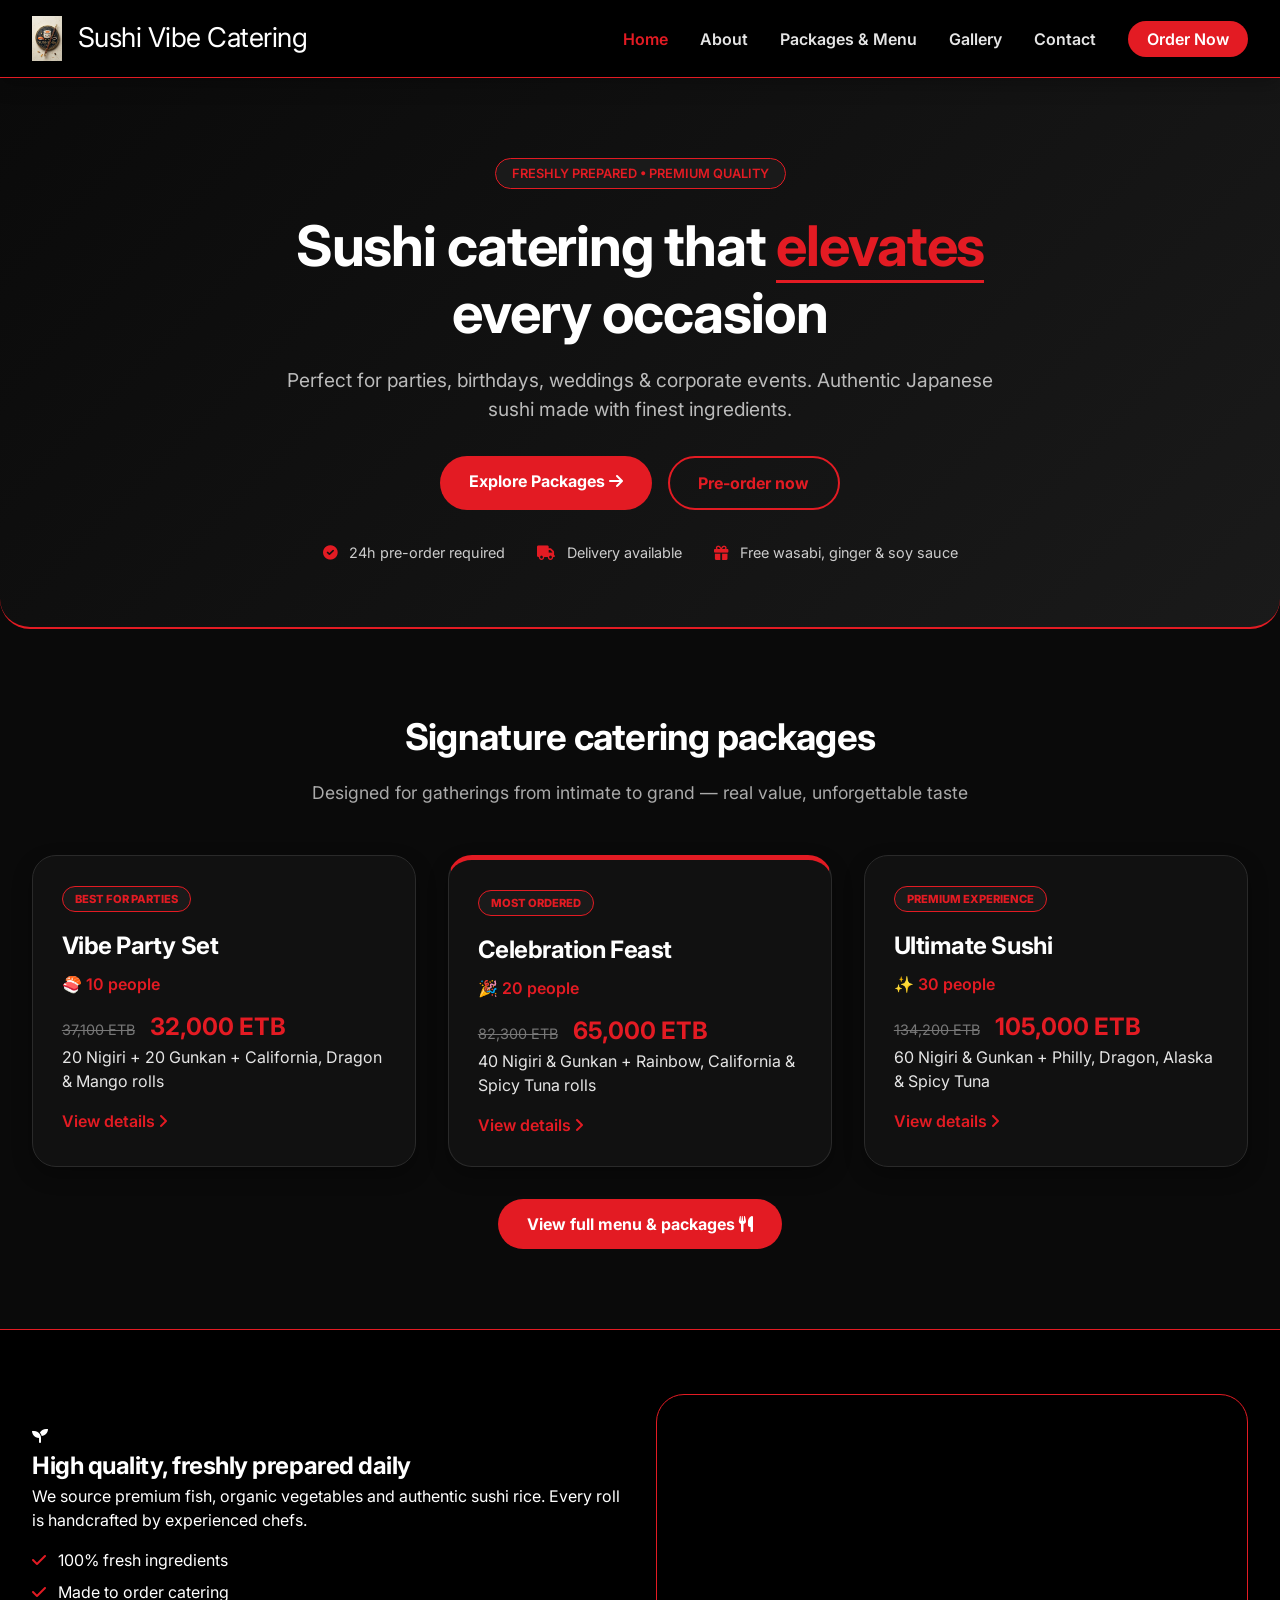
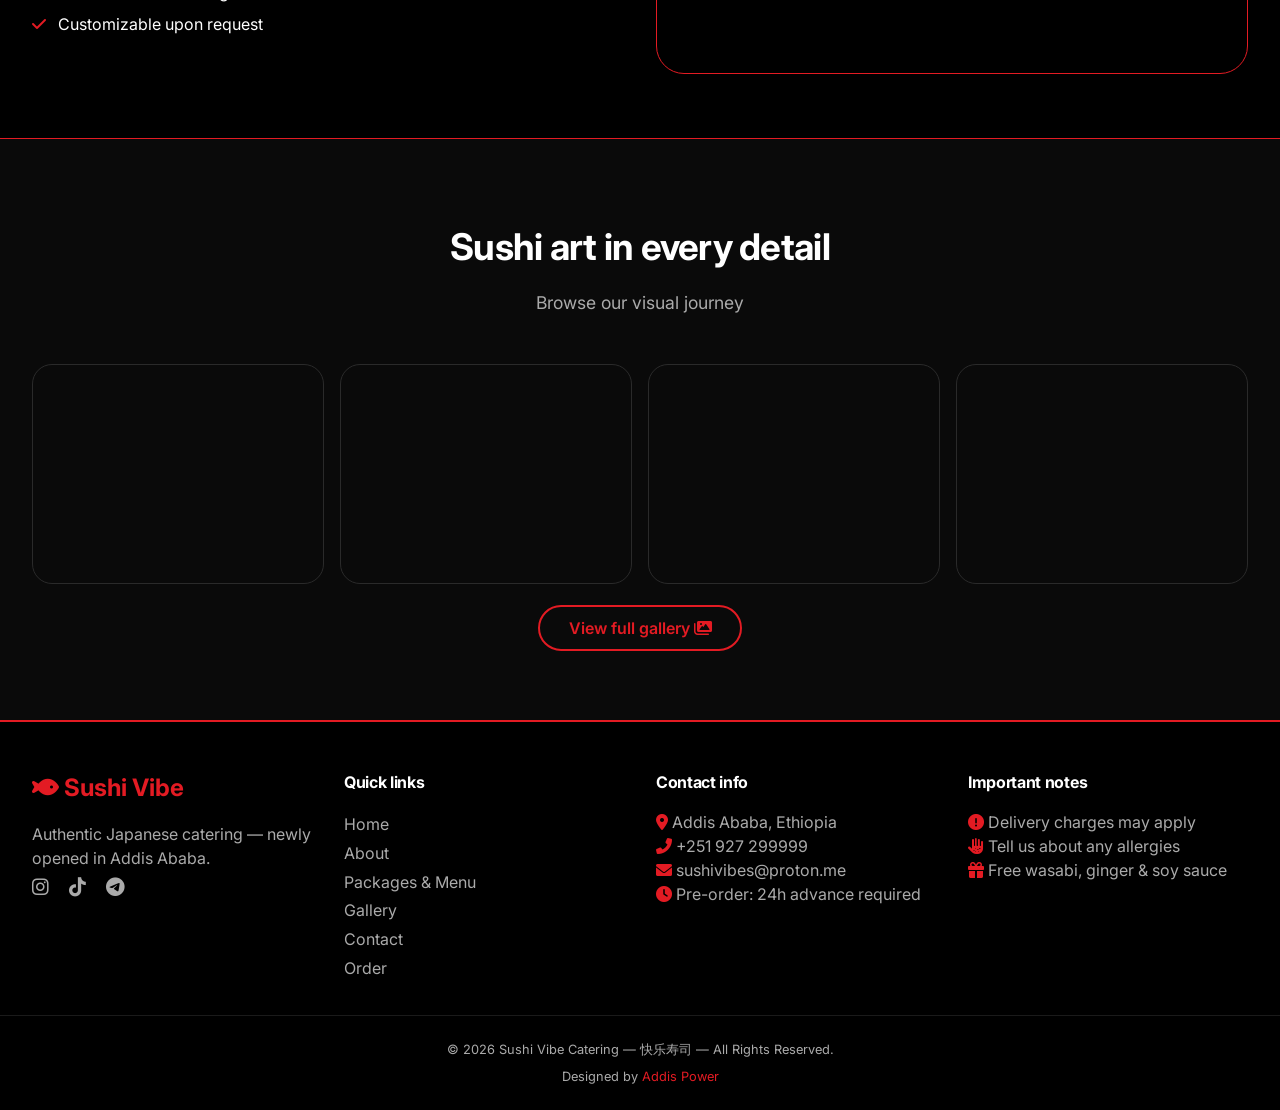
==== commit c6edb9fd: "Update index.html" ====
--- a/index.html
+++ b/index.html
@@ -131,7 +131,7 @@
     </section>
   </main>
 
-  <!-- FOOTER (UPDATED with All Rights Reserved and your link) -->
+  <!-- FOOTER - UPDATED WITH 2026 COPYRIGHT -->
   <footer class="site-footer">
     <div class="container footer-inner">
       <div class="footer-col">
@@ -171,7 +171,8 @@
       </div>
     </div>
     <div class="footer-bottom">
-      <p>&copy; 2025 Sushi Vibe Catering — 快乐寿司 — All Rights Reserved.</p>
+      <!-- YEAR UPDATED TO 2026 -->
+      <p>&copy; 2026 Sushi Vibe Catering — 快乐寿司 — All Rights Reserved.</p>
       <p style="margin-top: 0.5rem; font-size: 0.8rem;">Designed by <a href="http://addispower.pages.dev/" target="_blank" style="color: #e31b23; text-decoration: none;">Addis Power</a></p>
     </div>
   </footer>
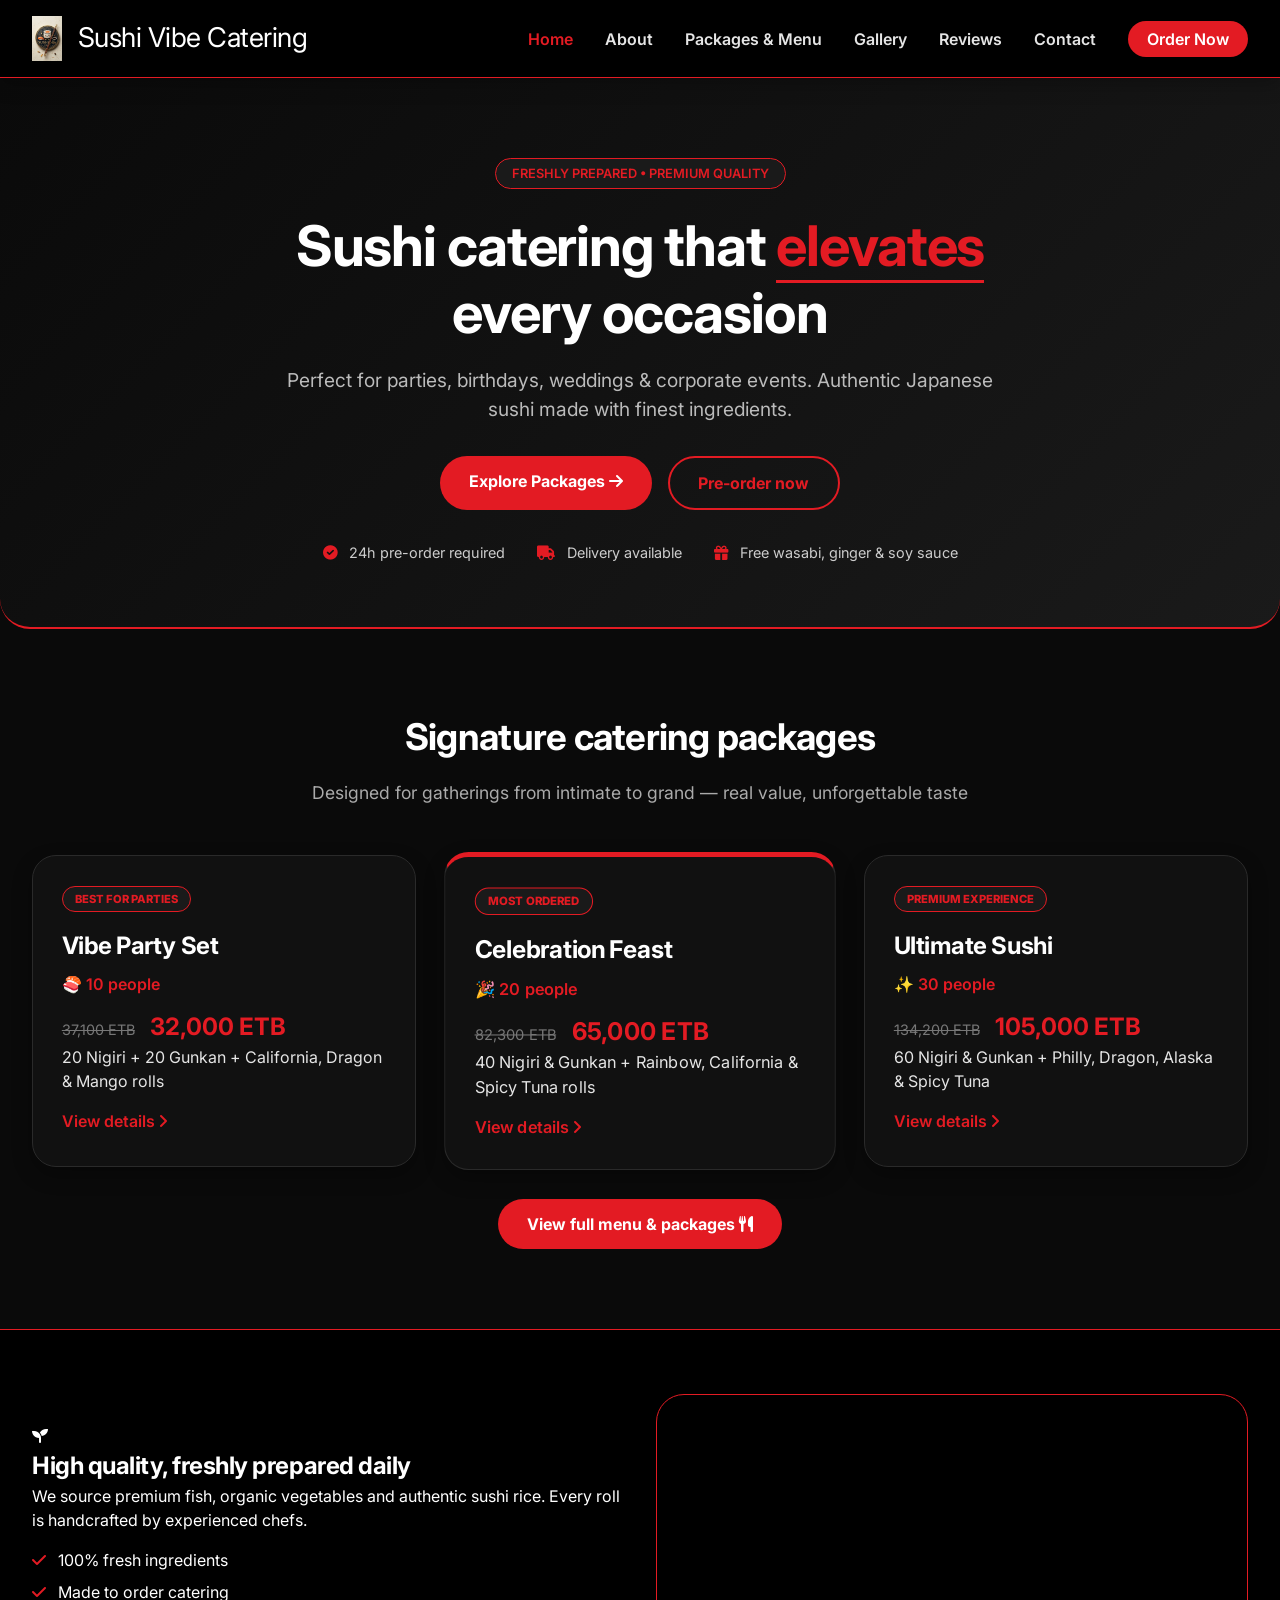
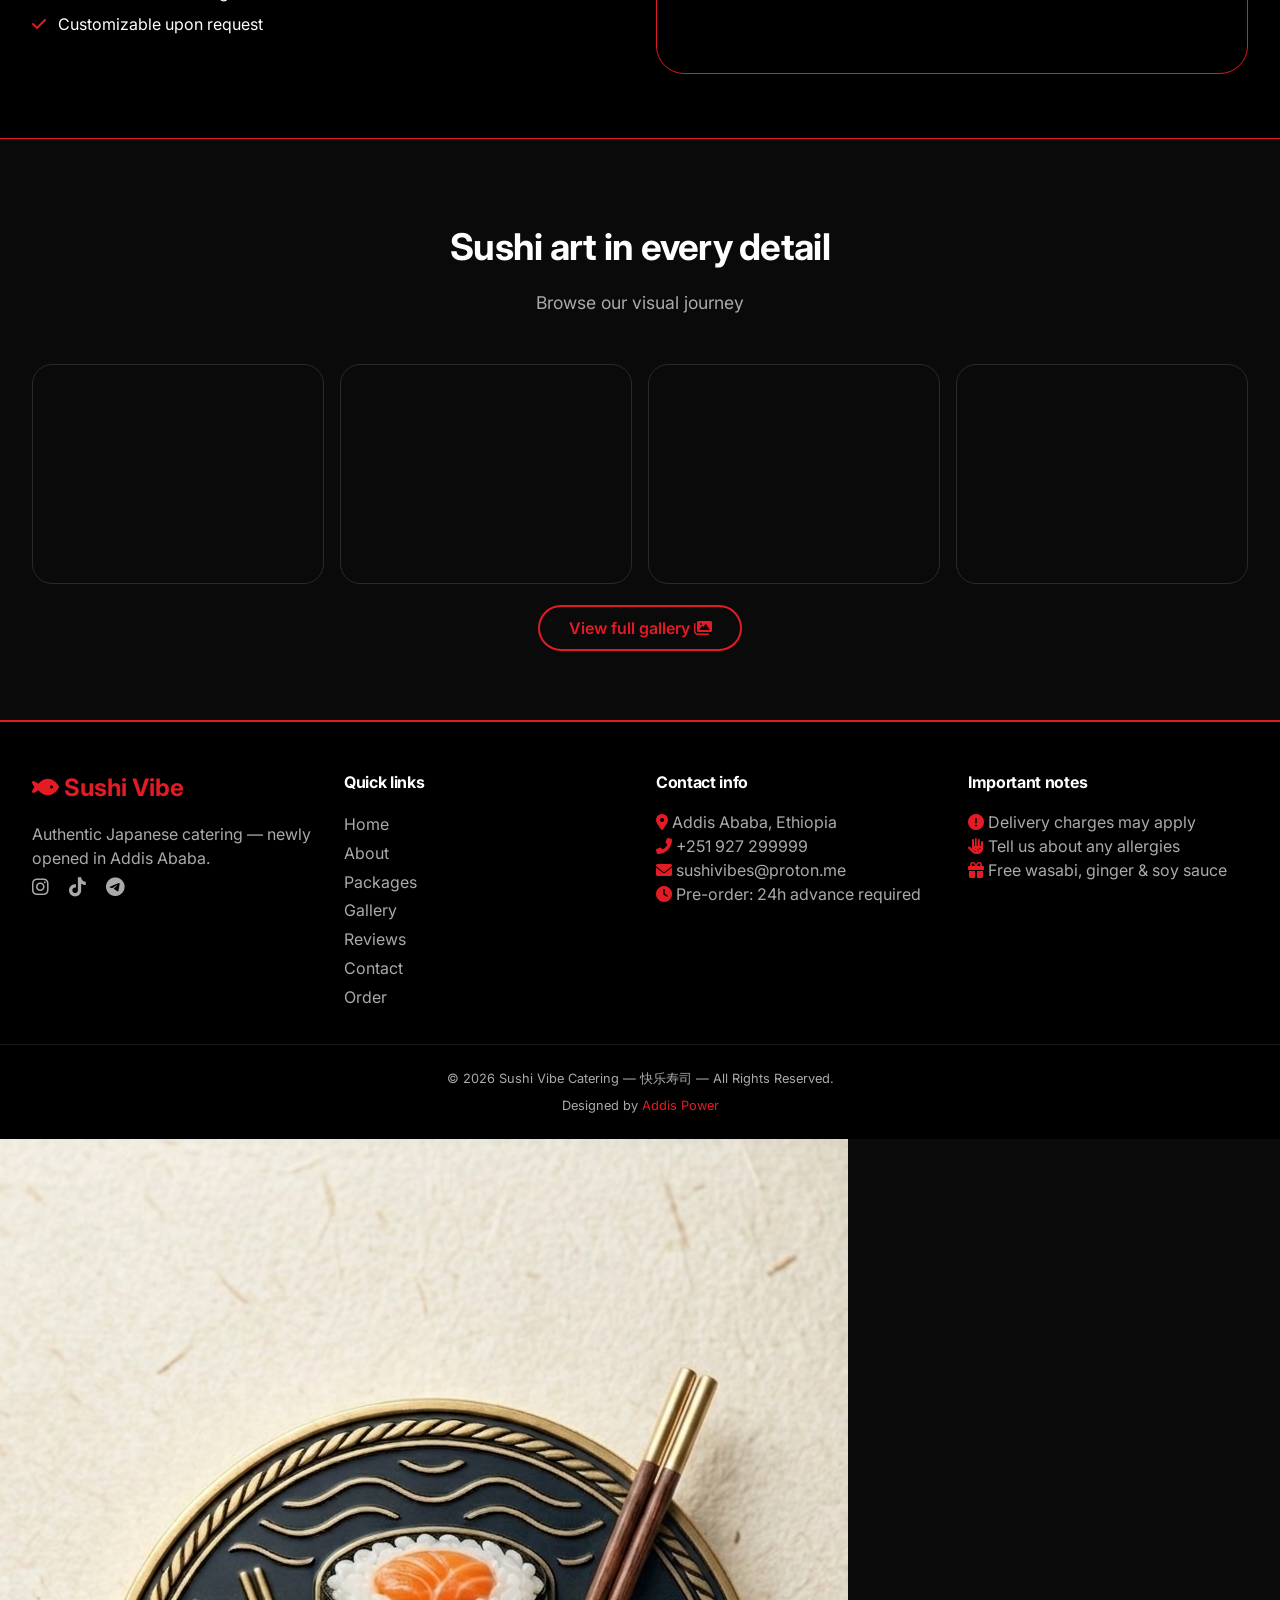
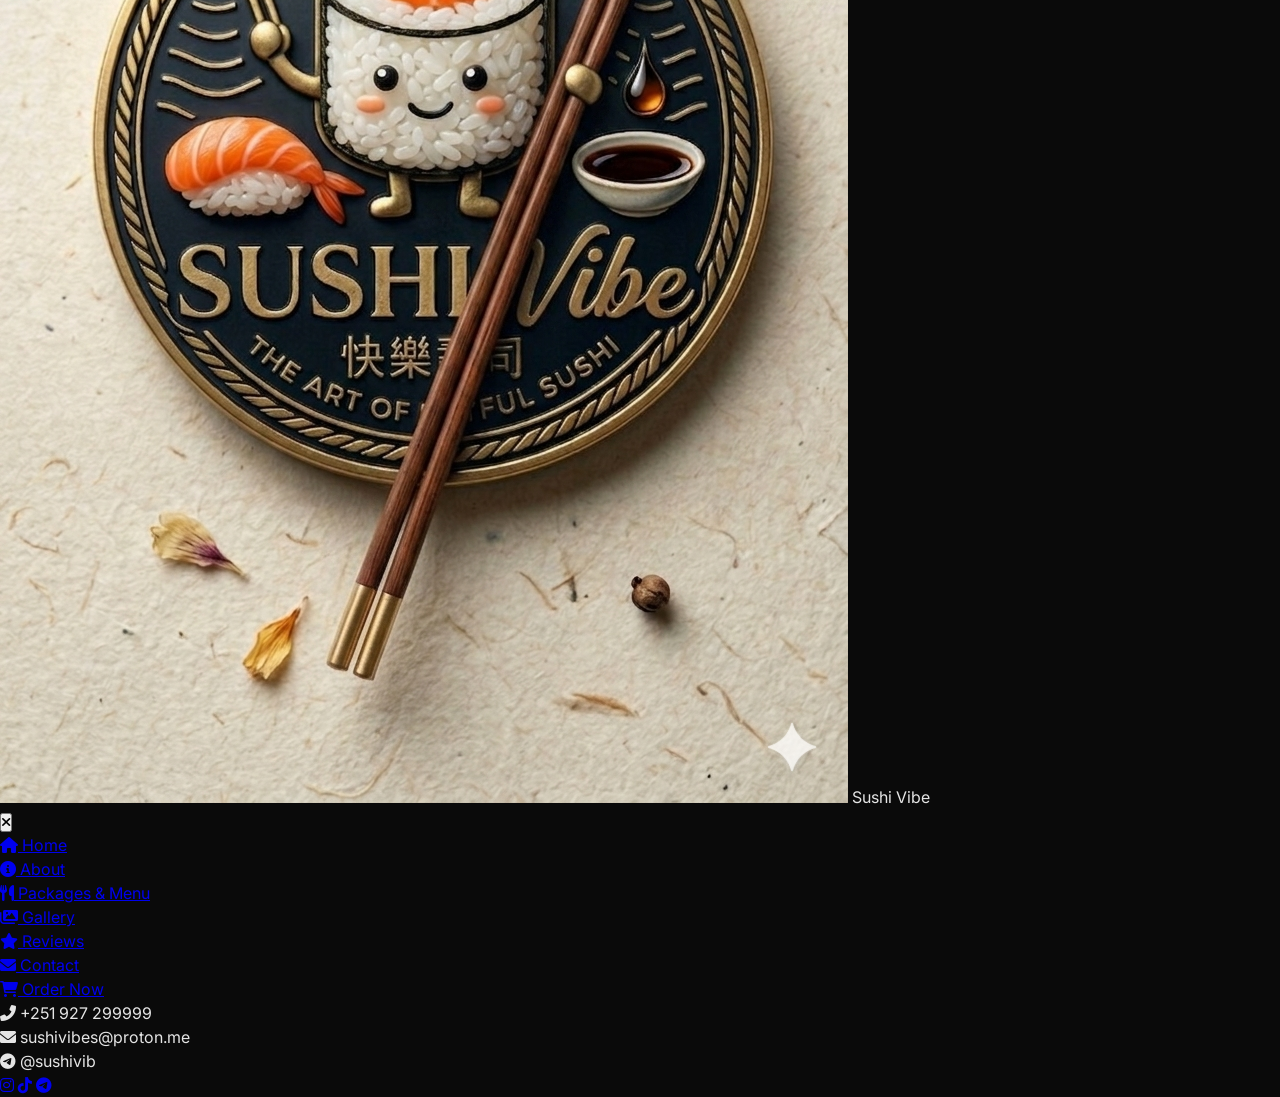
==== commit 3465d523: "Update index.html" ====
--- a/index.html
+++ b/index.html
@@ -15,17 +15,17 @@
     <div class="container nav-container">
       <div class="logo">
         <a href="index.html">
-          <!-- Using your actual logo image from GitHub -->
           <img src="logo.png" alt="Sushi Vibe Logo" style="height: 45px; width: auto; vertical-align: middle; margin-right: 10px;">
           <span style="display: inline-block; vertical-align: middle;">Sushi Vibe <span>Catering</span></span>
         </a>
       </div>
       <nav class="main-nav">
         <ul>
-          <li><a href="index.html">Home</a></li>
+          <li><a href="index.html" class="active">Home</a></li>
           <li><a href="about.html">About</a></li>
           <li><a href="packages.html">Packages & Menu</a></li>
           <li><a href="gallery.html">Gallery</a></li>
+          <li><a href="reviews.html">Reviews</a></li>
           <li><a href="contact.html">Contact</a></li>
           <li><a href="order.html" class="order-cta">Order Now</a></li>
         </ul>
@@ -55,7 +55,7 @@
       </div>
     </section>
 
-    <!-- PACKAGES PREVIEW (ONLY THE 3 ORIGINAL PACKAGES) -->
+    <!-- PACKAGES PREVIEW -->
     <section class="packages-preview">
       <div class="container">
         <div class="section-header">
@@ -131,7 +131,7 @@
     </section>
   </main>
 
-  <!-- FOOTER - UPDATED WITH 2026 COPYRIGHT -->
+  <!-- FOOTER - ONLY ONE -->
   <footer class="site-footer">
     <div class="container footer-inner">
       <div class="footer-col">
@@ -148,8 +148,9 @@
         <ul>
           <li><a href="index.html">Home</a></li>
           <li><a href="about.html">About</a></li>
-          <li><a href="packages.html">Packages & Menu</a></li>
+          <li><a href="packages.html">Packages</a></li>
           <li><a href="gallery.html">Gallery</a></li>
+          <li><a href="reviews.html">Reviews</a></li>
           <li><a href="contact.html">Contact</a></li>
           <li><a href="order.html">Order</a></li>
         </ul>
@@ -171,12 +172,12 @@
       </div>
     </div>
     <div class="footer-bottom">
-      <!-- YEAR UPDATED TO 2026 -->
       <p>&copy; 2026 Sushi Vibe Catering — 快乐寿司 — All Rights Reserved.</p>
       <p style="margin-top: 0.5rem; font-size: 0.8rem;">Designed by <a href="http://addispower.pages.dev/" target="_blank" style="color: #e31b23; text-decoration: none;">Addis Power</a></p>
     </div>
   </footer>
 
   <script src="js/main.js"></script>
+  <script src="js/reviews.js"></script>
 </body>
 </html>
--- a/css/style.css
+++ b/css/style.css
@@ -747,28 +747,574 @@
   opacity: 1;
 }
 
-/* ========== RESPONSIVE ========== */
-@media (max-width: 820px) {
-  .main-nav {
-    display: none;
-  }
+/* ========== CUSTOMER REVIEWS SECTION ========== */
+.reviews-section {
+  padding: 4rem 0 5rem;
+  background: linear-gradient(135deg, #0a0a0a 0%, #0f0f0f 100%);
+}
+
+.reviews-header {
+  text-align: center;
+  margin-bottom: 3rem;
+}
+
+.reviews-header h2 {
+  font-size: 2.3rem;
+  color: #ffffff;
+  margin-bottom: 0.5rem;
+}
+
+.reviews-header h2 i {
+  color: #e31b23;
+  margin-right: 10px;
+}
+
+.reviews-header p {
+  color: #aaaaaa;
+  font-size: 1.1rem;
+}
+
+/* Rating Summary */
+.rating-summary {
+  display: flex;
+  justify-content: center;
+  align-items: center;
+  gap: 3rem;
+  margin-bottom: 3rem;
+  flex-wrap: wrap;
+  background: #111111;
+  padding: 2rem;
+  border-radius: 28px;
+  border: 1px solid #2a2a2a;
+}
+
+.average-rating {
+  text-align: center;
+}
+
+.average-rating .avg-number {
+  font-size: 3.5rem;
+  font-weight: 800;
+  color: #e31b23;
+}
+
+.average-rating .avg-stars {
+  margin: 0.5rem 0;
+}
+
+.average-rating .avg-stars i {
+  color: #ffc107;
+  font-size: 1.2rem;
+}
+
+.average-rating .avg-count {
+  color: #888;
+  font-size: 0.9rem;
+}
+
+.rating-bars {
+  flex: 1;
+  max-width: 300px;
+}
+
+.rating-bar-item {
+  display: flex;
+  align-items: center;
+  gap: 10px;
+  margin-bottom: 8px;
+}
+
+.rating-bar-item span:first-child {
+  width: 40px;
+  font-size: 0.85rem;
+  color: #ccc;
+}
+
+.rating-bar-item .bar {
+  flex: 1;
+  height: 8px;
+  background: #2a2a2a;
+  border-radius: 10px;
+  overflow: hidden;
+}
+
+.rating-bar-item .bar-fill {
+  height: 100%;
+  background: #ffc107;
+  border-radius: 10px;
+  width: 0%;
+  transition: width 0.3s;
+}
+
+.rating-bar-item .count {
+  width: 30px;
+  font-size: 0.85rem;
+  color: #ccc;
+}
+
+/* Reviews Grid */
+.reviews-grid {
+  display: grid;
+  grid-template-columns: repeat(auto-fit, minmax(350px, 1fr));
+  gap: 2rem;
+  margin-bottom: 3rem;
+}
+
+.review-card {
+  background: #111111;
+  border-radius: 24px;
+  padding: 1.8rem;
+  border: 1px solid #2a2a2a;
+  transition: all 0.3s ease;
+}
+
+.review-card:hover {
+  transform: translateY(-5px);
+  border-color: #e31b23;
+  box-shadow: 0 10px 30px rgba(227, 27, 35, 0.1);
+}
+
+.review-stars {
+  margin-bottom: 1rem;
+}
+
+.review-stars i {
+  color: #ffc107;
+  font-size: 1rem;
+  margin-right: 2px;
+}
+
+.review-stars i.far {
+  color: #444;
+}
+
+.review-text {
+  color: #e5e5e5;
+  font-size: 0.95rem;
+  line-height: 1.6;
+  margin-bottom: 1.2rem;
+  font-style: italic;
+}
+
+.review-author {
+  display: flex;
+  align-items: center;
+  gap: 12px;
+  margin-top: 1rem;
+  padding-top: 1rem;
+  border-top: 1px solid #2a2a2a;
+}
+
+.review-author .avatar {
+  width: 45px;
+  height: 45px;
+  background: linear-gradient(135deg, #e31b23, #b8151c);
+  border-radius: 50%;
+  display: flex;
+  align-items: center;
+  justify-content: center;
+  font-weight: bold;
+  font-size: 1.2rem;
+  color: white;
+}
+
+.review-author .info h4 {
+  color: white;
+  font-size: 1rem;
+  margin-bottom: 0.2rem;
+}
+
+.review-author .info p {
+  color: #e31b23;
+  font-size: 0.75rem;
+}
+
+.review-date {
+  font-size: 0.7rem;
+  color: #666;
+  margin-left: auto;
+}
+
+.no-reviews {
+  text-align: center;
+  padding: 3rem;
+  background: #111111;
+  border-radius: 24px;
+  color: #888;
+  grid-column: 1 / -1;
+}
+
+/* Review Form */
+.review-form-container {
+  background: #111111;
+  border-radius: 28px;
+  padding: 2rem;
+  border: 1px solid #e31b23;
+  max-width: 700px;
+  margin: 0 auto;
+}
+
+.review-form-container h3 {
+  color: white;
+  text-align: center;
+  margin-bottom: 1.5rem;
+  font-size: 1.5rem;
+}
+
+.review-form-container h3 i {
+  color: #e31b23;
+  margin-right: 8px;
+}
+
+.rating-select {
+  display: flex;
+  gap: 10px;
+  margin-bottom: 1.5rem;
+  flex-direction: row-reverse;
+  justify-content: center;
+}
+
+.rating-select input {
+  display: none;
+}
+
+.rating-select label {
+  font-size: 2rem;
+  color: #444;
+  cursor: pointer;
+  transition: 0.2s;
+}
+
+.rating-select label:hover,
+.rating-select label:hover ~ label,
+.rating-select input:checked ~ label {
+  color: #ffc107;
+}
+
+.review-form-container textarea {
+  width: 100%;
+  padding: 1rem;
+  background: #1a1a1a;
+  border: 1px solid #2a2a2a;
+  border-radius: 16px;
+  color: white;
+  font-family: inherit;
+  resize: vertical;
+  margin-bottom: 1rem;
+}
+
+.review-form-container textarea:focus {
+  outline: none;
+  border-color: #e31b23;
+}
+
+.review-form-container input {
+  width: 100%;
+  padding: 0.8rem 1rem;
+  background: #1a1a1a;
+  border: 1px solid #2a2a2a;
+  border-radius: 16px;
+  color: white;
+  margin-bottom: 1rem;
+}
+
+.review-form-container input:focus {
+  outline: none;
+  border-color: #e31b23;
+}
+
+.name-email-row {
+  display: grid;
+  grid-template-columns: 1fr 1fr;
+  gap: 1rem;
+}
+
+.btn-submit-review {
+  background: #e31b23;
+  color: white;
+  border: none;
+  padding: 0.8rem 1.5rem;
+  border-radius: 40px;
+  font-weight: 600;
+  cursor: pointer;
+  width: 100%;
+  transition: 0.2s;
+}
+
+.btn-submit-review:hover {
+  background: #b8151c;
+  transform: translateY(-2px);
+}
+
+.review-status {
+  margin-top: 1rem;
+  padding: 0.8rem;
+  border-radius: 12px;
+  text-align: center;
+  display: none;
+}
+
+/* ========== MOBILE SIDE SLIDE NAVIGATION ========== */
+@media (max-width: 900px) {
+  /* Hide desktop menu */
+  .main-nav ul {
+    display: none !important;
+  }
+  
+  /* Mobile toggle button */
   .mobile-toggle {
-    display: block;
-  }
+    display: block !important;
+    cursor: pointer;
+    font-size: 1.8rem;
+    color: white;
+    background: none;
+    border: none;
+    padding: 8px;
+    transition: 0.2s;
+    z-index: 1001;
+    position: relative;
+  }
+  
+  .mobile-toggle:hover {
+    color: #e31b23;
+  }
+  
+  /* Sidebar Overlay */
+  .mobile-nav-overlay {
+    position: fixed;
+    top: 0;
+    left: 0;
+    width: 100%;
+    height: 100%;
+    background: rgba(0, 0, 0, 0.85);
+    backdrop-filter: blur(5px);
+    z-index: 1000;
+    opacity: 0;
+    visibility: hidden;
+    transition: all 0.3s ease;
+  }
+  
+  .mobile-nav-overlay.active {
+    opacity: 1;
+    visibility: visible;
+  }
+  
+  /* Sidebar Drawer */
+  .mobile-nav-drawer {
+    position: fixed;
+    top: 0;
+    left: -100%;
+    width: 80%;
+    max-width: 320px;
+    height: 100%;
+    background: linear-gradient(145deg, #0a0a0a 0%, #111111 100%);
+    z-index: 1001;
+    box-shadow: 5px 0 30px rgba(0, 0, 0, 0.5);
+    transition: left 0.3s cubic-bezier(0.4, 0, 0.2, 1);
+    overflow-y: auto;
+    border-right: 2px solid #e31b23;
+  }
+  
+  .mobile-nav-drawer.active {
+    left: 0;
+  }
+  
+  /* Drawer Header */
+  .drawer-header {
+    display: flex;
+    justify-content: space-between;
+    align-items: center;
+    padding: 20px;
+    border-bottom: 1px solid rgba(227, 27, 35, 0.3);
+    margin-bottom: 20px;
+  }
+  
+  .drawer-logo {
+    display: flex;
+    align-items: center;
+    gap: 10px;
+  }
+  
+  .drawer-logo img {
+    width: 40px;
+    height: 40px;
+    border-radius: 50%;
+    border: 1px solid #e31b23;
+    object-fit: cover;
+  }
+  
+  .drawer-logo span {
+    font-size: 1.2rem;
+    font-weight: 700;
+    color: #e31b23;
+  }
+  
+  .close-drawer {
+    background: none;
+    border: none;
+    color: white;
+    font-size: 22px;
+    cursor: pointer;
+    padding: 5px;
+    transition: 0.2s;
+  }
+  
+  .close-drawer:hover {
+    color: #e31b23;
+    transform: rotate(90deg);
+  }
+  
+  /* Drawer Navigation */
+  .drawer-nav {
+    padding: 0 20px;
+  }
+  
+  .drawer-nav ul {
+    list-style: none;
+    padding: 0;
+  }
+  
+  .drawer-nav li {
+    margin-bottom: 10px;
+  }
+  
+  .drawer-nav a {
+    display: flex;
+    align-items: center;
+    gap: 12px;
+    padding: 12px 16px;
+    color: #e5e5e5;
+    text-decoration: none;
+    font-weight: 500;
+    border-radius: 12px;
+    transition: all 0.2s;
+    font-size: 1rem;
+  }
+  
+  .drawer-nav a i {
+    width: 24px;
+    color: #e31b23;
+    font-size: 1.1rem;
+  }
+  
+  .drawer-nav a:hover,
+  .drawer-nav a.active {
+    background: rgba(227, 27, 35, 0.15);
+    color: #e31b23;
+  }
+  
+  .drawer-nav .order-drawer-cta {
+    background: #e31b23;
+    color: white;
+    margin-top: 10px;
+    justify-content: center;
+  }
+  
+  .drawer-nav .order-drawer-cta i {
+    color: white;
+  }
+  
+  .drawer-nav .order-drawer-cta:hover {
+    background: #b8151c;
+  }
+  
+  /* Drawer Contact */
+  .drawer-contact {
+    margin-top: 30px;
+    padding: 20px;
+    border-top: 1px solid rgba(227, 27, 35, 0.2);
+    border-bottom: 1px solid rgba(227, 27, 35, 0.2);
+  }
+  
+  .drawer-contact p {
+    display: flex;
+    align-items: center;
+    gap: 10px;
+    margin-bottom: 12px;
+    font-size: 0.85rem;
+    color: #aaaaaa;
+  }
+  
+  .drawer-contact i {
+    color: #e31b23;
+    width: 20px;
+  }
+  
+  /* Drawer Social */
+  .drawer-social {
+    padding: 20px;
+    display: flex;
+    justify-content: center;
+    gap: 20px;
+  }
+  
+  .drawer-social a {
+    width: 40px;
+    height: 40px;
+    background: #1a1a1a;
+    border-radius: 50%;
+    display: flex;
+    align-items: center;
+    justify-content: center;
+    color: #e31b23;
+    text-decoration: none;
+    transition: all 0.2s;
+    font-size: 1.2rem;
+    border: 1px solid rgba(227, 27, 35, 0.3);
+  }
+  
+  .drawer-social a:hover {
+    background: #e31b23;
+    color: white;
+    transform: translateY(-3px);
+  }
+  
+  /* Responsive adjustments */
   .hero h1 {
     font-size: 2.2rem;
   }
+  
   .package-grid {
     grid-template-columns: 1fr;
   }
+  
   .contact-grid, .order-grid {
     grid-template-columns: 1fr;
   }
+  
   .teaser-grid {
     grid-template-columns: 1fr 1fr;
   }
+  
   .form-row {
     grid-template-columns: 1fr;
+  }
+  
+  .reviews-grid {
+    grid-template-columns: 1fr;
+  }
+  
+  .rating-summary {
+    flex-direction: column;
+    text-align: center;
+  }
+  
+  .name-email-row {
+    grid-template-columns: 1fr;
+  }
+  
+  .rating-select label {
+    font-size: 1.5rem;
+  }
+}
+
+@media (min-width: 901px) {
+  .mobile-toggle {
+    display: none !important;
+  }
+  
+  .main-nav ul {
+    display: flex !important;
   }
 }
 
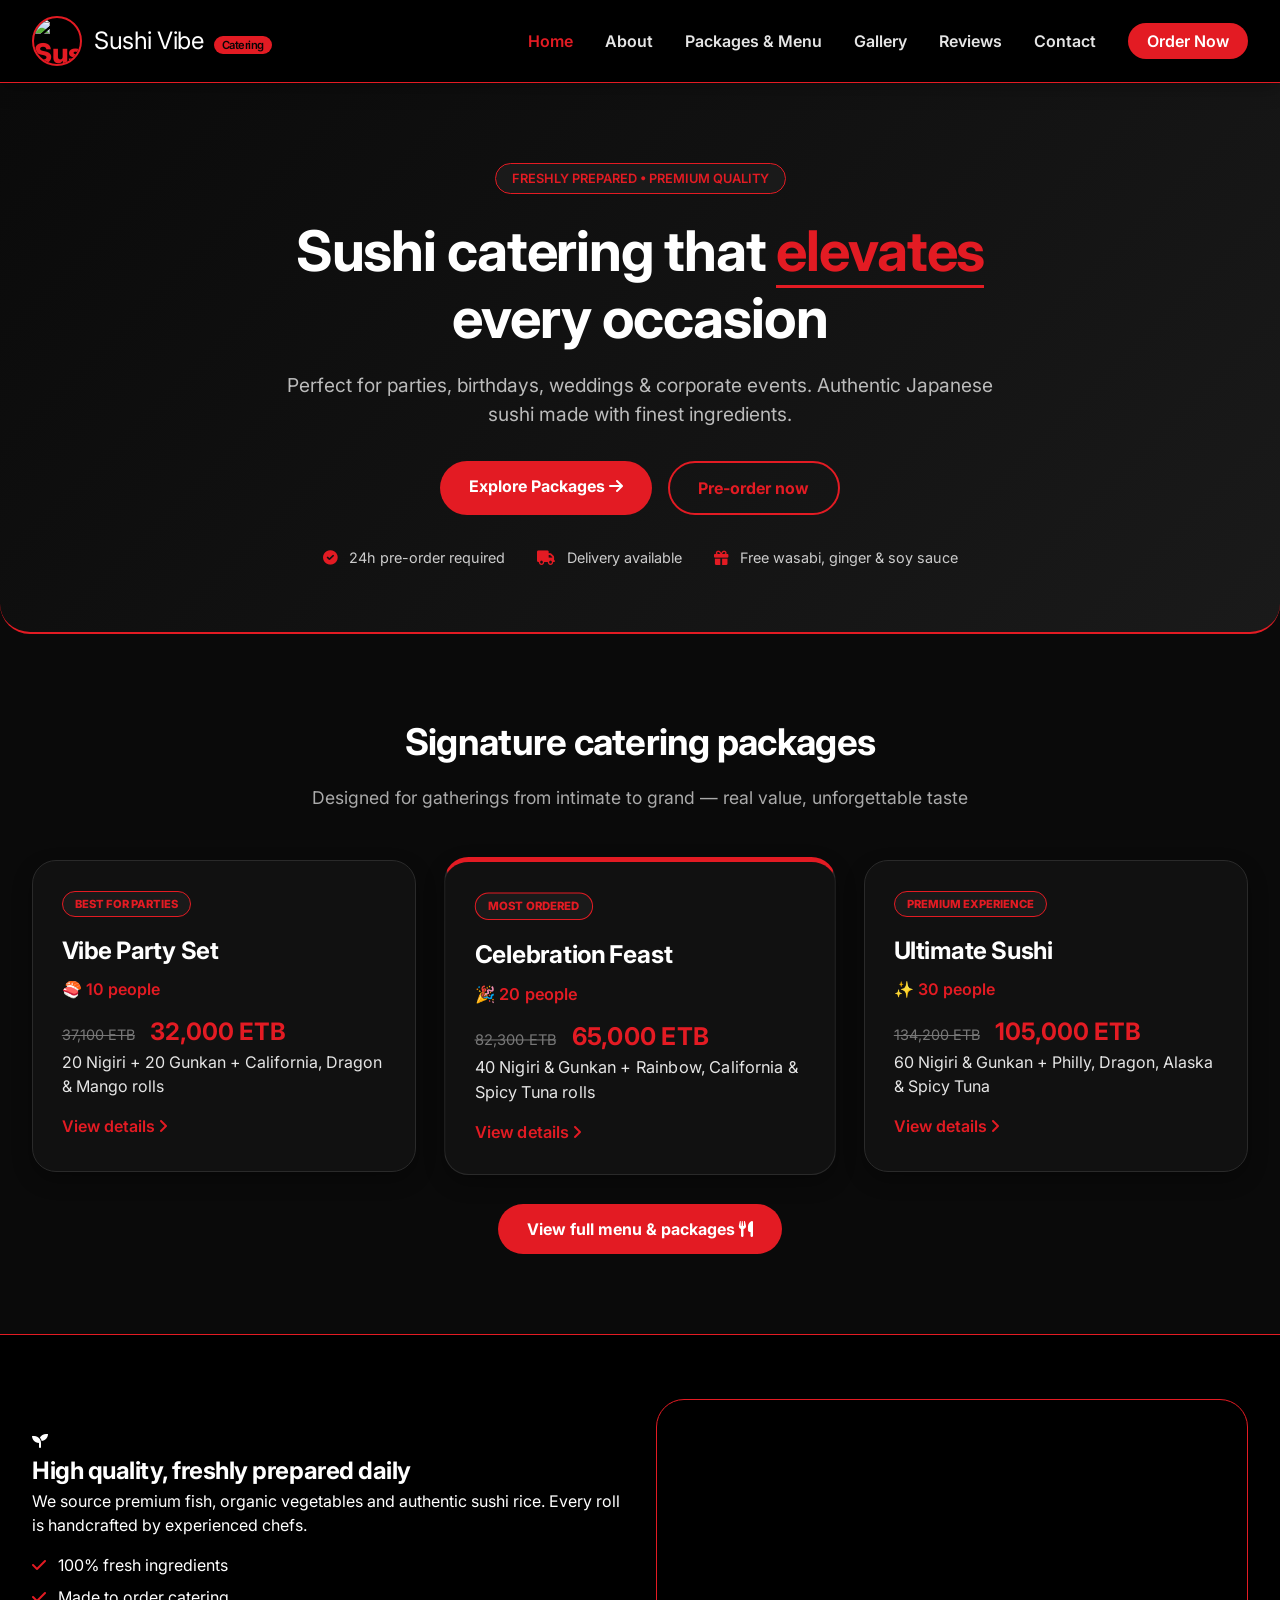
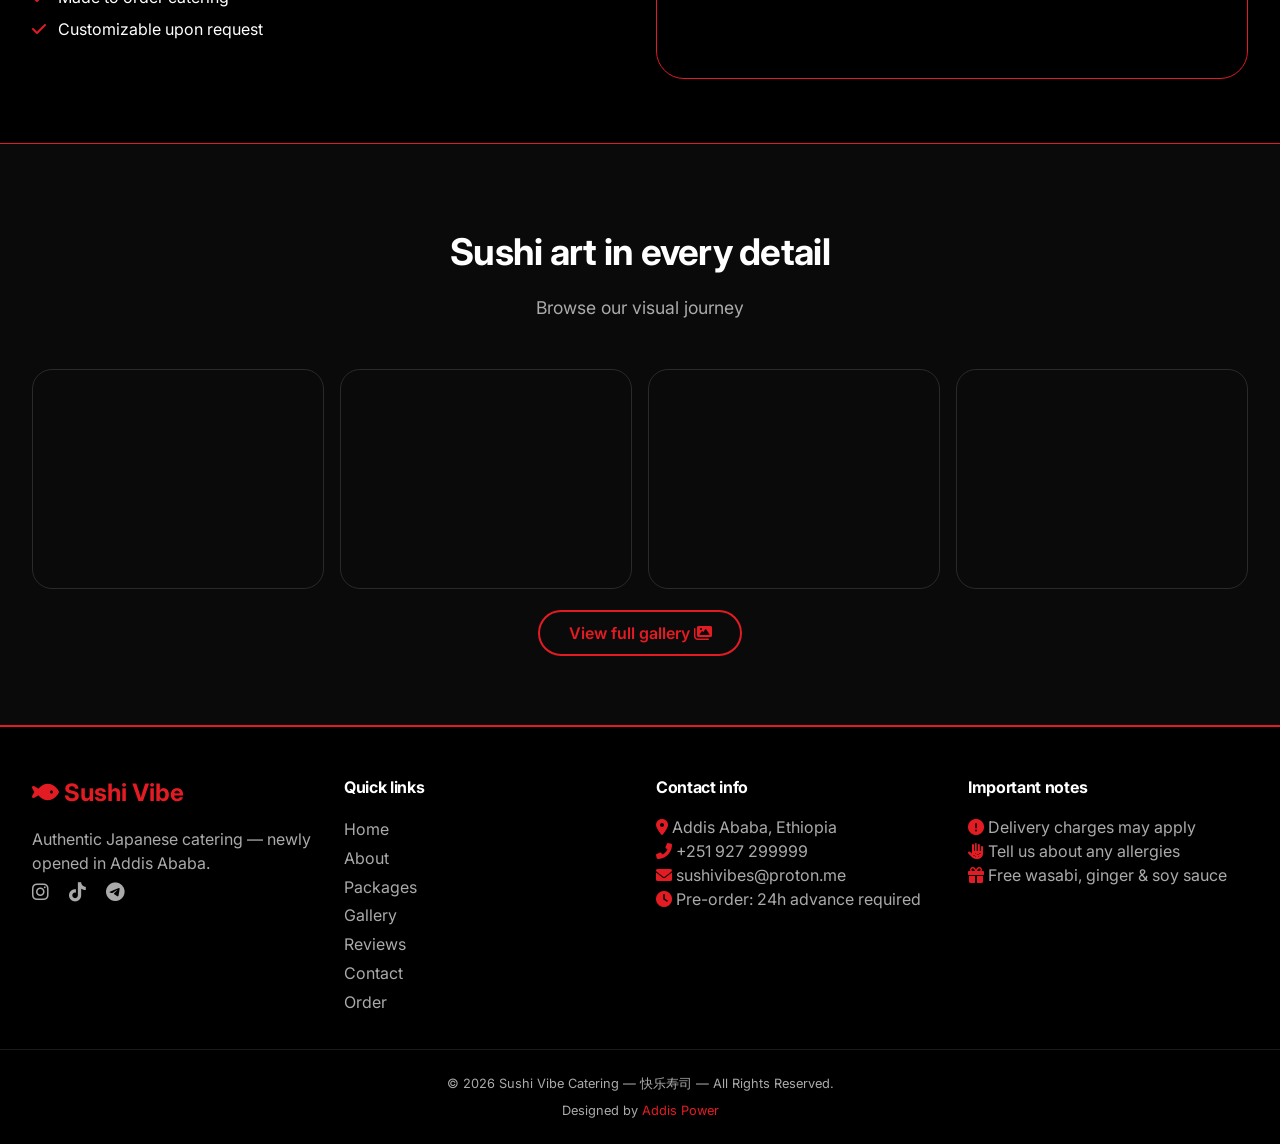
==== commit 41c0028b: "Update index.html" ====
--- a/index.html
+++ b/index.html
@@ -7,6 +7,49 @@
   <link href="https://fonts.googleapis.com/css2?family=Inter:opsz,wght@14..32,300;14..32,400;14..32,600;14..32,700;14..32,800&display=swap" rel="stylesheet">
   <link rel="stylesheet" href="https://cdnjs.cloudflare.com/ajax/libs/font-awesome/6.0.0-beta3/css/all.min.css">
   <link rel="stylesheet" href="css/style.css">
+  <style>
+    /* Circular logo styles */
+    .logo a {
+      display: flex;
+      align-items: center;
+      gap: 12px;
+      text-decoration: none;
+    }
+    .logo-img {
+      width: 50px;
+      height: 50px;
+      border-radius: 50%;
+      object-fit: cover;
+      border: 2px solid #e31b23;
+      transition: transform 0.3s;
+    }
+    .logo-img:hover {
+      transform: scale(1.05);
+    }
+    .logo-text {
+      font-size: 1.5rem;
+      font-weight: 800;
+      color: #e31b23;
+    }
+    .logo-text span {
+      font-size: 0.7rem;
+      background: #e31b23;
+      color: #0a0505;
+      padding: 2px 8px;
+      border-radius: 40px;
+      font-weight: 600;
+      margin-left: 5px;
+    }
+    @media (max-width: 900px) {
+      .logo-img {
+        width: 40px;
+        height: 40px;
+      }
+      .logo-text {
+        font-size: 1.2rem;
+      }
+    }
+  </style>
 </head>
 <body>
 
@@ -15,8 +58,8 @@
     <div class="container nav-container">
       <div class="logo">
         <a href="index.html">
-          <img src="logo.png" alt="Sushi Vibe Logo" style="height: 45px; width: auto; vertical-align: middle; margin-right: 10px;">
-          <span style="display: inline-block; vertical-align: middle;">Sushi Vibe <span>Catering</span></span>
+          <img src="https://github.com/developereth/sushivibecatering/blob/27378fcaefd2f675fcb6f9c939523e32846b1526/logo.png?raw=true" alt="Sushi Vibe Logo" class="logo-img">
+          <span class="logo-text">Sushi Vibe <span>Catering</span></span>
         </a>
       </div>
       <nav class="main-nav">
--- a/css/style.css
+++ b/css/style.css
@@ -774,7 +774,6 @@
   font-size: 1.1rem;
 }
 
-/* Rating Summary */
 .rating-summary {
   display: flex;
   justify-content: center;
@@ -852,7 +851,6 @@
   color: #ccc;
 }
 
-/* Reviews Grid */
 .reviews-grid {
   display: grid;
   grid-template-columns: repeat(auto-fit, minmax(350px, 1fr));
@@ -944,7 +942,6 @@
   grid-column: 1 / -1;
 }
 
-/* Review Form */
 .review-form-container {
   background: #111111;
   border-radius: 28px;
@@ -1056,12 +1053,10 @@
 
 /* ========== MOBILE SIDE SLIDE NAVIGATION ========== */
 @media (max-width: 900px) {
-  /* Hide desktop menu */
   .main-nav ul {
     display: none !important;
   }
   
-  /* Mobile toggle button */
   .mobile-toggle {
     display: block !important;
     cursor: pointer;
@@ -1079,7 +1074,6 @@
     color: #e31b23;
   }
   
-  /* Sidebar Overlay */
   .mobile-nav-overlay {
     position: fixed;
     top: 0;
@@ -1099,7 +1093,6 @@
     visibility: visible;
   }
   
-  /* Sidebar Drawer */
   .mobile-nav-drawer {
     position: fixed;
     top: 0;
@@ -1119,7 +1112,6 @@
     left: 0;
   }
   
-  /* Drawer Header */
   .drawer-header {
     display: flex;
     justify-content: space-between;
@@ -1164,7 +1156,6 @@
     transform: rotate(90deg);
   }
   
-  /* Drawer Navigation */
   .drawer-nav {
     padding: 0 20px;
   }
@@ -1218,7 +1209,6 @@
     background: #b8151c;
   }
   
-  /* Drawer Contact */
   .drawer-contact {
     margin-top: 30px;
     padding: 20px;
@@ -1240,7 +1230,6 @@
     width: 20px;
   }
   
-  /* Drawer Social */
   .drawer-social {
     padding: 20px;
     display: flex;
@@ -1269,7 +1258,6 @@
     transform: translateY(-3px);
   }
   
-  /* Responsive adjustments */
   .hero h1 {
     font-size: 2.2rem;
   }
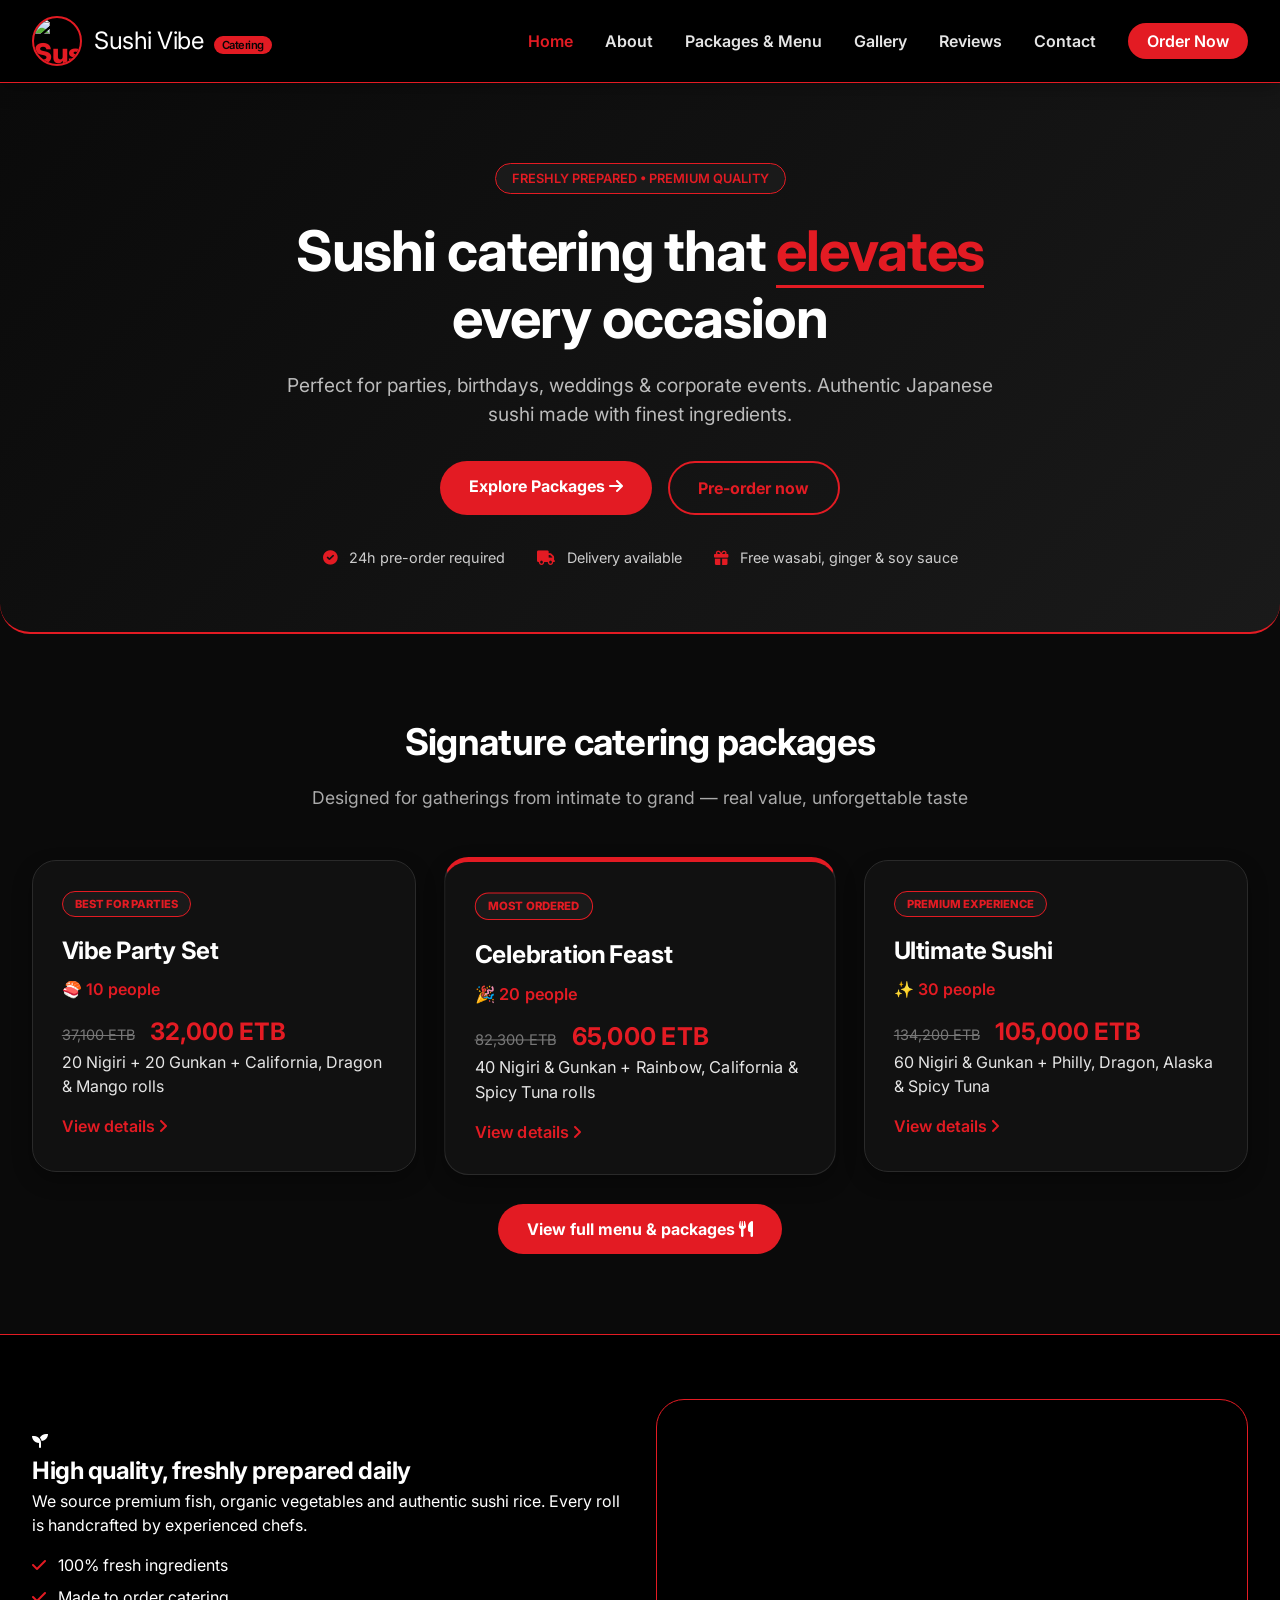
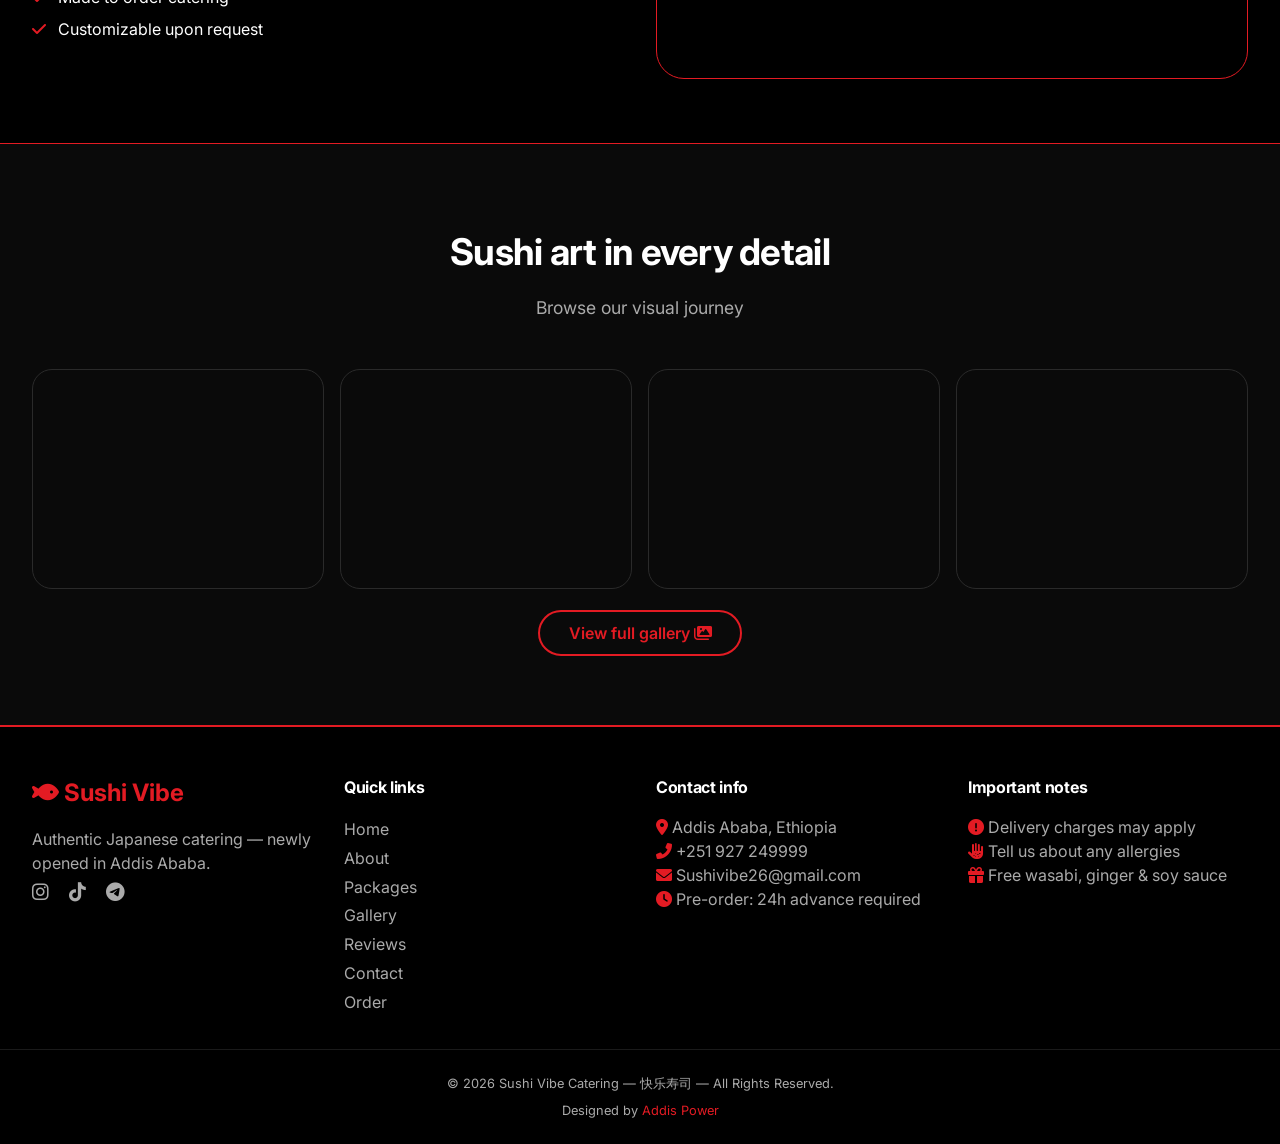
==== commit 87afb3ff: "Update index.html" ====
--- a/index.html
+++ b/index.html
@@ -174,7 +174,7 @@
     </section>
   </main>
 
-  <!-- FOOTER - ONLY ONE -->
+  <!-- FOOTER - CONTACT UPDATED -->
   <footer class="site-footer">
     <div class="container footer-inner">
       <div class="footer-col">
@@ -202,8 +202,8 @@
         <h4>Contact info</h4>
         <ul class="contact-info">
           <li><i class="fas fa-map-marker-alt" style="color: #e31b23;"></i> Addis Ababa, Ethiopia</li>
-          <li><i class="fas fa-phone-alt" style="color: #e31b23;"></i> +251 927 299999</li>
-          <li><i class="fas fa-envelope" style="color: #e31b23;"></i> sushivibes@proton.me</li>
+          <li><i class="fas fa-phone-alt" style="color: #e31b23;"></i> +251 927 249999</li>
+          <li><i class="fas fa-envelope" style="color: #e31b23;"></i> Sushivibe26@gmail.com</li>
           <li><i class="fas fa-clock" style="color: #e31b23;"></i> Pre-order: 24h advance required</li>
         </ul>
       </div>
